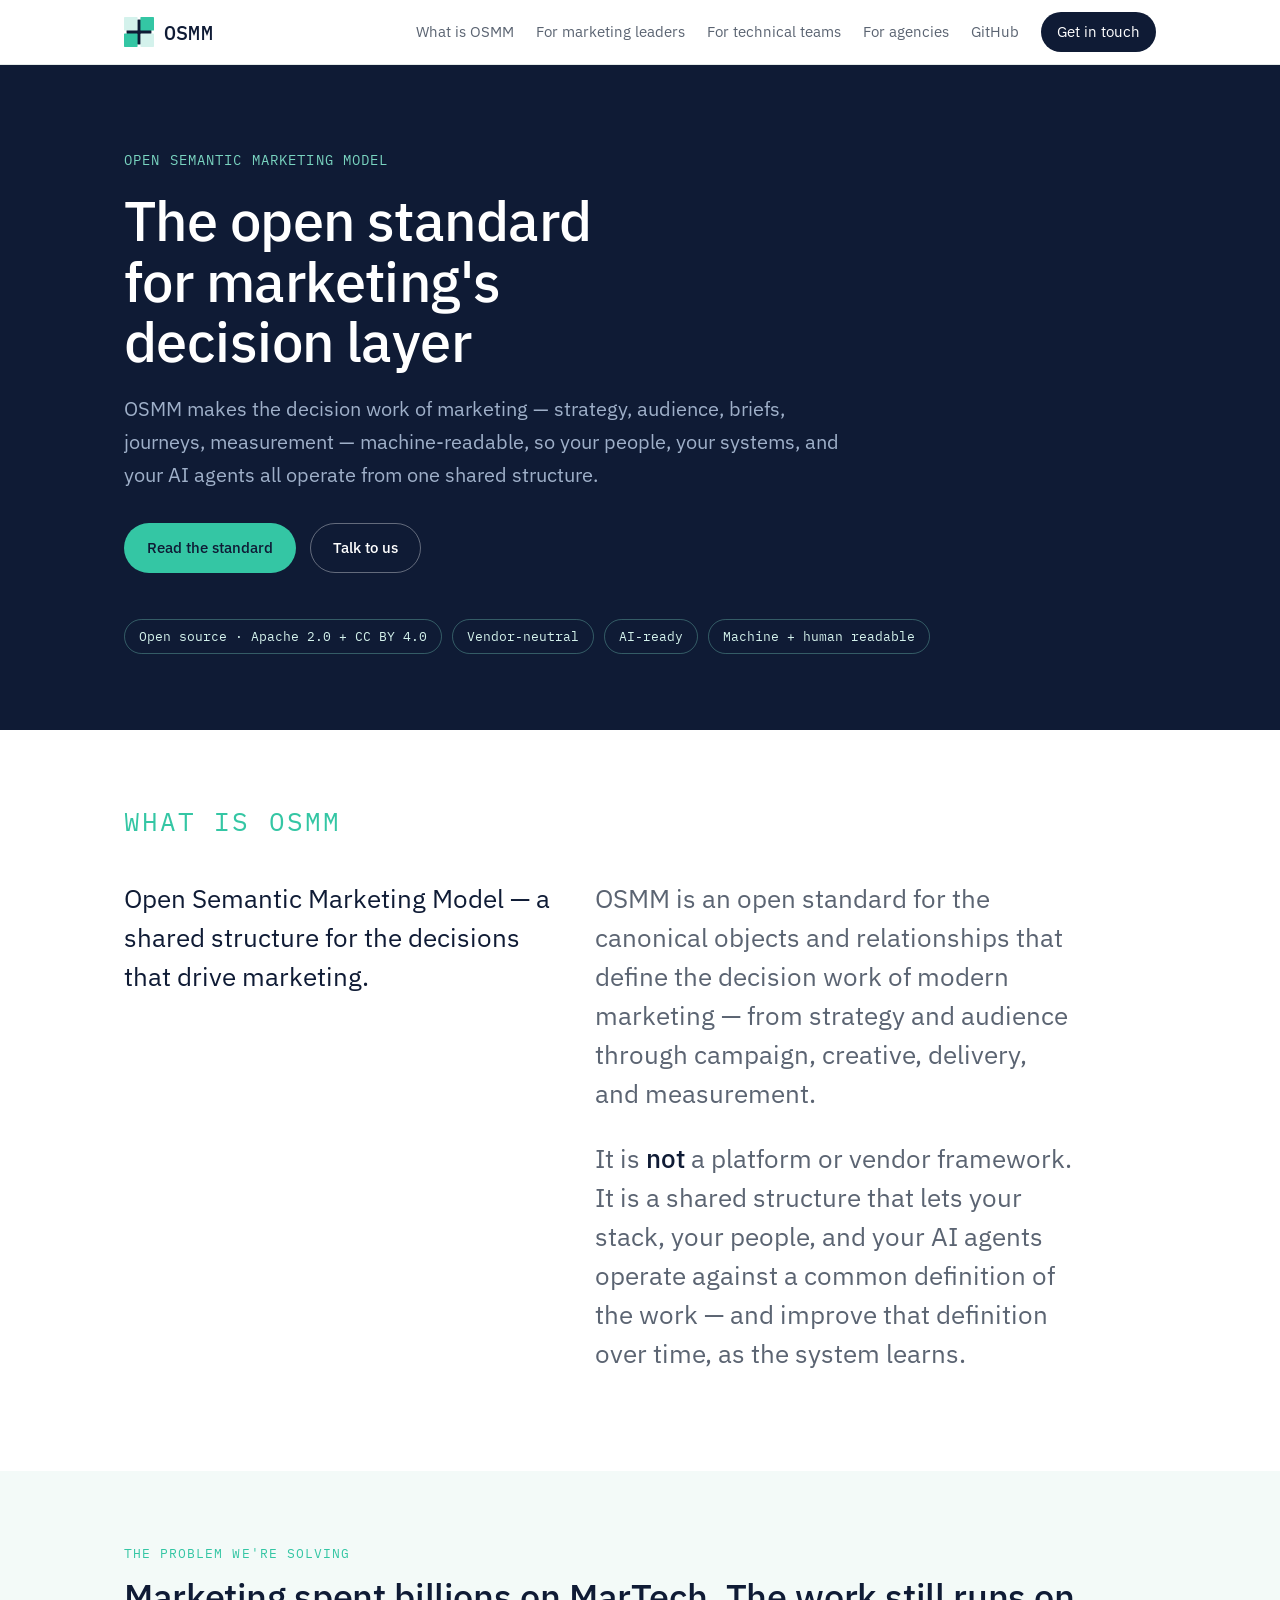
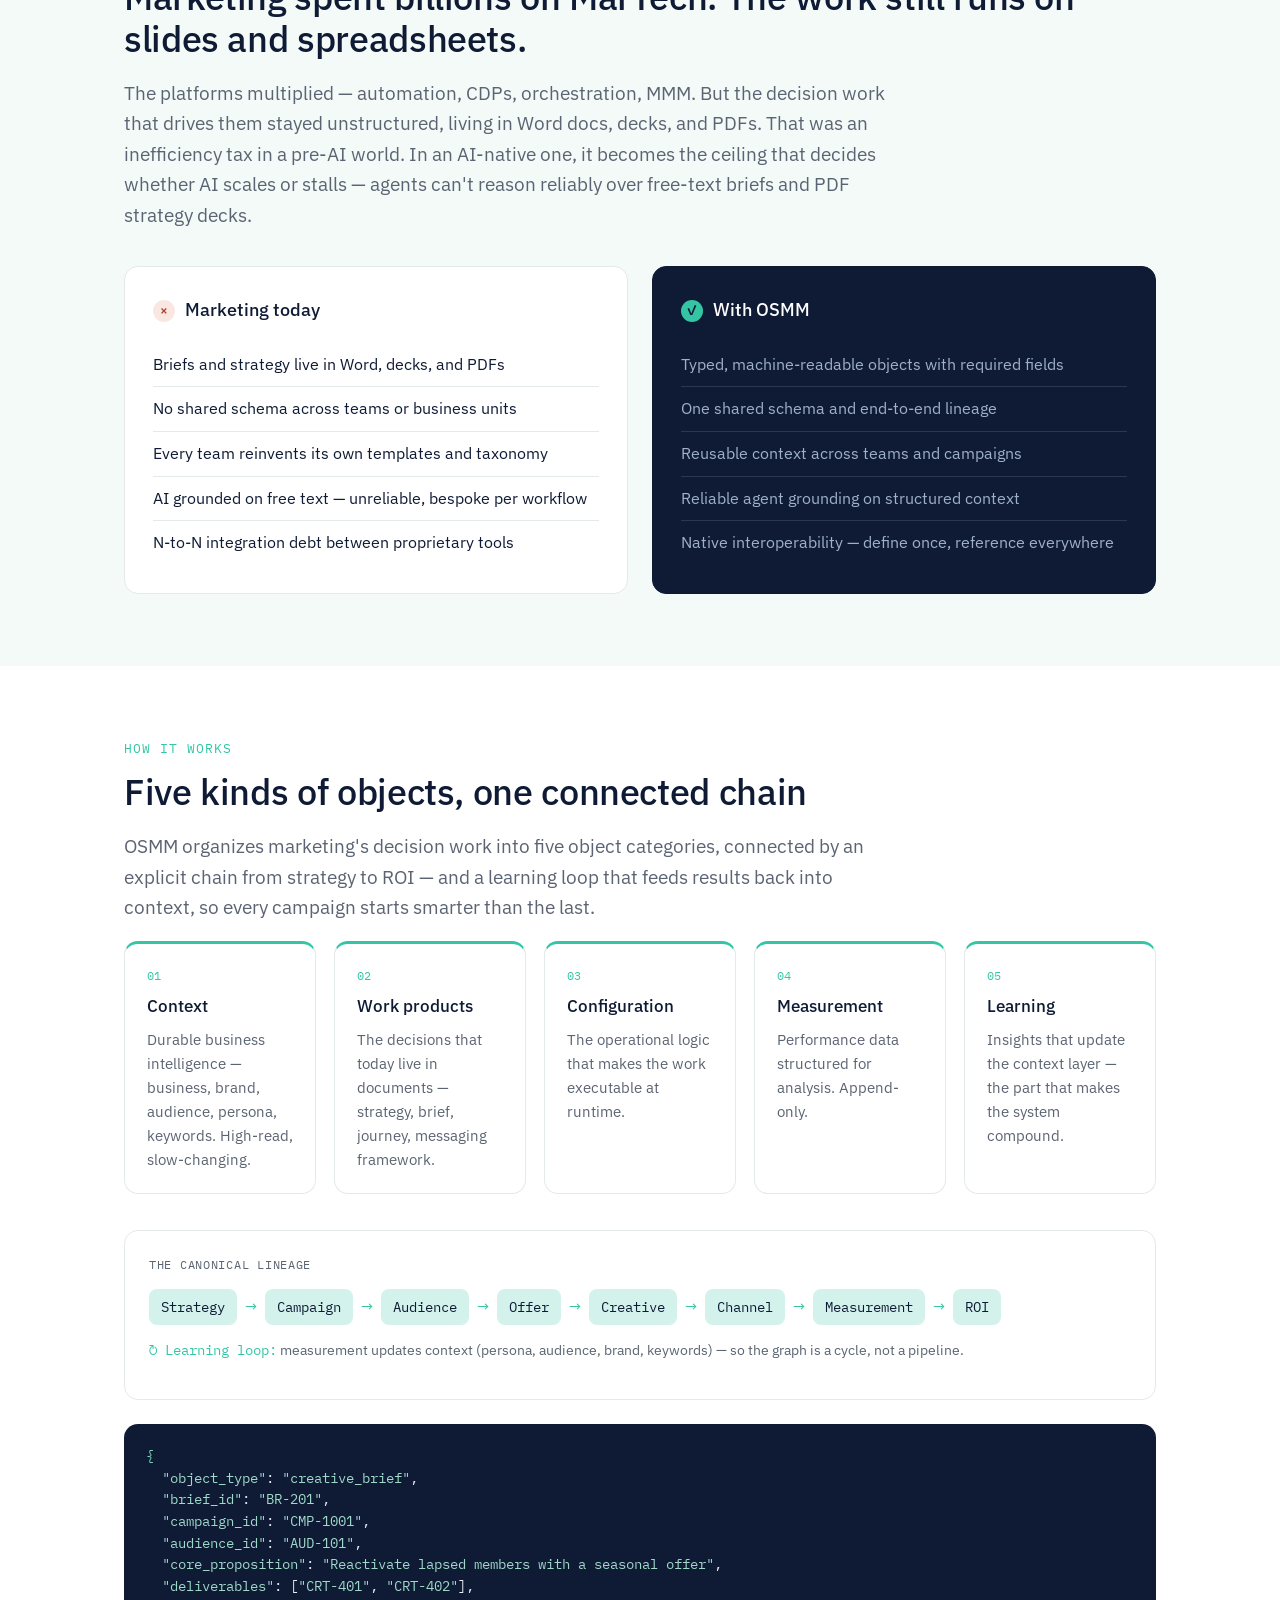
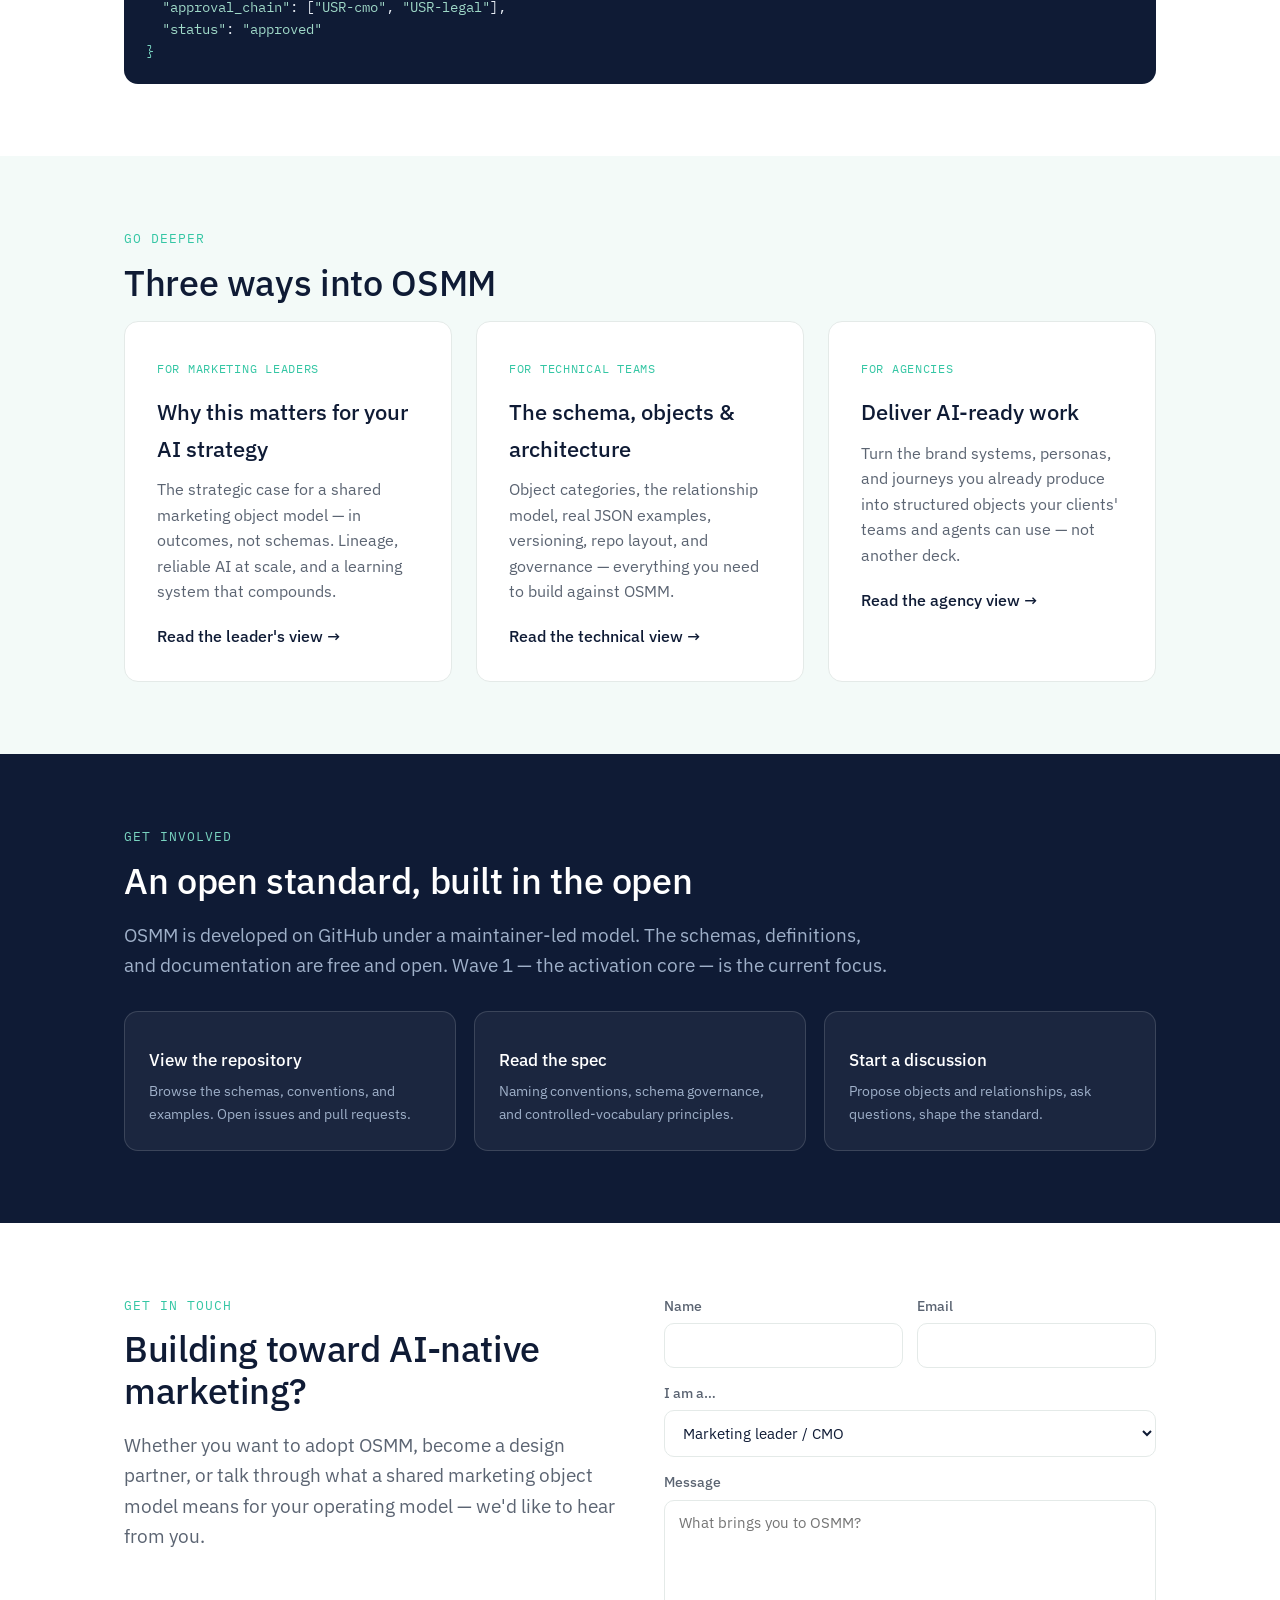
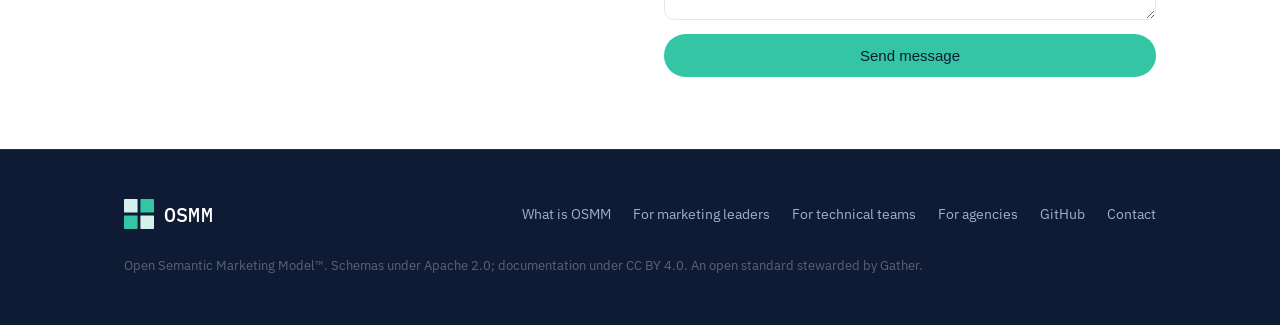
==== docs/index.html @ 4c607389 "Update index.html Signed-off-by: Design-of-work <rudy@agility-partner.com>" ====
<!DOCTYPE html>
<html lang="en">
<head>
<meta charset="utf-8">
<meta name="viewport" content="width=device-width, initial-scale=1">
<title>OSMM — The open standard for marketing's decision layer</title>
<meta name="description" content="Open Semantic Marketing Model (OSMM) is an open standard for the canonical objects and relationships that define the decision work of marketing — so people, systems, and AI agents work from one shared structure.">
<link rel="canonical" href="https://semantic-marketing.org/">
<meta property="og:type" content="website">
<meta property="og:site_name" content="OSMM — Open Semantic Marketing Model">
<meta property="og:url" content="https://semantic-marketing.org/">
<meta property="og:title" content="OSMM — The open standard for marketing's decision layer">
<meta property="og:description" content="OSMM makes the decision work of marketing machine-readable, so people, systems, and AI agents work from one shared structure.">
<meta name="twitter:card" content="summary_large_image">
<meta name="twitter:title" content="OSMM — The open standard for marketing's decision layer">
<meta name="twitter:description" content="OSMM makes the decision work of marketing machine-readable, so people, systems, and AI agents work from one shared structure.">
<link rel="icon" href="assets/osmm-favicon.svg" type="image/svg+xml">
<link rel="preconnect" href="https://fonts.googleapis.com">
<link rel="preconnect" href="https://fonts.gstatic.com" crossorigin>
<link href="https://fonts.googleapis.com/css2?family=IBM+Plex+Mono:wght@400;500&family=IBM+Plex+Sans:wght@400;500&display=swap" rel="stylesheet">
<link rel="stylesheet" href="styles.css">
</head>
<body>

<header class="site-header">
  <div class="container nav">
    <a class="brand" href="index.html">
      <img src="assets/osmm-mark.svg" alt="OSMM mark">
      <span class="wordmark">OSMM</span>
    </a>
    <nav class="nav-links">
      <a href="#what">What is OSMM</a>
      <a href="for-marketing-leaders.html">For marketing leaders</a>
      <a href="for-technical-teams.html">For technical teams</a>
      <a href="for-agencies.html">For agencies</a>
      <a href="https://github.com/Open-Semantic-Marketing-Model/osmm">GitHub</a>
      <a class="nav-cta" href="#contact">Get in touch</a>
    </nav>
  </div>
</header>

<section class="hero">
  <div class="container">
    <p class="eyebrow">Open Semantic Marketing Model</p>
    <h1>The open standard for marketing's decision layer</h1>
    <p class="lead">OSMM makes the decision work of marketing — strategy, audience, briefs, journeys, measurement — machine-readable, so your people, your systems, and your AI agents all operate from one shared structure.</p>
    <div class="hero-actions">
      <a class="btn btn-primary" href="https://github.com/Open-Semantic-Marketing-Model/osmm">Read the standard</a>
      <a class="btn btn-ghost" href="#contact">Talk to us</a>
    </div>
    <div class="badges">
      <span class="badge">Open source · Apache 2.0 + CC BY 4.0</span>
      <span class="badge">Vendor-neutral</span>
      <span class="badge">AI-ready</span>
      <span class="badge">Machine + human readable</span>
    </div>
  </div>
</section>

<section id="what" class="define">
  <div class="container">
    <p class="kicker">What is OSMM</p>
    <div class="grid">
      <p>Open Semantic Marketing Model — a shared structure for the decisions that drive marketing.</p>
      <div class="body">
        <p>OSMM is an open standard for the canonical objects and relationships that define the decision work of modern marketing — from strategy and audience through campaign, creative, delivery, and measurement.</p>
        <p>It is <strong>not</strong> a platform or vendor framework. It is a shared structure that lets your stack, your people, and your AI agents operate against a common definition of the work — and improve that definition over time, as the system learns.</p>
      </div>
    </div>
  </div>
</section>

<section class="section-tint">
  <div class="container">
    <p class="kicker">The problem we're solving</p>
    <h2>Marketing spent billions on MarTech. The work still runs on slides and spreadsheets.</h2>
    <p class="lead-text">The platforms multiplied — automation, CDPs, orchestration, MMM. But the decision work that drives them stayed unstructured, living in Word docs, decks, and PDFs. That was an inefficiency tax in a pre-AI world. In an AI-native one, it becomes the ceiling that decides whether AI scales or stalls — agents can't reason reliably over free-text briefs and PDF strategy decks.</p>
    <div class="cs-grid">
      <div class="cs-card problem">
        <h3><span class="ico ico-x">&times;</span> Marketing today</h3>
        <ul>
          <li>Briefs and strategy live in Word, decks, and PDFs</li>
          <li>No shared schema across teams or business units</li>
          <li>Every team reinvents its own templates and taxonomy</li>
          <li>AI grounded on free text — unreliable, bespoke per workflow</li>
          <li>N-to-N integration debt between proprietary tools</li>
        </ul>
      </div>
      <div class="cs-card solution">
        <h3><span class="ico ico-c">&check;</span> With OSMM</h3>
        <ul>
          <li>Typed, machine-readable objects with required fields</li>
          <li>One shared schema and end-to-end lineage</li>
          <li>Reusable context across teams and campaigns</li>
          <li>Reliable agent grounding on structured context</li>
          <li>Native interoperability — define once, reference everywhere</li>
        </ul>
      </div>
    </div>
  </div>
</section>

<section id="how">
  <div class="container">
    <p class="kicker">How it works</p>
    <h2>Five kinds of objects, one connected chain</h2>
    <p class="lead-text">OSMM organizes marketing's decision work into five object categories, connected by an explicit chain from strategy to ROI — and a learning loop that feeds results back into context, so every campaign starts smarter than the last.</p>
    <div class="cat-grid">
      <div class="cat"><div class="n">01</div><h3>Context</h3><p>Durable business intelligence — business, brand, audience, persona, keywords. High-read, slow-changing.</p></div>
      <div class="cat"><div class="n">02</div><h3>Work products</h3><p>The decisions that today live in documents — strategy, brief, journey, messaging framework.</p></div>
      <div class="cat"><div class="n">03</div><h3>Configuration</h3><p>The operational logic that makes the work executable at runtime.</p></div>
      <div class="cat"><div class="n">04</div><h3>Measurement</h3><p>Performance data structured for analysis. Append-only.</p></div>
      <div class="cat"><div class="n">05</div><h3>Learning</h3><p>Insights that update the context layer — the part that makes the system compound.</p></div>
    </div>

    <div class="lineage">
      <div class="label">The canonical lineage</div>
      <div class="chain">
        <span class="node">Strategy</span><span class="arrow">&rarr;</span>
        <span class="node">Campaign</span><span class="arrow">&rarr;</span>
        <span class="node">Audience</span><span class="arrow">&rarr;</span>
        <span class="node">Offer</span><span class="arrow">&rarr;</span>
        <span class="node">Creative</span><span class="arrow">&rarr;</span>
        <span class="node">Channel</span><span class="arrow">&rarr;</span>
        <span class="node">Measurement</span><span class="arrow">&rarr;</span>
        <span class="node">ROI</span>
      </div>
      <p class="loop"><span class="mono">&#8635; Learning loop:</span> measurement updates context (persona, audience, brand, keywords) — so the graph is a cycle, not a pipeline.</p>
    </div>

    <pre><span class="k">{</span>
  <span class="s">"object_type"</span>: <span class="s">"creative_brief"</span>,
  <span class="s">"brief_id"</span>: <span class="s">"BR-201"</span>,
  <span class="s">"campaign_id"</span>: <span class="s">"CMP-1001"</span>,
  <span class="s">"audience_id"</span>: <span class="s">"AUD-101"</span>,
  <span class="s">"core_proposition"</span>: <span class="s">"Reactivate lapsed members with a seasonal offer"</span>,
  <span class="s">"deliverables"</span>: [<span class="s">"CRT-401"</span>, <span class="s">"CRT-402"</span>],
  <span class="s">"approval_chain"</span>: [<span class="s">"USR-cmo"</span>, <span class="s">"USR-legal"</span>],
  <span class="s">"status"</span>: <span class="s">"approved"</span>
<span class="k">}</span></pre>
  </div>
</section>

<section class="section-tint">
  <div class="container">
    <p class="kicker">Go deeper</p>
    <h2>Three ways into OSMM</h2>
    <div class="aud-grid">
      <a class="aud" href="for-marketing-leaders.html">
        <span class="pill">For marketing leaders</span>
        <h3>Why this matters for your AI strategy</h3>
        <p>The strategic case for a shared marketing object model — in outcomes, not schemas. Lineage, reliable AI at scale, and a learning system that compounds.</p>
        <span class="go">Read the leader's view &rarr;</span>
      </a>
      <a class="aud" href="for-technical-teams.html">
        <span class="pill">For technical teams</span>
        <h3>The schema, objects &amp; architecture</h3>
        <p>Object categories, the relationship model, real JSON examples, versioning, repo layout, and governance — everything you need to build against OSMM.</p>
        <span class="go">Read the technical view &rarr;</span>
      </a>
      <a class="aud" href="for-agencies.html">
        <span class="pill">For agencies</span>
        <h3>Deliver AI-ready work</h3>
        <p>Turn the brand systems, personas, and journeys you already produce into structured objects your clients' teams and agents can use — not another deck.</p>
        <span class="go">Read the agency view &rarr;</span>
      </a>
    </div>
  </div>
</section>

<section class="section-navy">
  <div class="container">
    <p class="kicker">Get involved</p>
    <h2>An open standard, built in the open</h2>
    <p class="lead-text">OSMM is developed on GitHub under a maintainer-led model. The schemas, definitions, and documentation are free and open. Wave 1 — the activation core — is the current focus.</p>
    <div class="involve-grid">
      <a class="inv" href="https://github.com/Open-Semantic-Marketing-Model/osmm">
        <h3>View the repository</h3>
        <p>Browse the schemas, conventions, and examples. Open issues and pull requests.</p>
      </a>
      <a class="inv" href="https://github.com/Open-Semantic-Marketing-Model/osmm/blob/main/CONVENTION.md">
        <h3>Read the spec</h3>
        <p>Naming conventions, schema governance, and controlled-vocabulary principles.</p>
      </a>
      <a class="inv" href="https://github.com/Open-Semantic-Marketing-Model/osmm/discussions">
        <h3>Start a discussion</h3>
        <p>Propose objects and relationships, ask questions, shape the standard.</p>
      </a>
    </div>
  </div>
</section>

<section id="contact">
  <div class="container">
    <div class="contact-wrap">
      <div>
        <p class="kicker">Get in touch</p>
        <h2>Building toward AI-native marketing?</h2>
        <p class="lead-text">Whether you want to adopt OSMM, become a design partner, or talk through what a shared marketing object model means for your operating model — we'd like to hear from you.</p>
      </div>
      <form class="contact" action="https://formspree.io/f/xeeyropl" method="POST">
        <div class="row2">
          <div class="field"><label for="name">Name</label><input id="name" type="text" name="name" required></div>
          <div class="field"><label for="email">Email</label><input id="email" type="email" name="email" required></div>
        </div>
        <div class="field">
          <label for="role">I am a…</label>
          <select id="role" name="role">
            <option>Marketing leader / CMO</option>
            <option>Marketing operations</option>
            <option>Technical / engineering</option>
            <option>Agency</option>
            <option>Partner / vendor</option>
            <option>Other</option>
          </select>
        </div>
        <div class="field"><label for="message">Message</label><textarea id="message" name="message" placeholder="What brings you to OSMM?"></textarea></div>
        <button class="btn btn-primary" type="submit">Send message</button>
      </form>
    </div>
  </div>
</section>

<footer class="site-footer">
  <div class="container">
    <div class="foot">
      <a class="brand" href="index.html"><img src="assets/osmm-mark.svg" alt="OSMM mark" width="28" height="28"><span class="wordmark">OSMM</span></a>
      <nav class="foot-links">
        <a href="#what">What is OSMM</a>
        <a href="for-marketing-leaders.html">For marketing leaders</a>
        <a href="for-technical-teams.html">For technical teams</a>
        <a href="for-agencies.html">For agencies</a>
        <a href="https://github.com/Open-Semantic-Marketing-Model/osmm">GitHub</a>
        <a href="#contact">Contact</a>
      </nav>
    </div>
    <p class="foot-legal">Open Semantic Marketing Model™. Schemas under Apache 2.0; documentation under CC BY 4.0. An open standard stewarded by Gather.</p>
  </div>
</footer>

</body>
</html>
---- docs/styles.css ----
/* OSMM — Open Semantic Marketing Model
   Brand: Mint & Navy, IBM Plex. Static site for GitHub Pages. */

:root{
  --navy:#0f1b35;
  --mint-deep:#34c6a4;
  --mint-light:#d4f2ec;
  --mint-mid:#79d4c0;
  --desc-gray:#5b6472;
  --desc-light:#9fb0c9;
  --tint:#f3faf8;
  --line:#e4eae8;
  --white:#ffffff;
  --maxw:1080px;
  --radius:14px;
}

*{box-sizing:border-box}
html{scroll-behavior:smooth}
body{
  margin:0;
  font-family:"IBM Plex Sans",system-ui,-apple-system,Segoe UI,Roboto,sans-serif;
  color:var(--navy);
  background:var(--white);
  line-height:1.65;
  -webkit-font-smoothing:antialiased;
}
a{color:inherit}
img,svg{display:block}
.container{max-width:var(--maxw);margin:0 auto;padding:0 24px}
.mono{font-family:"IBM Plex Mono",ui-monospace,SFMono-Regular,Menlo,monospace}

/* ---------- header ---------- */
.site-header{
  position:sticky;top:0;z-index:50;
  background:rgba(255,255,255,.9);
  backdrop-filter:saturate(180%) blur(10px);
  border-bottom:1px solid var(--line);
}
.nav{display:flex;align-items:center;gap:18px;height:64px}
.brand{display:flex;align-items:center;gap:10px;text-decoration:none;font-weight:500}
.brand img{width:30px;height:30px}
.brand .wordmark{font-family:"IBM Plex Mono",monospace;font-weight:500;font-size:20px;letter-spacing:.01em;color:var(--navy)}
.nav-links{display:flex;gap:22px;margin-left:auto;align-items:center}
.nav-links a{font-size:14.5px;text-decoration:none;color:var(--desc-gray);transition:color .15s}
.nav-links a:hover{color:var(--navy)}
.nav-cta{padding:8px 16px;border-radius:999px;background:var(--navy);color:#fff !important;font-size:14px}
.nav-cta:hover{background:#1b2c4f}
.nav-toggle{display:none}

/* ---------- buttons ---------- */
.btn{display:inline-block;padding:12px 22px;border-radius:999px;text-decoration:none;font-size:15px;font-weight:500;transition:all .15s;border:1.5px solid transparent;cursor:pointer}
.btn-primary{background:var(--mint-deep);color:var(--navy)}
.btn-primary:hover{background:#2bb393}
.btn-ghost{border-color:rgba(255,255,255,.35);color:#fff}
.btn-ghost:hover{border-color:#fff;background:rgba(255,255,255,.08)}
.btn-dark{background:var(--navy);color:#fff}
.btn-dark:hover{background:#1b2c4f}
.btn-outline{border-color:var(--line);color:var(--navy);background:#fff}
.btn-outline:hover{border-color:var(--mint-deep)}

/* ---------- hero ---------- */
.hero{background:var(--navy);color:#fff;padding:84px 0 76px;position:relative;overflow:hidden}
.hero .eyebrow{font-family:"IBM Plex Mono",monospace;color:var(--mint-mid);font-size:14px;letter-spacing:.08em;text-transform:uppercase;margin:0 0 18px}
.hero h1{font-size:clamp(34px,5vw,56px);line-height:1.08;font-weight:500;margin:0 0 20px;letter-spacing:-.01em;max-width:16ch}
.hero p.lead{font-size:clamp(17px,2.2vw,20px);color:var(--desc-light);max-width:62ch;margin:0 0 32px}
.hero-actions{display:flex;gap:14px;flex-wrap:wrap}
.badges{display:flex;flex-wrap:wrap;gap:10px;margin-top:46px}
.badge{font-family:"IBM Plex Mono",monospace;font-size:12.5px;color:var(--mint-light);border:1px solid rgba(121,212,192,.35);border-radius:999px;padding:6px 14px}

/* ---------- sections ---------- */
section{padding:72px 0}
.section-tint{background:var(--tint)}
.section-navy{background:var(--navy);color:#fff}
.kicker{font-family:"IBM Plex Mono",monospace;font-size:13px;letter-spacing:.08em;text-transform:uppercase;color:var(--mint-deep);margin:0 0 12px}
h2{font-size:clamp(26px,3.4vw,36px);font-weight:500;line-height:1.15;margin:0 0 18px;letter-spacing:-.01em}
.section-navy .kicker{color:var(--mint-mid)}
.lead-text{font-size:18.5px;color:var(--desc-gray);max-width:70ch}
.section-navy .lead-text{color:var(--desc-light)}

/* ---------- definition ---------- */
.define p{font-size:clamp(20px,2.6vw,26px);line-height:1.5;max-width:30ch;font-weight:400}
.define .grid{display:grid;grid-template-columns:1fr 1.3fr;gap:40px;align-items:start}
.define .body{font-size:18px;color:var(--desc-gray)}
.define .body strong{color:var(--navy);font-weight:500}

/* ---------- challenge / solution ---------- */
.cs-grid{display:grid;grid-template-columns:1fr 1fr;gap:24px;margin-top:36px}
.cs-card{border-radius:var(--radius);padding:28px;border:1px solid var(--line);background:#fff}
.cs-card.problem{background:#fff}
.cs-card.solution{background:var(--navy);color:#fff;border-color:var(--navy)}
.cs-card h3{display:flex;align-items:center;gap:10px;font-size:18px;font-weight:500;margin:0 0 18px}
.cs-card ul{list-style:none;margin:0;padding:0}
.cs-card li{display:flex;gap:12px;padding:9px 0;font-size:15.5px;border-top:1px solid var(--line)}
.cs-card.solution li{border-top-color:rgba(255,255,255,.12);color:var(--desc-light)}
.cs-card li:first-child{border-top:none}
.ico{flex:0 0 auto;width:22px;height:22px;border-radius:50%;display:flex;align-items:center;justify-content:center;font-size:13px;font-weight:600;margin-top:1px}
.ico-x{background:#fbe7e1;color:#b0432a}
.ico-c{background:var(--mint-deep);color:var(--navy)}

/* ---------- how it works ---------- */
.cat-grid{display:grid;grid-template-columns:repeat(auto-fit,minmax(180px,1fr));gap:18px;margin-top:14px}
.cat{background:#fff;border:1px solid var(--line);border-radius:var(--radius);padding:22px;border-top:3px solid var(--mint-deep)}
.cat .n{font-family:"IBM Plex Mono",monospace;font-size:12px;color:var(--mint-deep)}
.cat h3{font-size:17px;font-weight:500;margin:6px 0 8px}
.cat p{font-size:14.5px;color:var(--desc-gray);margin:0}
.lineage{margin-top:36px;background:#fff;border:1px solid var(--line);border-radius:var(--radius);padding:24px}
.lineage .label{font-family:"IBM Plex Mono",monospace;font-size:12px;color:var(--desc-gray);text-transform:uppercase;letter-spacing:.06em;margin-bottom:14px}
.chain{display:flex;flex-wrap:wrap;align-items:center;gap:8px}
.node{font-family:"IBM Plex Mono",monospace;font-size:13.5px;background:var(--mint-light);color:var(--navy);padding:7px 12px;border-radius:8px}
.arrow{color:var(--mint-deep);font-size:15px}
.loop{margin-top:14px;font-size:13.5px;color:var(--desc-gray)}
.loop .mono{color:var(--mint-deep)}

/* ---------- code ---------- */
pre{background:var(--navy);color:#e8eef6;border-radius:var(--radius);padding:22px;overflow:auto;font-family:"IBM Plex Mono",monospace;font-size:13.5px;line-height:1.6;margin:24px 0 0}
pre .k{color:var(--mint-mid)}
pre .s{color:#9fd9c8}
code.inline{font-family:"IBM Plex Mono",monospace;background:var(--mint-light);color:var(--navy);padding:2px 7px;border-radius:6px;font-size:.9em}

/* ---------- audience callouts ---------- */
.aud-grid{display:grid;grid-template-columns:repeat(auto-fit,minmax(240px,1fr));gap:24px;margin-top:8px}
.aud{display:block;text-decoration:none;border:1px solid var(--line);border-radius:var(--radius);padding:32px;background:#fff;transition:all .18s}
.aud:hover{border-color:var(--mint-deep);transform:translateY(-2px)}
.aud .pill{display:inline-flex;align-items:center;gap:8px;font-family:"IBM Plex Mono",monospace;font-size:12px;color:var(--mint-deep);text-transform:uppercase;letter-spacing:.06em}
.aud h3{font-size:22px;font-weight:500;margin:14px 0 10px}
.aud p{color:var(--desc-gray);font-size:15.5px;margin:0 0 18px}
.aud .go{font-weight:500;color:var(--navy)}
.aud:hover .go{color:var(--mint-deep)}

/* ---------- get involved ---------- */
.involve-grid{display:grid;grid-template-columns:repeat(auto-fit,minmax(220px,1fr));gap:18px;margin-top:30px}
.inv{background:rgba(255,255,255,.05);border:1px solid rgba(255,255,255,.14);border-radius:var(--radius);padding:24px;text-decoration:none;color:#fff;transition:all .15s}
.inv:hover{background:rgba(255,255,255,.1);border-color:var(--mint-mid)}
.inv h3{font-size:17px;font-weight:500;margin:10px 0 6px}
.inv p{font-size:14px;color:var(--desc-light);margin:0}
.inv .ti{color:var(--mint-mid);font-size:22px}

/* ---------- contact ---------- */
.contact-wrap{display:grid;grid-template-columns:1fr 1fr;gap:48px;align-items:start}
form.contact{display:grid;gap:14px}
.field{display:grid;gap:6px}
.field label{font-size:13.5px;color:var(--desc-gray);font-weight:500}
.field input,.field select,.field textarea{
  font-family:inherit;font-size:15px;padding:12px 14px;border:1px solid var(--line);
  border-radius:10px;background:#fff;color:var(--navy);width:100%}
.field textarea{min-height:120px;resize:vertical}
.field input:focus,.field select:focus,.field textarea:focus{outline:none;border-color:var(--mint-deep);box-shadow:0 0 0 3px rgba(52,198,164,.18)}
.row2{display:grid;grid-template-columns:1fr 1fr;gap:14px}

/* ---------- footer ---------- */
.site-footer{background:var(--navy);color:var(--desc-light);padding:48px 0 36px;border-top:1px solid rgba(255,255,255,.08)}
.foot{display:flex;flex-wrap:wrap;gap:24px;align-items:center;justify-content:space-between}
.foot .brand .wordmark{color:#fff}
.foot-links{display:flex;gap:22px;flex-wrap:wrap}
.foot-links a{color:var(--desc-light);text-decoration:none;font-size:14px}
.foot-links a:hover{color:#fff}
.foot-legal{margin-top:24px;font-size:13px;color:var(--desc-gray)}

/* ---------- subpage ---------- */
.page-hero{background:var(--navy);color:#fff;padding:64px 0 56px}
.page-hero .eyebrow{font-family:"IBM Plex Mono",monospace;color:var(--mint-mid);font-size:13px;letter-spacing:.08em;text-transform:uppercase;margin:0 0 14px}
.page-hero h1{font-size:clamp(30px,4.4vw,46px);font-weight:500;margin:0 0 16px;max-width:20ch;line-height:1.1}
.page-hero p{color:var(--desc-light);font-size:19px;max-width:64ch;margin:0}
.prose{max-width:74ch}
.prose h2{margin-top:8px}
.prose p{font-size:17px;color:#33404f}
.prose .kicker{margin-top:0}
.value-grid{display:grid;grid-template-columns:repeat(auto-fit,minmax(240px,1fr));gap:18px}
.value{background:#fff;border:1px solid var(--line);border-radius:var(--radius);padding:24px;border-left:3px solid var(--mint-deep)}
.value .num{font-family:"IBM Plex Mono",monospace;color:var(--mint-deep);font-size:13px}
.value h3{font-size:18px;font-weight:500;margin:8px 0 8px}
.value p{font-size:15px;color:var(--desc-gray);margin:0}
.divider{height:1px;background:var(--line);margin:0}

/* ---------- responsive ---------- */
@media(max-width:820px){
  .nav-links{display:none}
  .define .grid,.cs-grid,.aud-grid,.contact-wrap{grid-template-columns:1fr}
  section{padding:54px 0}
  .row2{grid-template-columns:1fr}
}
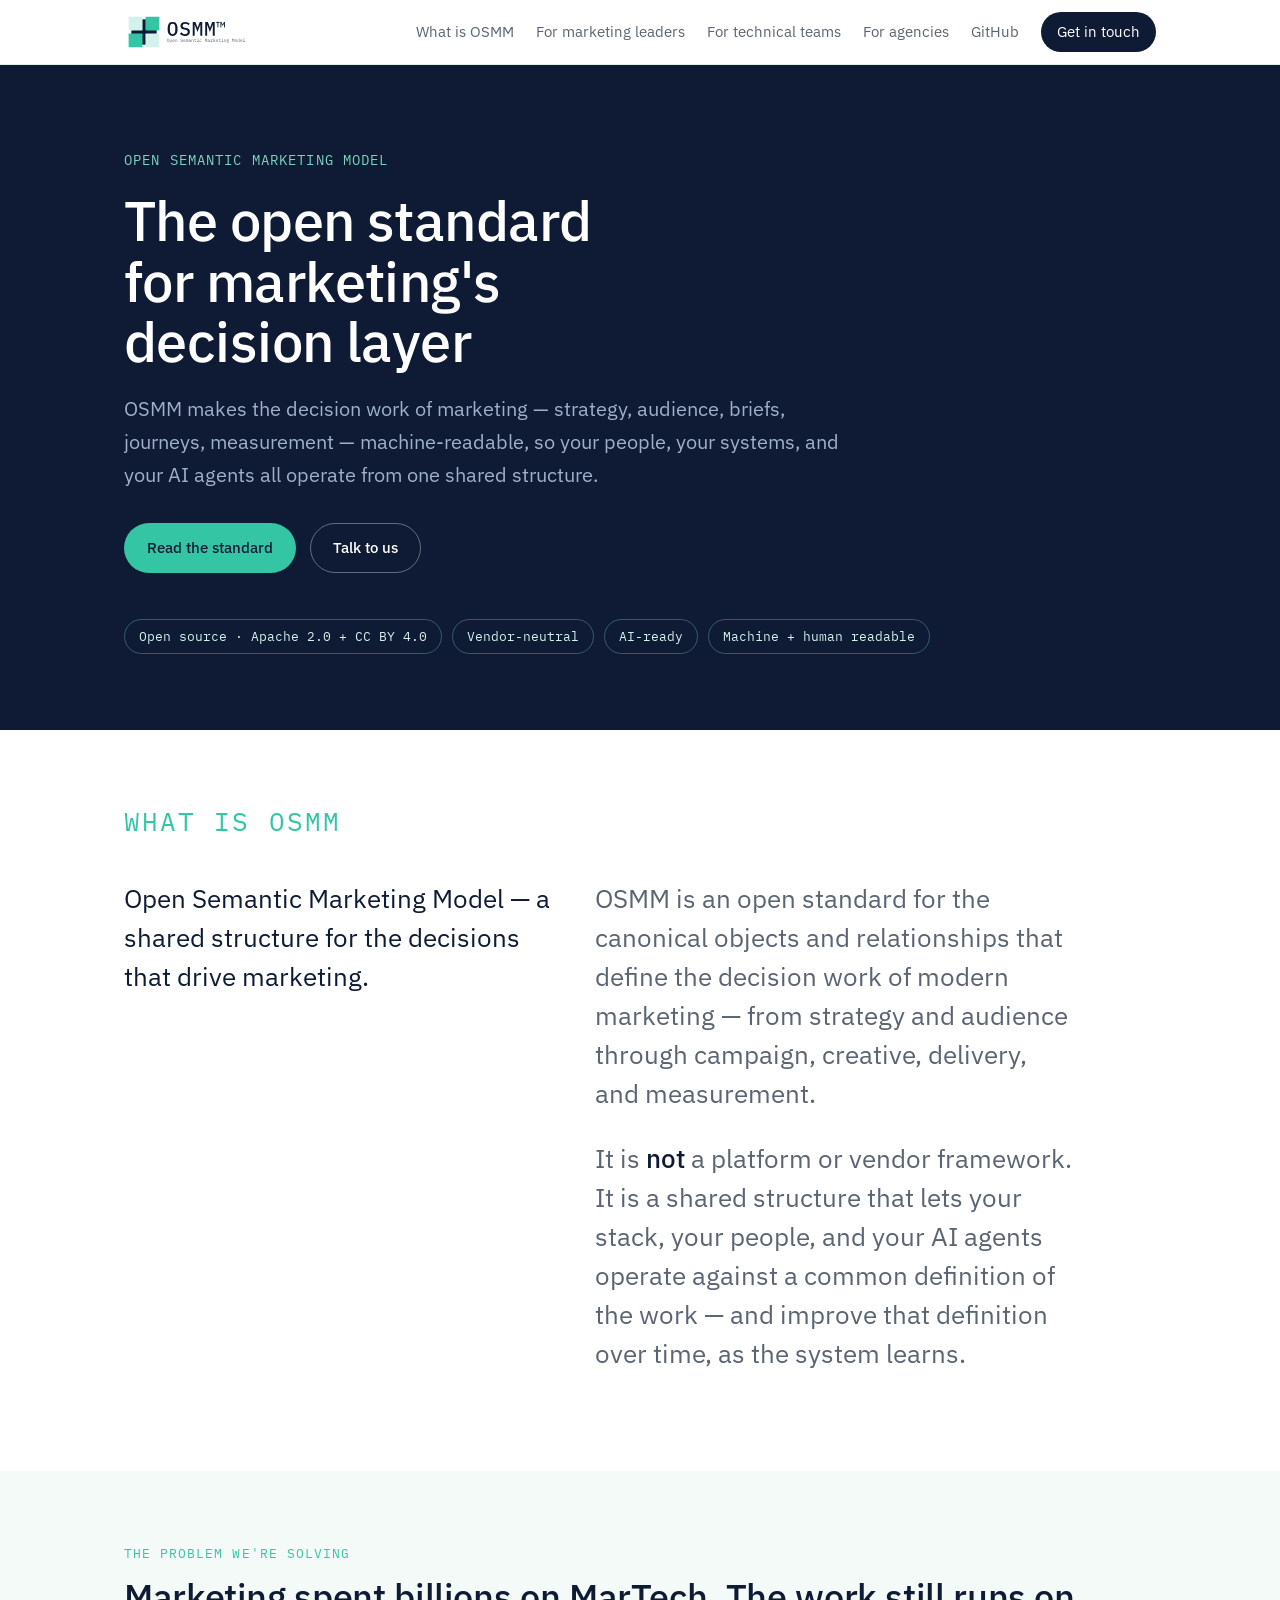
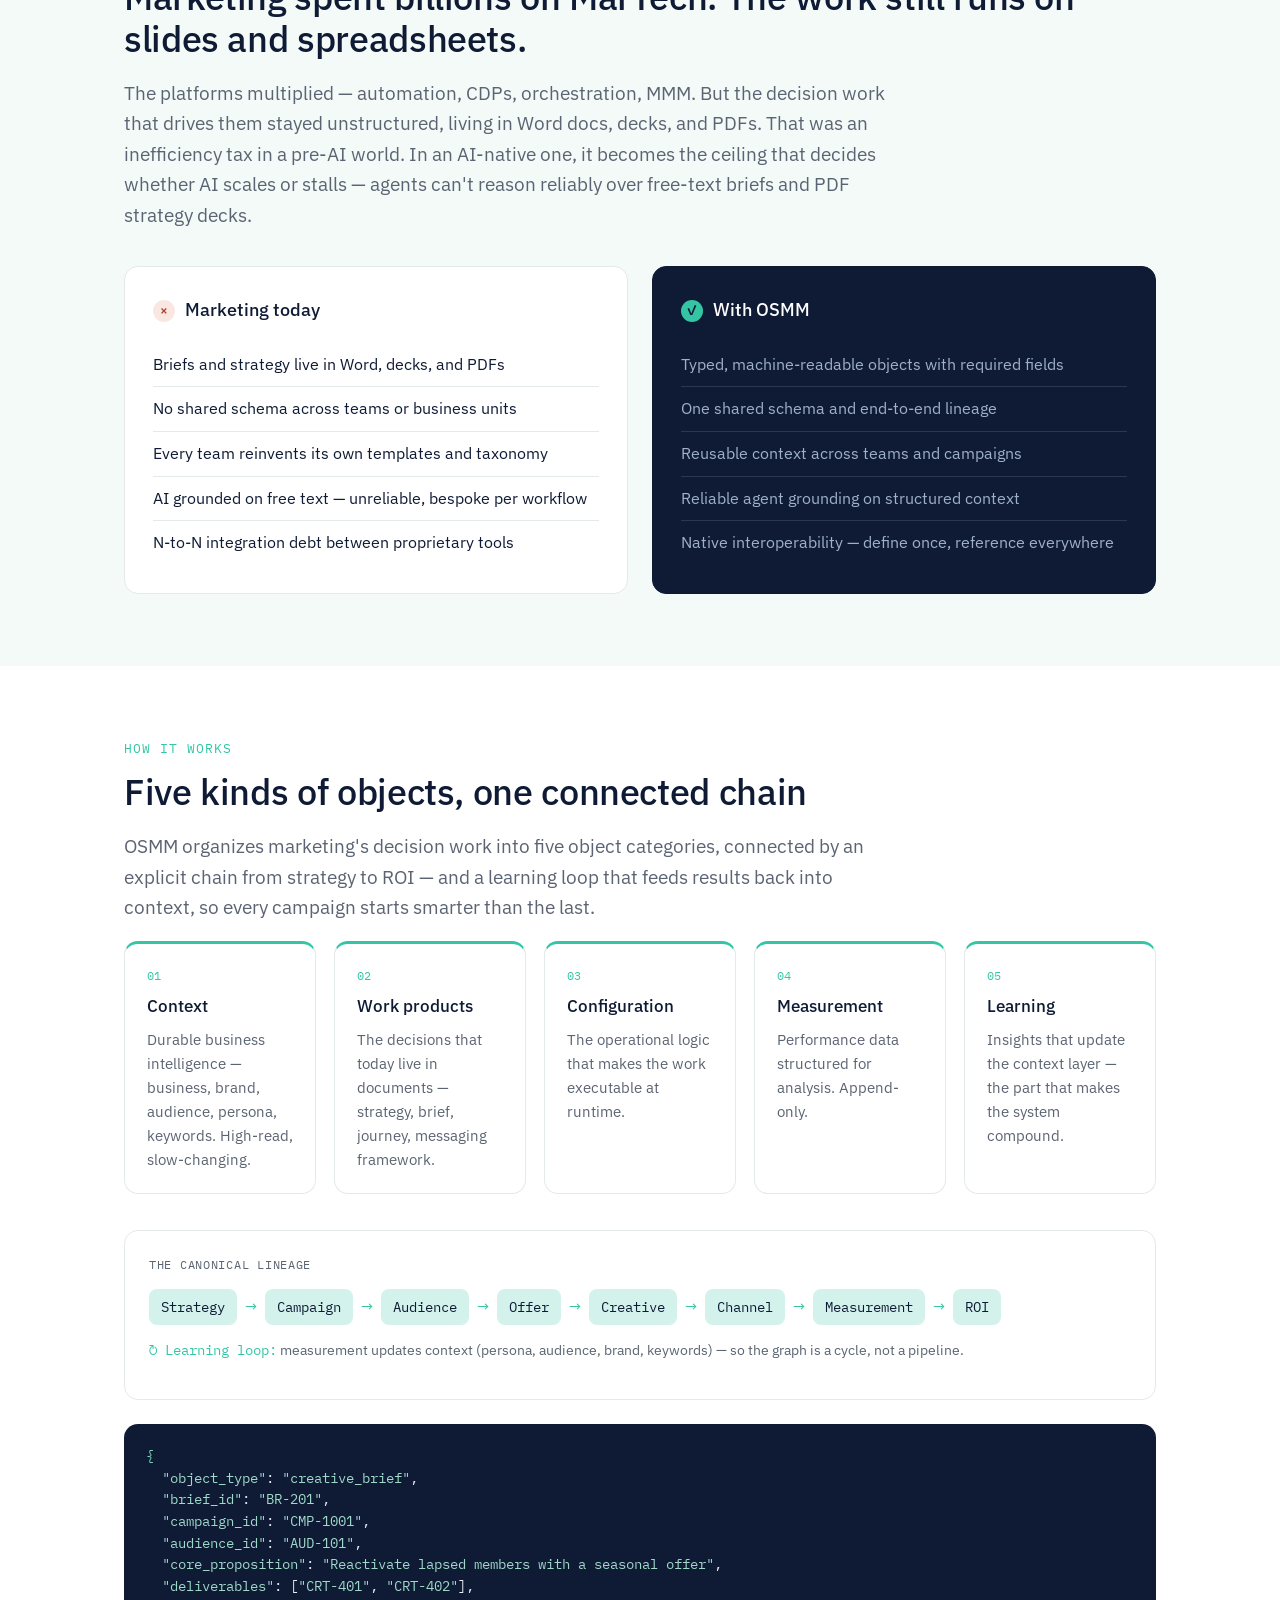
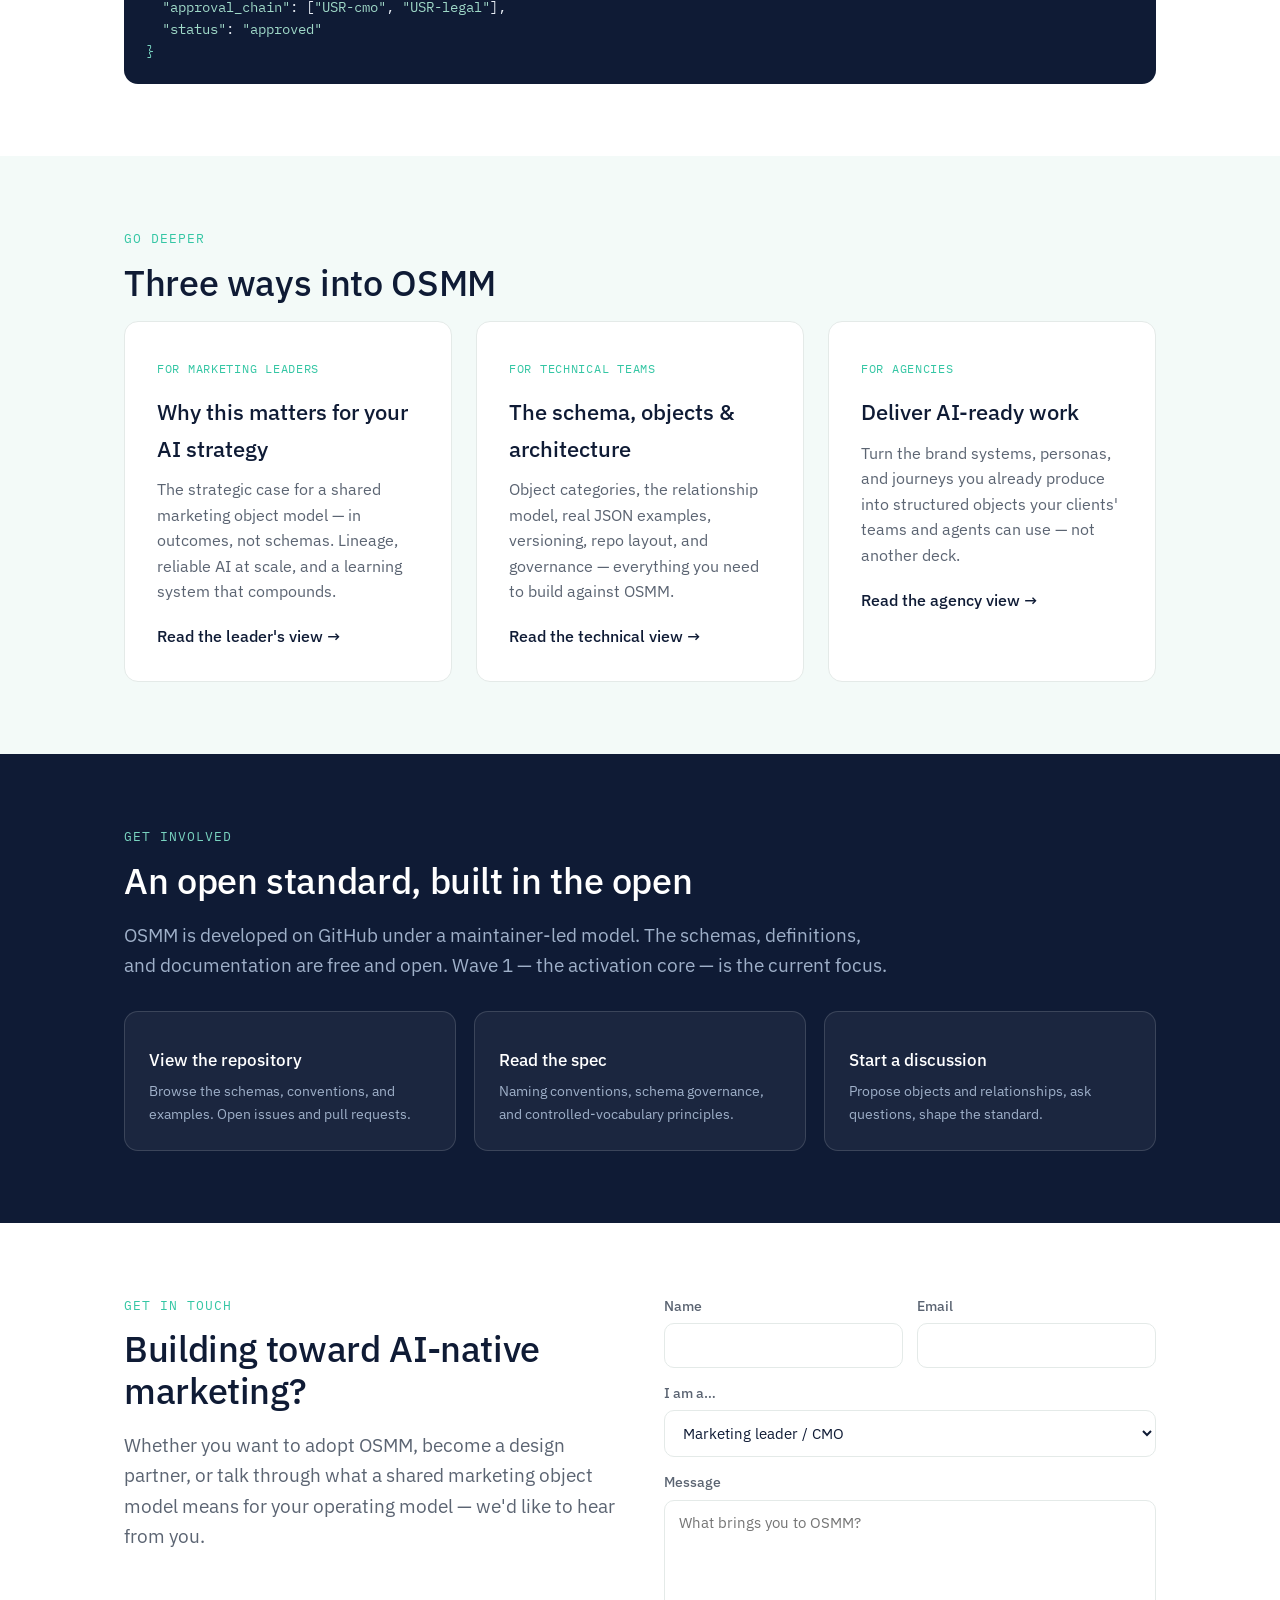
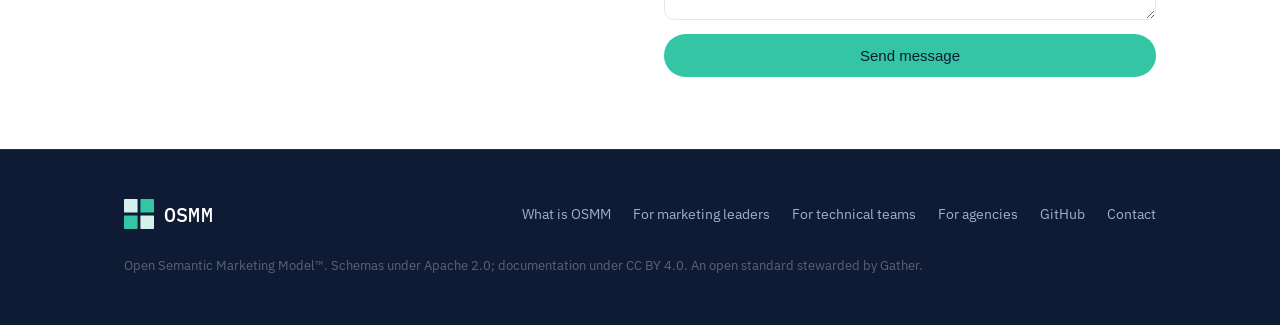
==== commit 0d25bcb2: "Homepage: use full OSMM horizontal lockup in header" ====
--- a/docs/index.html
+++ b/docs/index.html
@@ -25,8 +25,7 @@
 <header class="site-header">
   <div class="container nav">
     <a class="brand" href="index.html">
-      <img src="assets/osmm-mark.svg" alt="OSMM mark">
-      <span class="wordmark">OSMM</span>
+      <img class="brand-lockup" src="assets/osmm-primary-horizontal.svg" alt="OSMM — Open Semantic Marketing Model">
     </a>
     <nav class="nav-links">
       <a href="#what">What is OSMM</a>
--- a/docs/styles.css
+++ b/docs/styles.css
@@ -41,6 +41,7 @@
 .brand{display:flex;align-items:center;gap:10px;text-decoration:none;font-weight:500}
 .brand img{width:30px;height:30px}
 .brand .wordmark{font-family:"IBM Plex Mono",monospace;font-weight:500;font-size:20px;letter-spacing:.01em;color:var(--navy)}
+.brand .brand-lockup{width:auto;height:40px}
 .nav-links{display:flex;gap:22px;margin-left:auto;align-items:center}
 .nav-links a{font-size:14.5px;text-decoration:none;color:var(--desc-gray);transition:color .15s}
 .nav-links a:hover{color:var(--navy)}
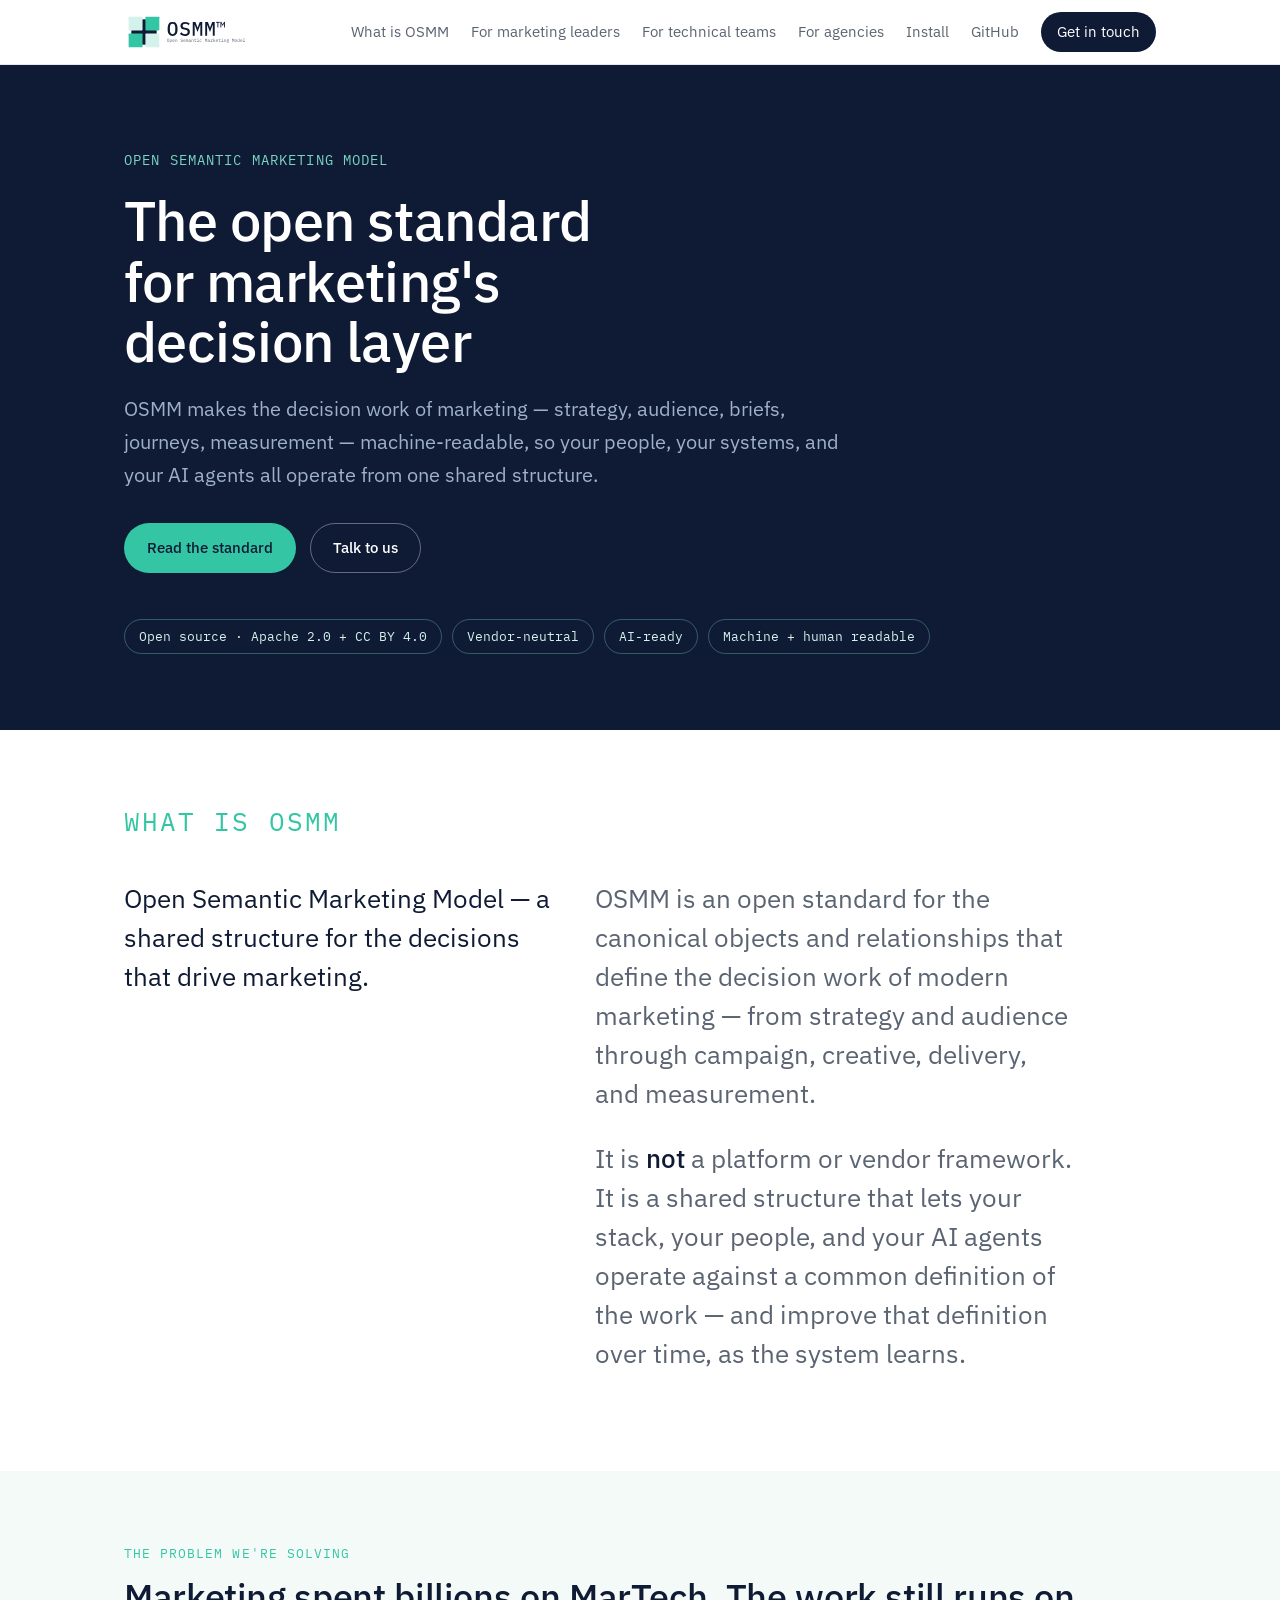
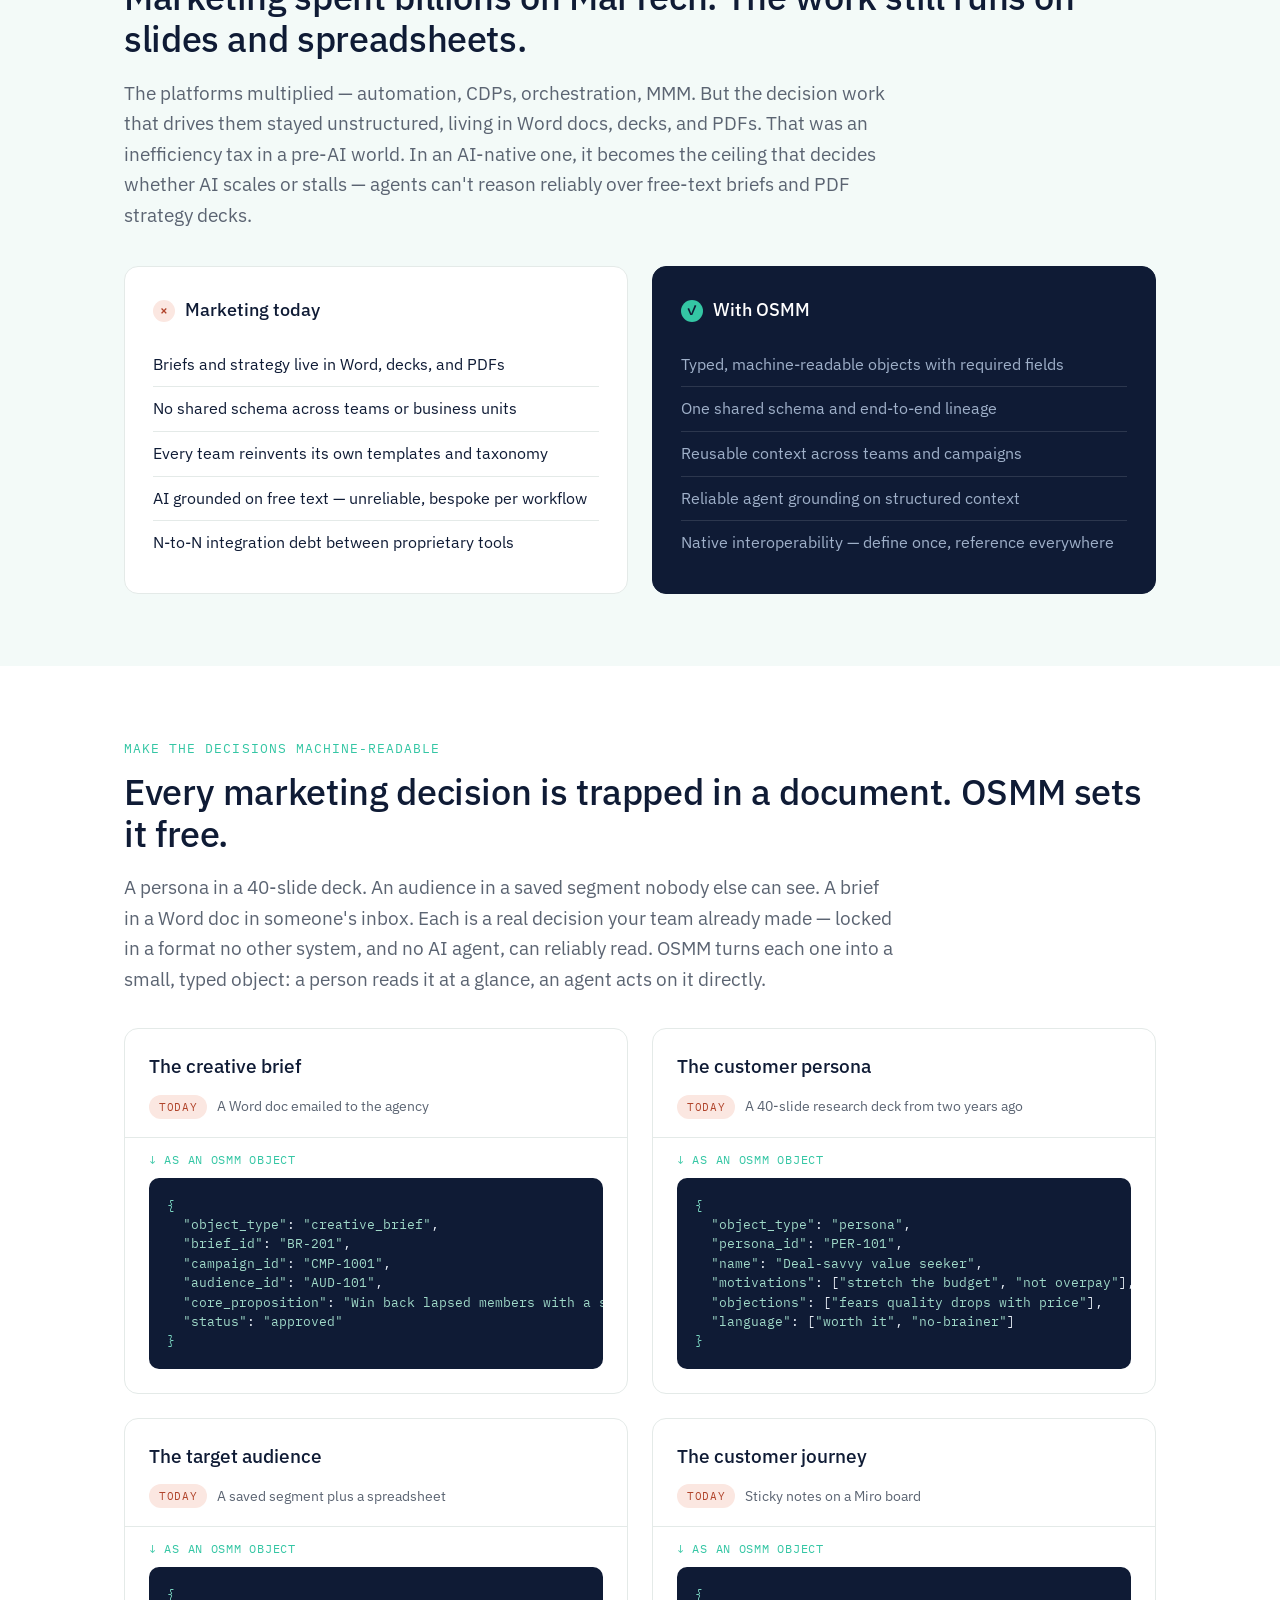
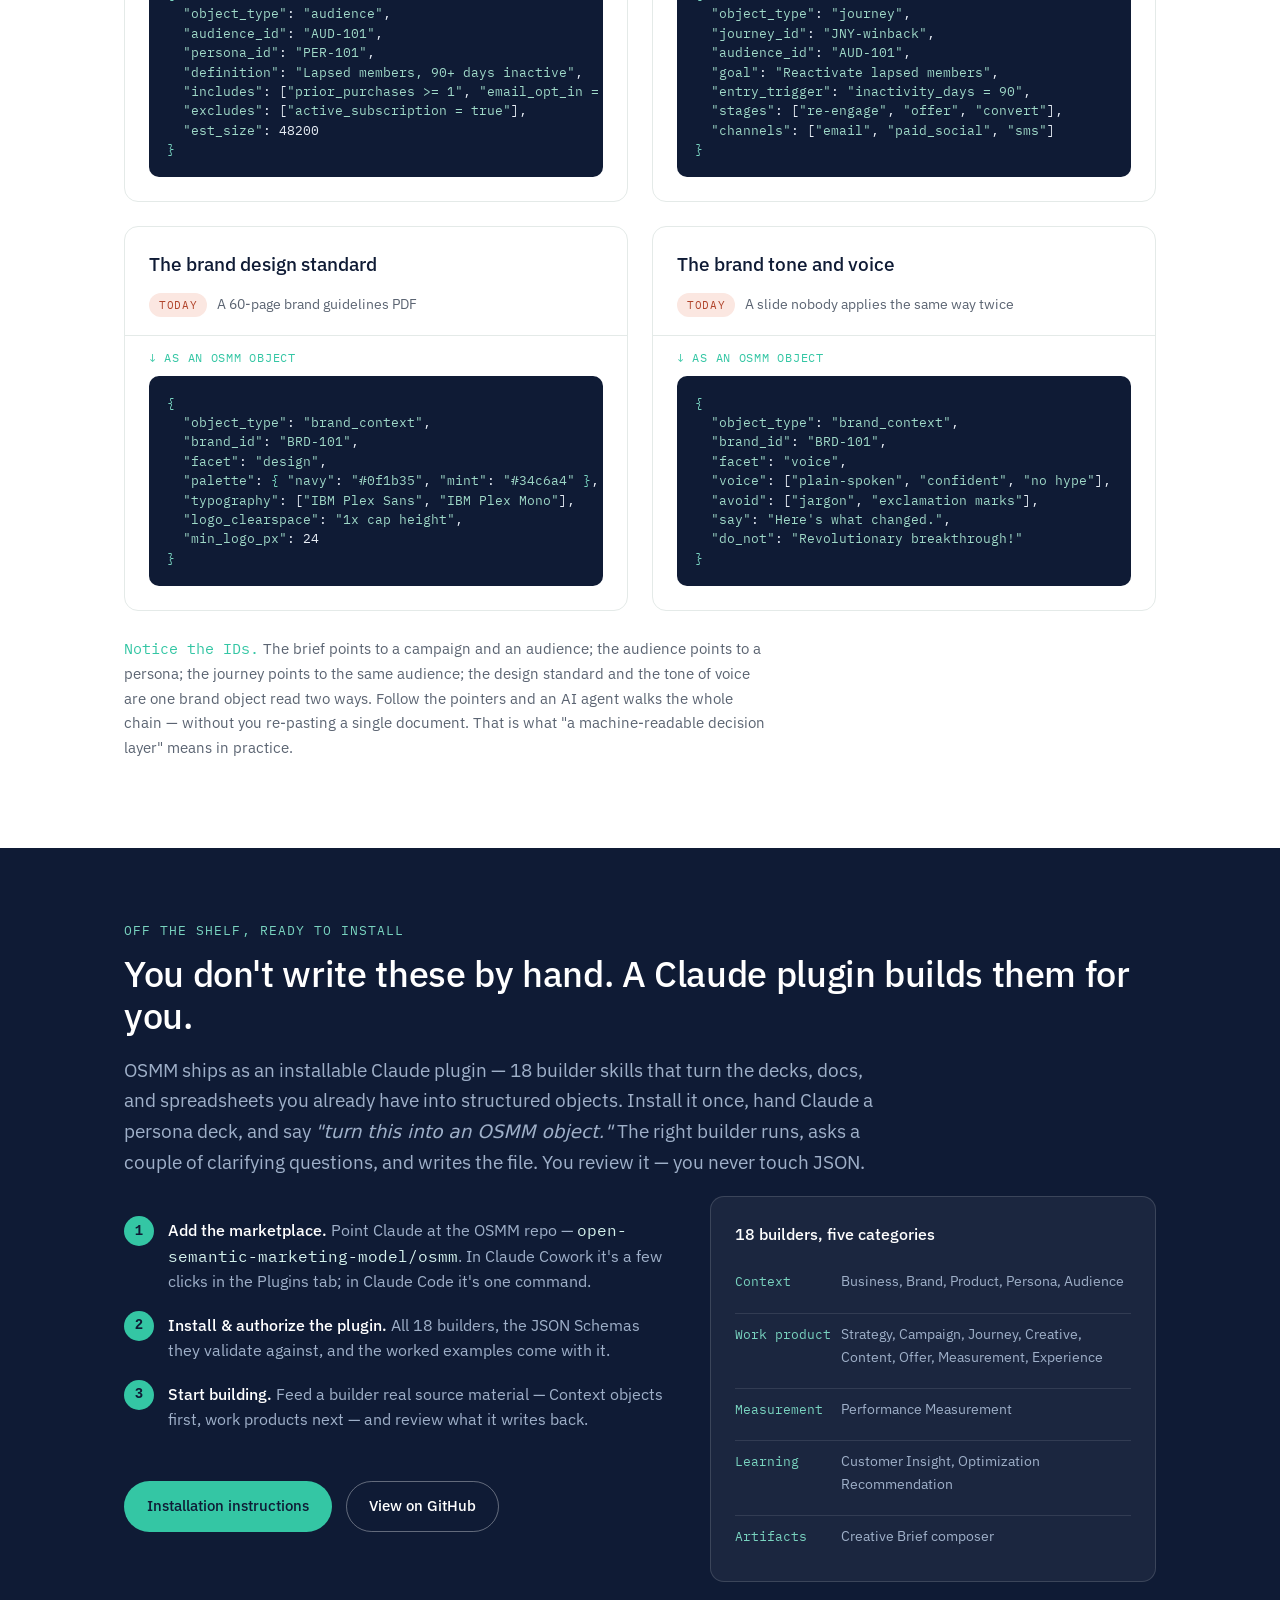
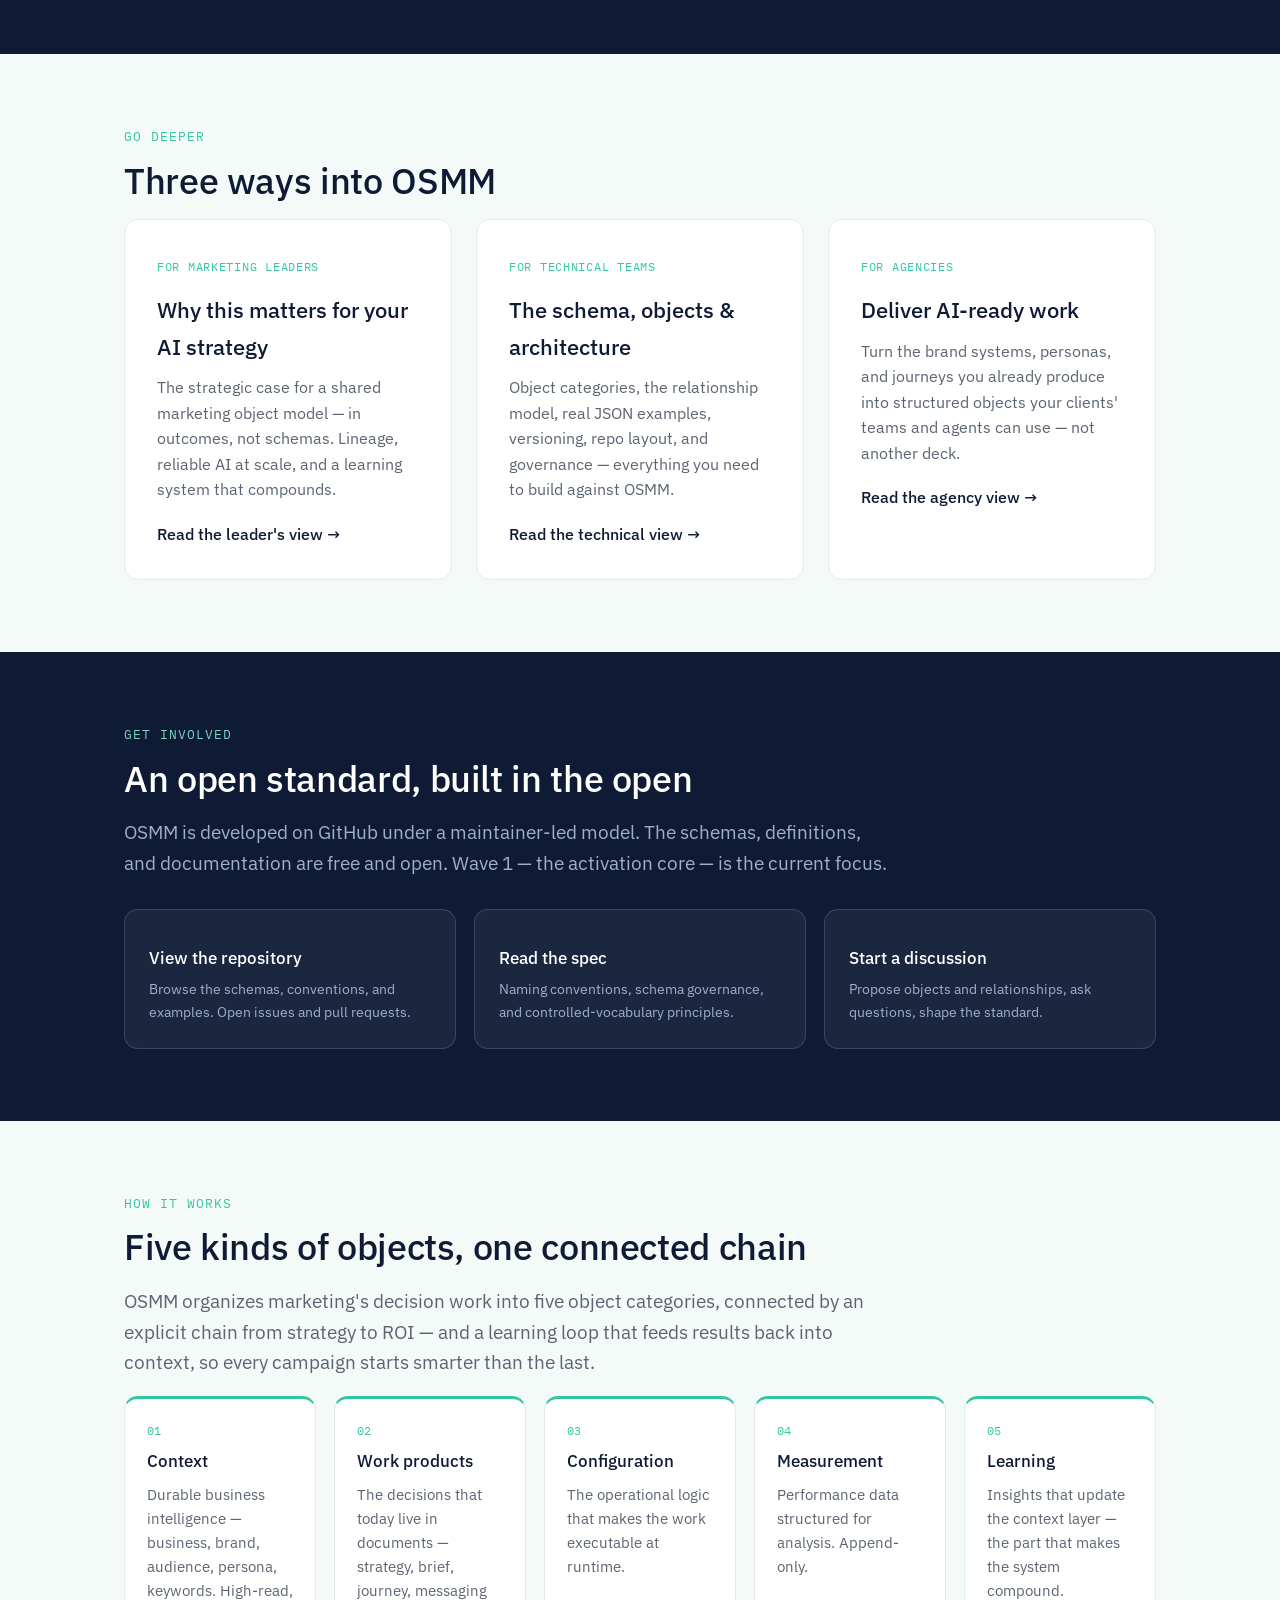
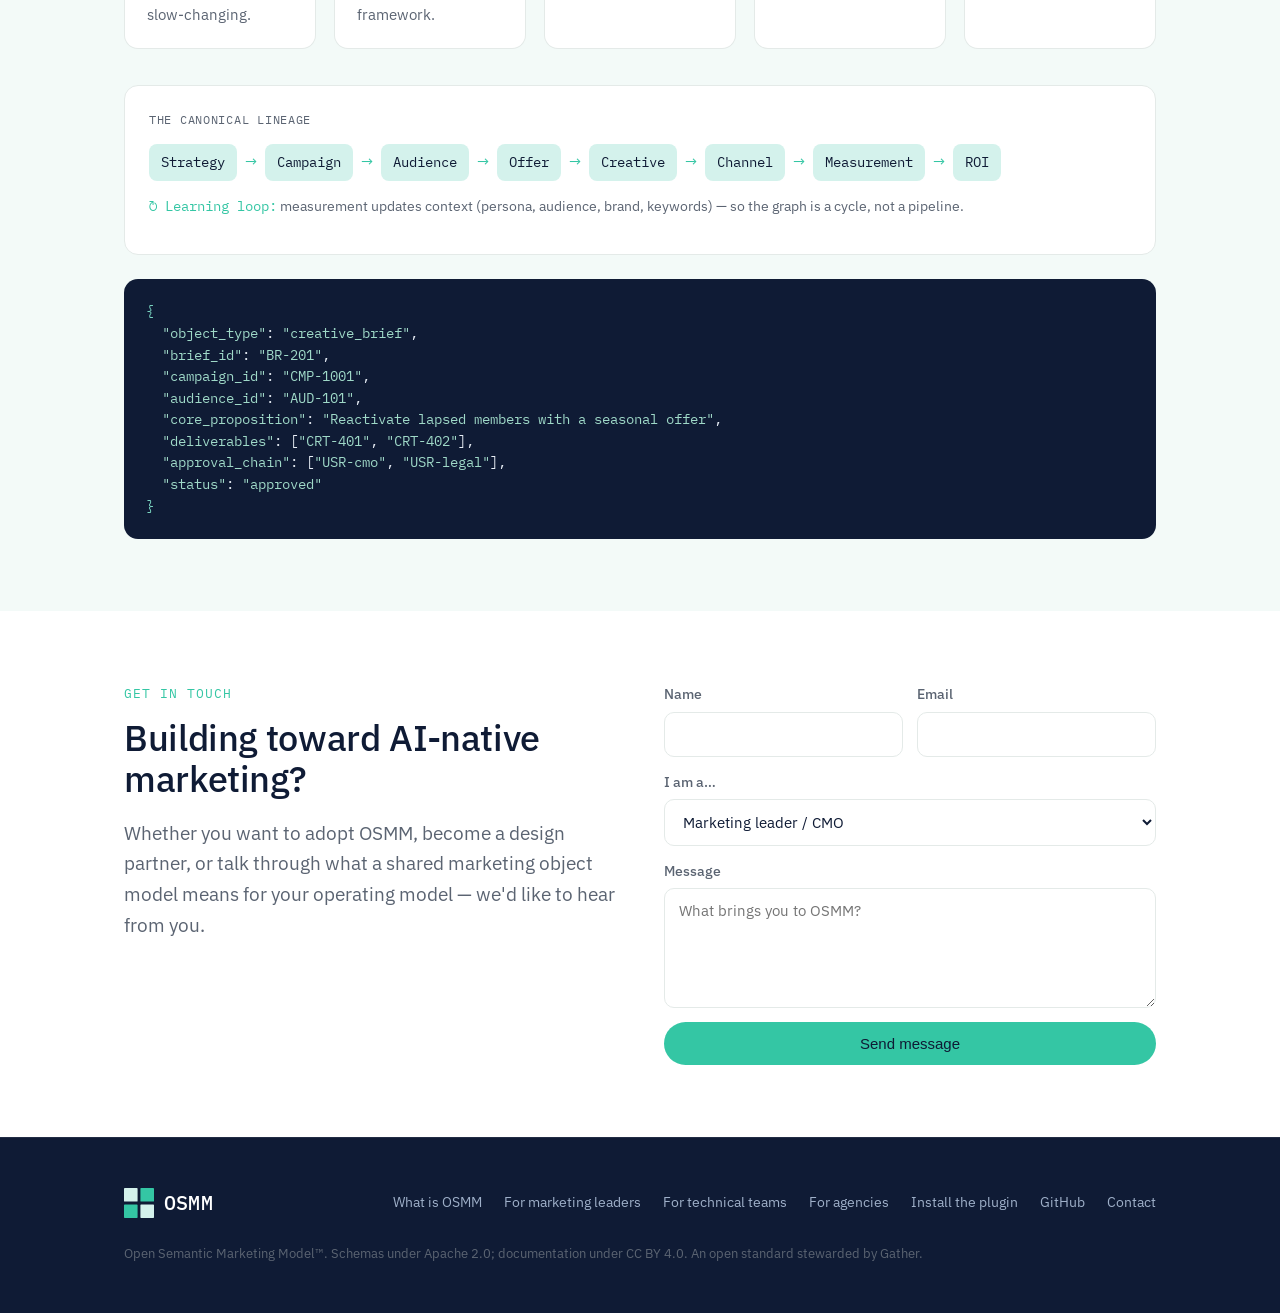
==== commit b6f0d471: "Site: mobile nav fix, lead with machine-readable examples, add plugin section + install page - Fix m" ====
--- a/docs/index.html
+++ b/docs/index.html
@@ -27,11 +27,14 @@
     <a class="brand" href="index.html">
       <img class="brand-lockup" src="assets/osmm-primary-horizontal.svg" alt="OSMM — Open Semantic Marketing Model">
     </a>
+    <input class="nav-toggle-cb" type="checkbox" id="nav-toggle">
+    <label class="nav-toggle" for="nav-toggle" aria-label="Toggle navigation menu"><span class="bars"></span></label>
     <nav class="nav-links">
       <a href="#what">What is OSMM</a>
       <a href="for-marketing-leaders.html">For marketing leaders</a>
       <a href="for-technical-teams.html">For technical teams</a>
       <a href="for-agencies.html">For agencies</a>
+      <a href="plugins.html">Install</a>
       <a href="https://github.com/Open-Semantic-Marketing-Model/osmm">GitHub</a>
       <a class="nav-cta" href="#contact">Get in touch</a>
     </nav>
@@ -99,7 +102,199 @@
   </div>
 </section>
 
-<section id="how">
+<section id="examples">
+  <div class="container">
+    <p class="kicker">Make the decisions machine-readable</p>
+    <h2>Every marketing decision is trapped in a document. OSMM sets it free.</h2>
+    <p class="lead-text">A persona in a 40-slide deck. An audience in a saved segment nobody else can see. A brief in a Word doc in someone's inbox. Each is a real decision your team already made — locked in a format no other system, and no AI agent, can reliably read. OSMM turns each one into a small, typed object: a person reads it at a glance, an agent acts on it directly.</p>
+    <div class="xform-grid">
+
+      <div class="xform">
+        <div class="xform-head">
+          <p class="dec">The creative brief</p>
+          <div class="xform-today"><span class="tag">Today</span> A Word doc emailed to the agency</div>
+        </div>
+        <div class="xform-arrow">&darr; as an OSMM object</div>
+        <pre><span class="k">{</span>
+  <span class="s">"object_type"</span>: <span class="s">"creative_brief"</span>,
+  <span class="s">"brief_id"</span>: <span class="s">"BR-201"</span>,
+  <span class="s">"campaign_id"</span>: <span class="s">"CMP-1001"</span>,
+  <span class="s">"audience_id"</span>: <span class="s">"AUD-101"</span>,
+  <span class="s">"core_proposition"</span>: <span class="s">"Win back lapsed members with a seasonal offer"</span>,
+  <span class="s">"status"</span>: <span class="s">"approved"</span>
+<span class="k">}</span></pre>
+      </div>
+
+      <div class="xform">
+        <div class="xform-head">
+          <p class="dec">The customer persona</p>
+          <div class="xform-today"><span class="tag">Today</span> A 40-slide research deck from two years ago</div>
+        </div>
+        <div class="xform-arrow">&darr; as an OSMM object</div>
+        <pre><span class="k">{</span>
+  <span class="s">"object_type"</span>: <span class="s">"persona"</span>,
+  <span class="s">"persona_id"</span>: <span class="s">"PER-101"</span>,
+  <span class="s">"name"</span>: <span class="s">"Deal-savvy value seeker"</span>,
+  <span class="s">"motivations"</span>: [<span class="s">"stretch the budget"</span>, <span class="s">"not overpay"</span>],
+  <span class="s">"objections"</span>: [<span class="s">"fears quality drops with price"</span>],
+  <span class="s">"language"</span>: [<span class="s">"worth it"</span>, <span class="s">"no-brainer"</span>]
+<span class="k">}</span></pre>
+      </div>
+
+      <div class="xform">
+        <div class="xform-head">
+          <p class="dec">The target audience</p>
+          <div class="xform-today"><span class="tag">Today</span> A saved segment plus a spreadsheet</div>
+        </div>
+        <div class="xform-arrow">&darr; as an OSMM object</div>
+        <pre><span class="k">{</span>
+  <span class="s">"object_type"</span>: <span class="s">"audience"</span>,
+  <span class="s">"audience_id"</span>: <span class="s">"AUD-101"</span>,
+  <span class="s">"persona_id"</span>: <span class="s">"PER-101"</span>,
+  <span class="s">"definition"</span>: <span class="s">"Lapsed members, 90+ days inactive"</span>,
+  <span class="s">"includes"</span>: [<span class="s">"prior_purchases &gt;= 1"</span>, <span class="s">"email_opt_in = true"</span>],
+  <span class="s">"excludes"</span>: [<span class="s">"active_subscription = true"</span>],
+  <span class="s">"est_size"</span>: 48200
+<span class="k">}</span></pre>
+      </div>
+
+      <div class="xform">
+        <div class="xform-head">
+          <p class="dec">The customer journey</p>
+          <div class="xform-today"><span class="tag">Today</span> Sticky notes on a Miro board</div>
+        </div>
+        <div class="xform-arrow">&darr; as an OSMM object</div>
+        <pre><span class="k">{</span>
+  <span class="s">"object_type"</span>: <span class="s">"journey"</span>,
+  <span class="s">"journey_id"</span>: <span class="s">"JNY-winback"</span>,
+  <span class="s">"audience_id"</span>: <span class="s">"AUD-101"</span>,
+  <span class="s">"goal"</span>: <span class="s">"Reactivate lapsed members"</span>,
+  <span class="s">"entry_trigger"</span>: <span class="s">"inactivity_days = 90"</span>,
+  <span class="s">"stages"</span>: [<span class="s">"re-engage"</span>, <span class="s">"offer"</span>, <span class="s">"convert"</span>],
+  <span class="s">"channels"</span>: [<span class="s">"email"</span>, <span class="s">"paid_social"</span>, <span class="s">"sms"</span>]
+<span class="k">}</span></pre>
+      </div>
+
+      <div class="xform">
+        <div class="xform-head">
+          <p class="dec">The brand design standard</p>
+          <div class="xform-today"><span class="tag">Today</span> A 60-page brand guidelines PDF</div>
+        </div>
+        <div class="xform-arrow">&darr; as an OSMM object</div>
+        <pre><span class="k">{</span>
+  <span class="s">"object_type"</span>: <span class="s">"brand_context"</span>,
+  <span class="s">"brand_id"</span>: <span class="s">"BRD-101"</span>,
+  <span class="s">"facet"</span>: <span class="s">"design"</span>,
+  <span class="s">"palette"</span>: <span class="k">{</span> <span class="s">"navy"</span>: <span class="s">"#0f1b35"</span>, <span class="s">"mint"</span>: <span class="s">"#34c6a4"</span> <span class="k">}</span>,
+  <span class="s">"typography"</span>: [<span class="s">"IBM Plex Sans"</span>, <span class="s">"IBM Plex Mono"</span>],
+  <span class="s">"logo_clearspace"</span>: <span class="s">"1x cap height"</span>,
+  <span class="s">"min_logo_px"</span>: 24
+<span class="k">}</span></pre>
+      </div>
+
+      <div class="xform">
+        <div class="xform-head">
+          <p class="dec">The brand tone and voice</p>
+          <div class="xform-today"><span class="tag">Today</span> A slide nobody applies the same way twice</div>
+        </div>
+        <div class="xform-arrow">&darr; as an OSMM object</div>
+        <pre><span class="k">{</span>
+  <span class="s">"object_type"</span>: <span class="s">"brand_context"</span>,
+  <span class="s">"brand_id"</span>: <span class="s">"BRD-101"</span>,
+  <span class="s">"facet"</span>: <span class="s">"voice"</span>,
+  <span class="s">"voice"</span>: [<span class="s">"plain-spoken"</span>, <span class="s">"confident"</span>, <span class="s">"no hype"</span>],
+  <span class="s">"avoid"</span>: [<span class="s">"jargon"</span>, <span class="s">"exclamation marks"</span>],
+  <span class="s">"say"</span>: <span class="s">"Here's what changed."</span>,
+  <span class="s">"do_not"</span>: <span class="s">"Revolutionary breakthrough!"</span>
+<span class="k">}</span></pre>
+      </div>
+
+    </div>
+    <p class="xform-note"><span class="mono">Notice the IDs.</span> The brief points to a campaign and an audience; the audience points to a persona; the journey points to the same audience; the design standard and the tone of voice are one brand object read two ways. Follow the pointers and an AI agent walks the whole chain — without you re-pasting a single document. That is what "a machine-readable decision layer" means in practice.</p>
+  </div>
+</section>
+
+<section class="section-navy" id="plugins">
+  <div class="container">
+    <p class="kicker">Off the shelf, ready to install</p>
+    <h2>You don't write these by hand. A Claude plugin builds them for you.</h2>
+    <p class="lead-text">OSMM ships as an installable Claude plugin — 18 builder skills that turn the decks, docs, and spreadsheets you already have into structured objects. Install it once, hand Claude a persona deck, and say <em>"turn this into an OSMM object."</em> The right builder runs, asks a couple of clarifying questions, and writes the file. You review it — you never touch JSON.</p>
+    <div class="plugin-wrap">
+      <div>
+        <ol class="plugin-steps">
+          <li><strong>Add the marketplace.</strong> Point Claude at the OSMM repo — <span class="mono">open-semantic-marketing-model/osmm</span>. In Claude Cowork it's a few clicks in the Plugins tab; in Claude Code it's one command.</li>
+          <li><strong>Install &amp; authorize the plugin.</strong> All 18 builders, the JSON Schemas they validate against, and the worked examples come with it.</li>
+          <li><strong>Start building.</strong> Feed a builder real source material — Context objects first, work products next — and review what it writes back.</li>
+        </ol>
+        <div class="plugin-cta">
+          <a class="btn btn-primary" href="plugins.html">Installation instructions</a>
+          <a class="btn btn-ghost" href="https://github.com/Open-Semantic-Marketing-Model/osmm">View on GitHub</a>
+        </div>
+      </div>
+      <div class="plugin-card">
+        <h3>18 builders, five categories</h3>
+        <div class="plugin-cats">
+          <div class="plugin-cat"><span class="c">Context</span><span>Business, Brand, Product, Persona, Audience</span></div>
+          <div class="plugin-cat"><span class="c">Work product</span><span>Strategy, Campaign, Journey, Creative, Content, Offer, Measurement, Experience</span></div>
+          <div class="plugin-cat"><span class="c">Measurement</span><span>Performance Measurement</span></div>
+          <div class="plugin-cat"><span class="c">Learning</span><span>Customer Insight, Optimization Recommendation</span></div>
+          <div class="plugin-cat"><span class="c">Artifacts</span><span>Creative Brief composer</span></div>
+        </div>
+      </div>
+    </div>
+  </div>
+</section>
+
+<section class="section-tint">
+  <div class="container">
+    <p class="kicker">Go deeper</p>
+    <h2>Three ways into OSMM</h2>
+    <div class="aud-grid">
+      <a class="aud" href="for-marketing-leaders.html">
+        <span class="pill">For marketing leaders</span>
+        <h3>Why this matters for your AI strategy</h3>
+        <p>The strategic case for a shared marketing object model — in outcomes, not schemas. Lineage, reliable AI at scale, and a learning system that compounds.</p>
+        <span class="go">Read the leader's view &rarr;</span>
+      </a>
+      <a class="aud" href="for-technical-teams.html">
+        <span class="pill">For technical teams</span>
+        <h3>The schema, objects &amp; architecture</h3>
+        <p>Object categories, the relationship model, real JSON examples, versioning, repo layout, and governance — everything you need to build against OSMM.</p>
+        <span class="go">Read the technical view &rarr;</span>
+      </a>
+      <a class="aud" href="for-agencies.html">
+        <span class="pill">For agencies</span>
+        <h3>Deliver AI-ready work</h3>
+        <p>Turn the brand systems, personas, and journeys you already produce into structured objects your clients' teams and agents can use — not another deck.</p>
+        <span class="go">Read the agency view &rarr;</span>
+      </a>
+    </div>
+  </div>
+</section>
+
+<section class="section-navy">
+  <div class="container">
+    <p class="kicker">Get involved</p>
+    <h2>An open standard, built in the open</h2>
+    <p class="lead-text">OSMM is developed on GitHub under a maintainer-led model. The schemas, definitions, and documentation are free and open. Wave 1 — the activation core — is the current focus.</p>
+    <div class="involve-grid">
+      <a class="inv" href="https://github.com/Open-Semantic-Marketing-Model/osmm">
+        <h3>View the repository</h3>
+        <p>Browse the schemas, conventions, and examples. Open issues and pull requests.</p>
+      </a>
+      <a class="inv" href="https://github.com/Open-Semantic-Marketing-Model/osmm/blob/main/CONVENTION.md">
+        <h3>Read the spec</h3>
+        <p>Naming conventions, schema governance, and controlled-vocabulary principles.</p>
+      </a>
+      <a class="inv" href="https://github.com/Open-Semantic-Marketing-Model/osmm/discussions">
+        <h3>Start a discussion</h3>
+        <p>Propose objects and relationships, ask questions, shape the standard.</p>
+      </a>
+    </div>
+  </div>
+</section>
+
+<section id="how" class="section-tint">
   <div class="container">
     <p class="kicker">How it works</p>
     <h2>Five kinds of objects, one connected chain</h2>
@@ -140,55 +335,6 @@
   </div>
 </section>
 
-<section class="section-tint">
-  <div class="container">
-    <p class="kicker">Go deeper</p>
-    <h2>Three ways into OSMM</h2>
-    <div class="aud-grid">
-      <a class="aud" href="for-marketing-leaders.html">
-        <span class="pill">For marketing leaders</span>
-        <h3>Why this matters for your AI strategy</h3>
-        <p>The strategic case for a shared marketing object model — in outcomes, not schemas. Lineage, reliable AI at scale, and a learning system that compounds.</p>
-        <span class="go">Read the leader's view &rarr;</span>
-      </a>
-      <a class="aud" href="for-technical-teams.html">
-        <span class="pill">For technical teams</span>
-        <h3>The schema, objects &amp; architecture</h3>
-        <p>Object categories, the relationship model, real JSON examples, versioning, repo layout, and governance — everything you need to build against OSMM.</p>
-        <span class="go">Read the technical view &rarr;</span>
-      </a>
-      <a class="aud" href="for-agencies.html">
-        <span class="pill">For agencies</span>
-        <h3>Deliver AI-ready work</h3>
-        <p>Turn the brand systems, personas, and journeys you already produce into structured objects your clients' teams and agents can use — not another deck.</p>
-        <span class="go">Read the agency view &rarr;</span>
-      </a>
-    </div>
-  </div>
-</section>
-
-<section class="section-navy">
-  <div class="container">
-    <p class="kicker">Get involved</p>
-    <h2>An open standard, built in the open</h2>
-    <p class="lead-text">OSMM is developed on GitHub under a maintainer-led model. The schemas, definitions, and documentation are free and open. Wave 1 — the activation core — is the current focus.</p>
-    <div class="involve-grid">
-      <a class="inv" href="https://github.com/Open-Semantic-Marketing-Model/osmm">
-        <h3>View the repository</h3>
-        <p>Browse the schemas, conventions, and examples. Open issues and pull requests.</p>
-      </a>
-      <a class="inv" href="https://github.com/Open-Semantic-Marketing-Model/osmm/blob/main/CONVENTION.md">
-        <h3>Read the spec</h3>
-        <p>Naming conventions, schema governance, and controlled-vocabulary principles.</p>
-      </a>
-      <a class="inv" href="https://github.com/Open-Semantic-Marketing-Model/osmm/discussions">
-        <h3>Start a discussion</h3>
-        <p>Propose objects and relationships, ask questions, shape the standard.</p>
-      </a>
-    </div>
-  </div>
-</section>
-
 <section id="contact">
   <div class="container">
     <div class="contact-wrap">
@@ -229,6 +375,7 @@
         <a href="for-marketing-leaders.html">For marketing leaders</a>
         <a href="for-technical-teams.html">For technical teams</a>
         <a href="for-agencies.html">For agencies</a>
+        <a href="plugins.html">Install the plugin</a>
         <a href="https://github.com/Open-Semantic-Marketing-Model/osmm">GitHub</a>
         <a href="#contact">Contact</a>
       </nav>
--- a/docs/styles.css
+++ b/docs/styles.css
@@ -47,7 +47,22 @@
 .nav-links a:hover{color:var(--navy)}
 .nav-cta{padding:8px 16px;border-radius:999px;background:var(--navy);color:#fff !important;font-size:14px}
 .nav-cta:hover{background:#1b2c4f}
-.nav-toggle{display:none}
+
+/* mobile nav toggle (CSS-only hamburger) */
+.nav-toggle-cb{position:absolute;opacity:0;pointer-events:none;width:0;height:0}
+.nav-toggle{display:none;margin-left:auto;align-items:center;justify-content:center;
+  width:42px;height:42px;border-radius:10px;cursor:pointer;color:var(--navy);
+  -webkit-tap-highlight-color:transparent}
+.nav-toggle:hover{background:var(--tint)}
+.nav-toggle .bars,.nav-toggle .bars::before,.nav-toggle .bars::after{
+  content:"";display:block;width:22px;height:2px;background:currentColor;border-radius:2px;
+  transition:transform .2s ease,opacity .2s ease}
+.nav-toggle .bars{position:relative}
+.nav-toggle .bars::before{position:absolute;top:-7px}
+.nav-toggle .bars::after{position:absolute;top:7px}
+.nav-toggle-cb:checked ~ .nav-toggle .bars{background:transparent}
+.nav-toggle-cb:checked ~ .nav-toggle .bars::before{transform:translateY(7px) rotate(45deg)}
+.nav-toggle-cb:checked ~ .nav-toggle .bars::after{transform:translateY(-7px) rotate(-45deg)}
 
 /* ---------- buttons ---------- */
 .btn{display:inline-block;padding:12px 22px;border-radius:999px;text-decoration:none;font-size:15px;font-weight:500;transition:all .15s;border:1.5px solid transparent;cursor:pointer}
@@ -174,10 +189,51 @@
 .value p{font-size:15px;color:var(--desc-gray);margin:0}
 .divider{height:1px;background:var(--line);margin:0}
 
+/* ---------- decisions -> objects ---------- */
+.xform-grid{display:grid;grid-template-columns:1fr 1fr;gap:24px;margin-top:34px}
+.xform{border:1px solid var(--line);border-radius:var(--radius);background:#fff;overflow:hidden;display:flex;flex-direction:column}
+.xform-head{padding:22px 24px 18px;border-bottom:1px solid var(--line)}
+.xform-head .dec{font-size:19px;font-weight:500;margin:0 0 12px;color:var(--navy)}
+.xform-today{display:flex;align-items:center;gap:10px;font-size:14px;color:var(--desc-gray)}
+.xform-today .tag{font-family:"IBM Plex Mono",monospace;font-size:11px;letter-spacing:.06em;text-transform:uppercase;color:#b0432a;background:#fbe7e1;border-radius:999px;padding:3px 10px;flex:0 0 auto}
+.xform-arrow{font-family:"IBM Plex Mono",monospace;font-size:12px;color:var(--mint-deep);text-transform:uppercase;letter-spacing:.06em;padding:12px 24px 0}
+.xform pre{margin:8px 24px 24px;padding:18px;font-size:12.5px;line-height:1.55;border-radius:10px}
+.xform-note{margin-top:26px;font-size:15px;color:var(--desc-gray);max-width:72ch}
+.xform-note .mono{color:var(--mint-deep)}
+
+/* ---------- plugins ---------- */
+.plugin-wrap{display:grid;grid-template-columns:1.1fr .9fr;gap:40px;align-items:start;margin-top:12px}
+.plugin-steps{list-style:none;margin:22px 0 0;padding:0;counter-reset:pstep}
+.plugin-steps li{position:relative;padding:0 0 18px 44px;counter-increment:pstep;font-size:15.5px;color:var(--desc-light)}
+.plugin-steps li::before{content:counter(pstep);position:absolute;left:0;top:-2px;width:30px;height:30px;border-radius:50%;background:var(--mint-deep);color:var(--navy);font-family:"IBM Plex Mono",monospace;font-size:14px;font-weight:600;display:flex;align-items:center;justify-content:center}
+.plugin-steps li strong{color:#fff;font-weight:500}
+.plugin-steps .mono{font-family:"IBM Plex Mono",monospace;color:var(--mint-light)}
+.plugin-card{background:rgba(255,255,255,.05);border:1px solid rgba(255,255,255,.14);border-radius:var(--radius);padding:24px}
+.plugin-card h3{font-size:16px;font-weight:500;margin:0 0 14px;color:#fff}
+.plugin-cats{display:grid;gap:10px}
+.plugin-cat{display:flex;align-items:baseline;gap:10px;font-size:14px;color:var(--desc-light);padding:9px 0;border-top:1px solid rgba(255,255,255,.10)}
+.plugin-cat:first-child{border-top:none}
+.plugin-cat .c{font-family:"IBM Plex Mono",monospace;color:var(--mint-mid);font-size:12.5px;flex:0 0 96px}
+.plugin-cta{display:flex;gap:14px;flex-wrap:wrap;margin-top:30px}
+
 /* ---------- responsive ---------- */
-@media(max-width:820px){
-  .nav-links{display:none}
-  .define .grid,.cs-grid,.aud-grid,.contact-wrap{grid-template-columns:1fr}
+@media(max-width:900px){
+  .nav-toggle{display:flex}
+  .nav-links{
+    display:none;
+    position:absolute;top:100%;left:0;right:0;
+    flex-direction:column;align-items:stretch;gap:0;
+    margin-left:0;
+    background:#fff;border-bottom:1px solid var(--line);
+    padding:8px 0;
+    box-shadow:0 14px 30px rgba(15,27,53,.10);
+  }
+  .nav-toggle-cb:checked ~ .nav-links{display:flex}
+  .nav-links a{padding:13px 24px;font-size:16px;border-top:1px solid var(--line)}
+  .nav-links a:first-child{border-top:none}
+  .nav-links .nav-cta{margin:10px 24px 6px;text-align:center;border-top:none}
+  .define .grid,.cs-grid,.aud-grid,.contact-wrap,.plugin-wrap{grid-template-columns:1fr}
   section{padding:54px 0}
   .row2{grid-template-columns:1fr}
-}
+  .xform-grid{grid-template-columns:1fr}
+}
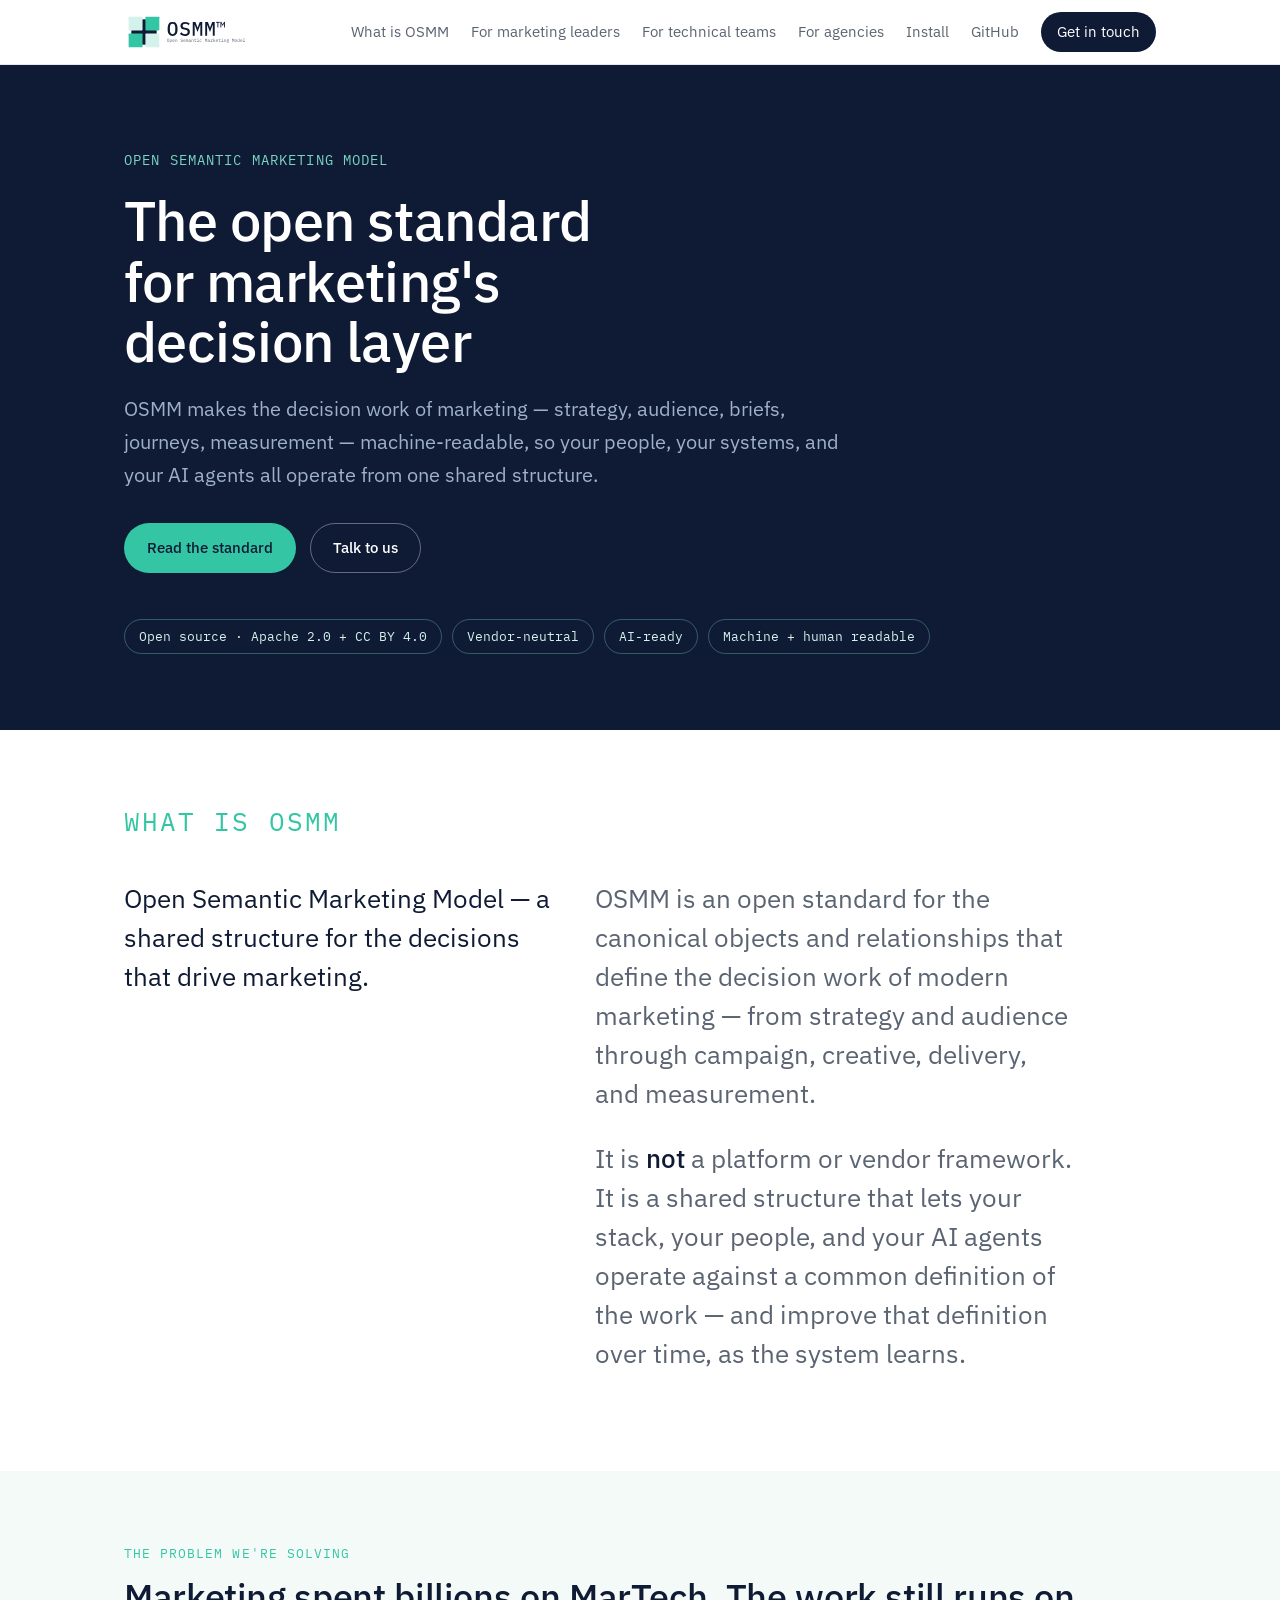
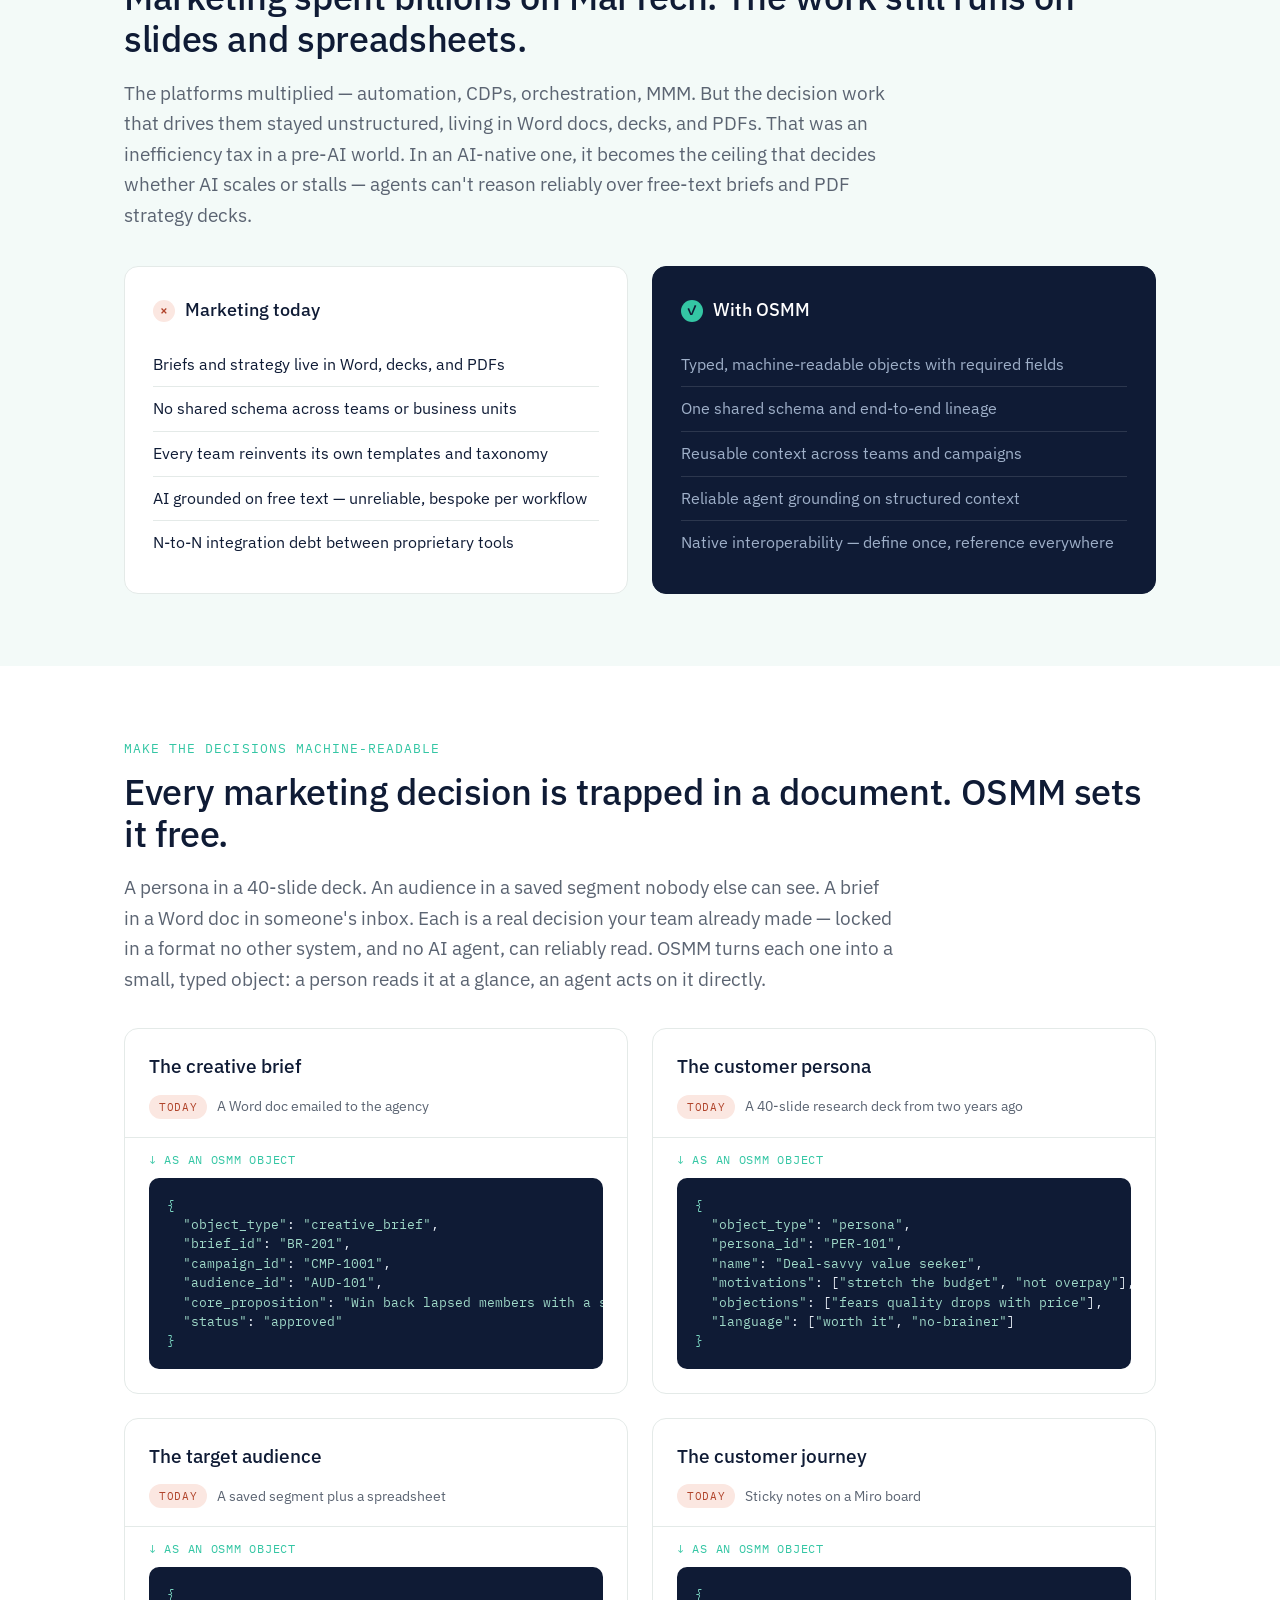
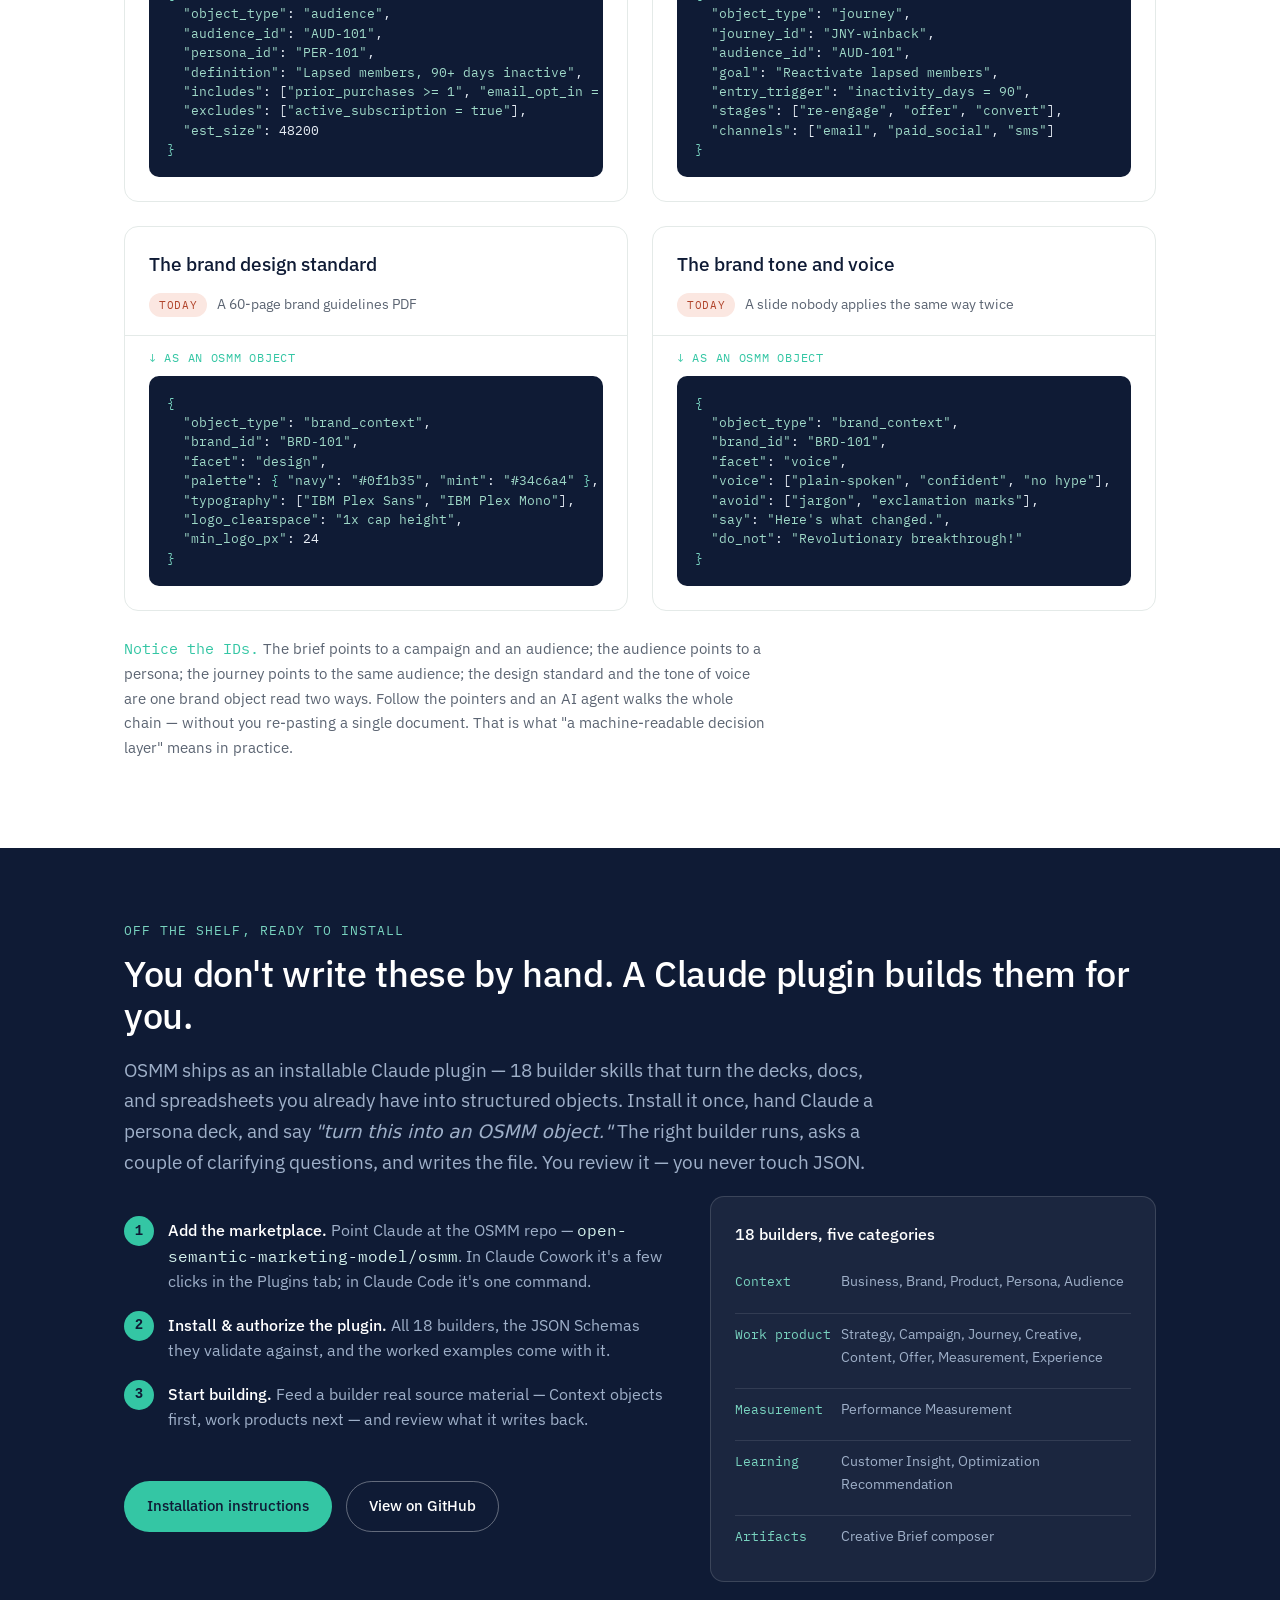
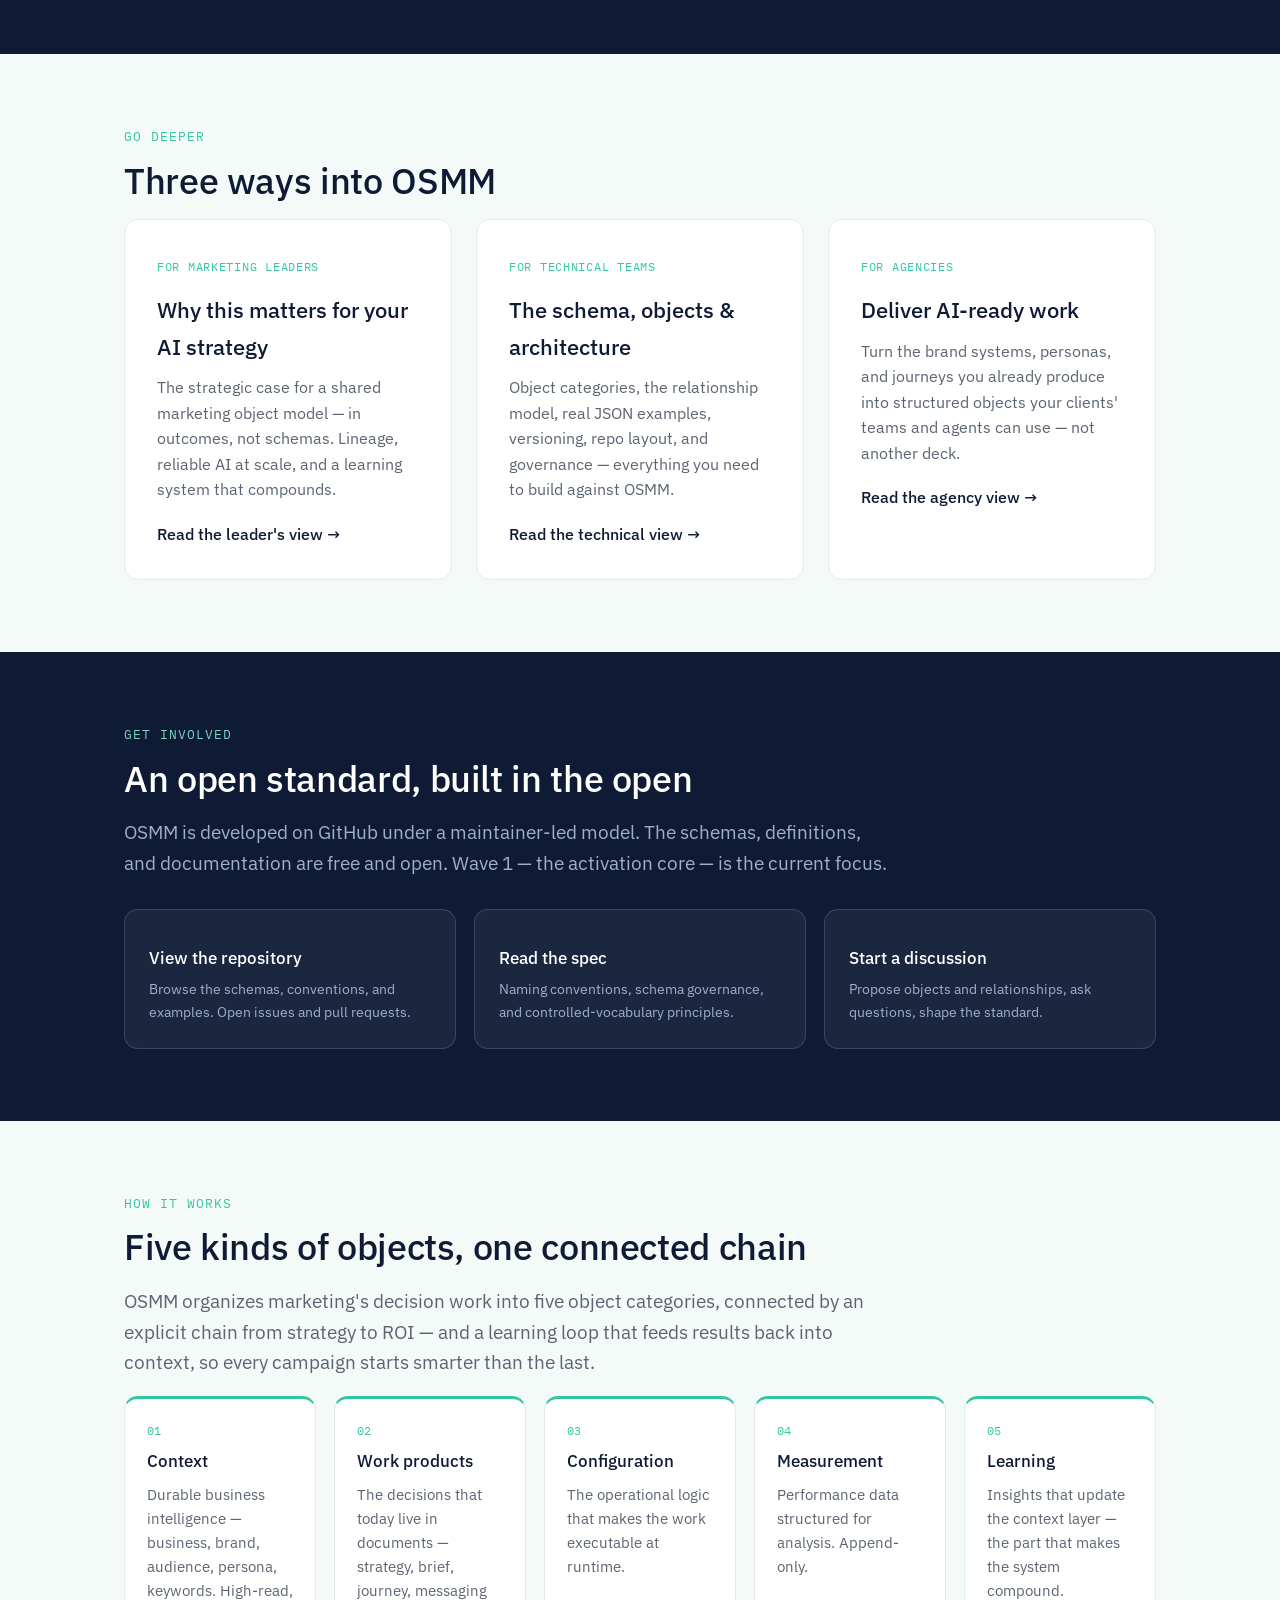
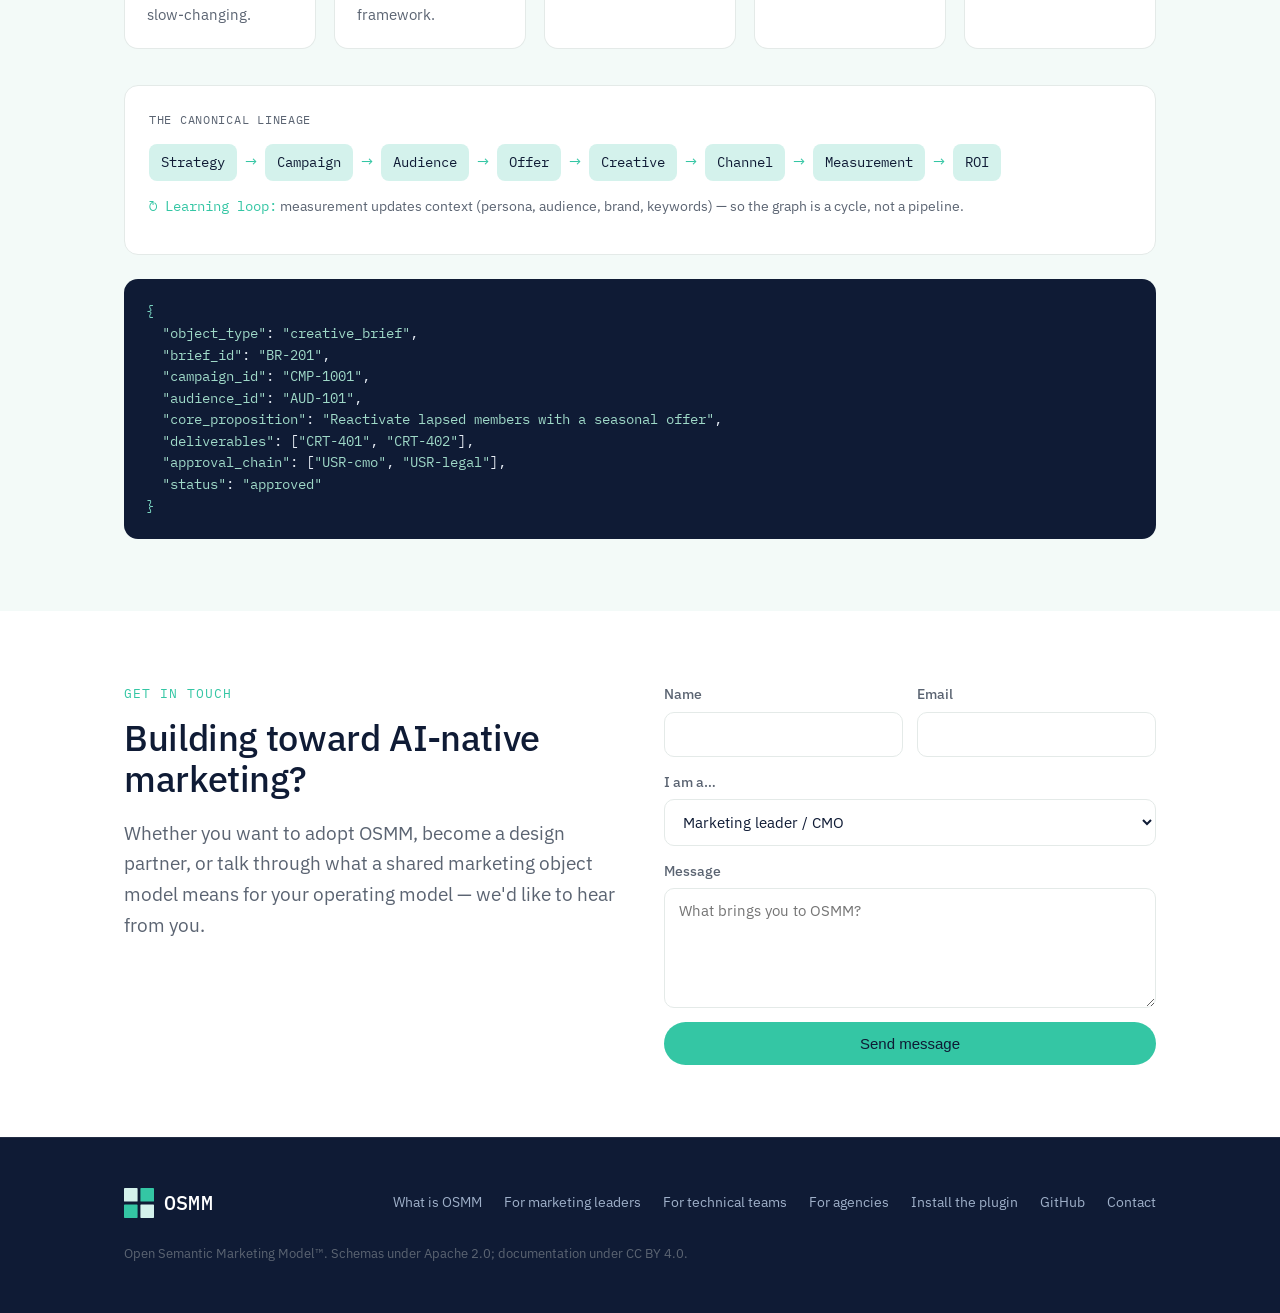
==== commit 02aa41d1: "Footer: remove 'stewarded by Gather' attribution across all pages" ====
--- a/docs/index.html
+++ b/docs/index.html
@@ -380,7 +380,7 @@
         <a href="#contact">Contact</a>
       </nav>
     </div>
-    <p class="foot-legal">Open Semantic Marketing Model™. Schemas under Apache 2.0; documentation under CC BY 4.0. An open standard stewarded by Gather.</p>
+    <p class="foot-legal">Open Semantic Marketing Model™. Schemas under Apache 2.0; documentation under CC BY 4.0.</p>
   </div>
 </footer>
 
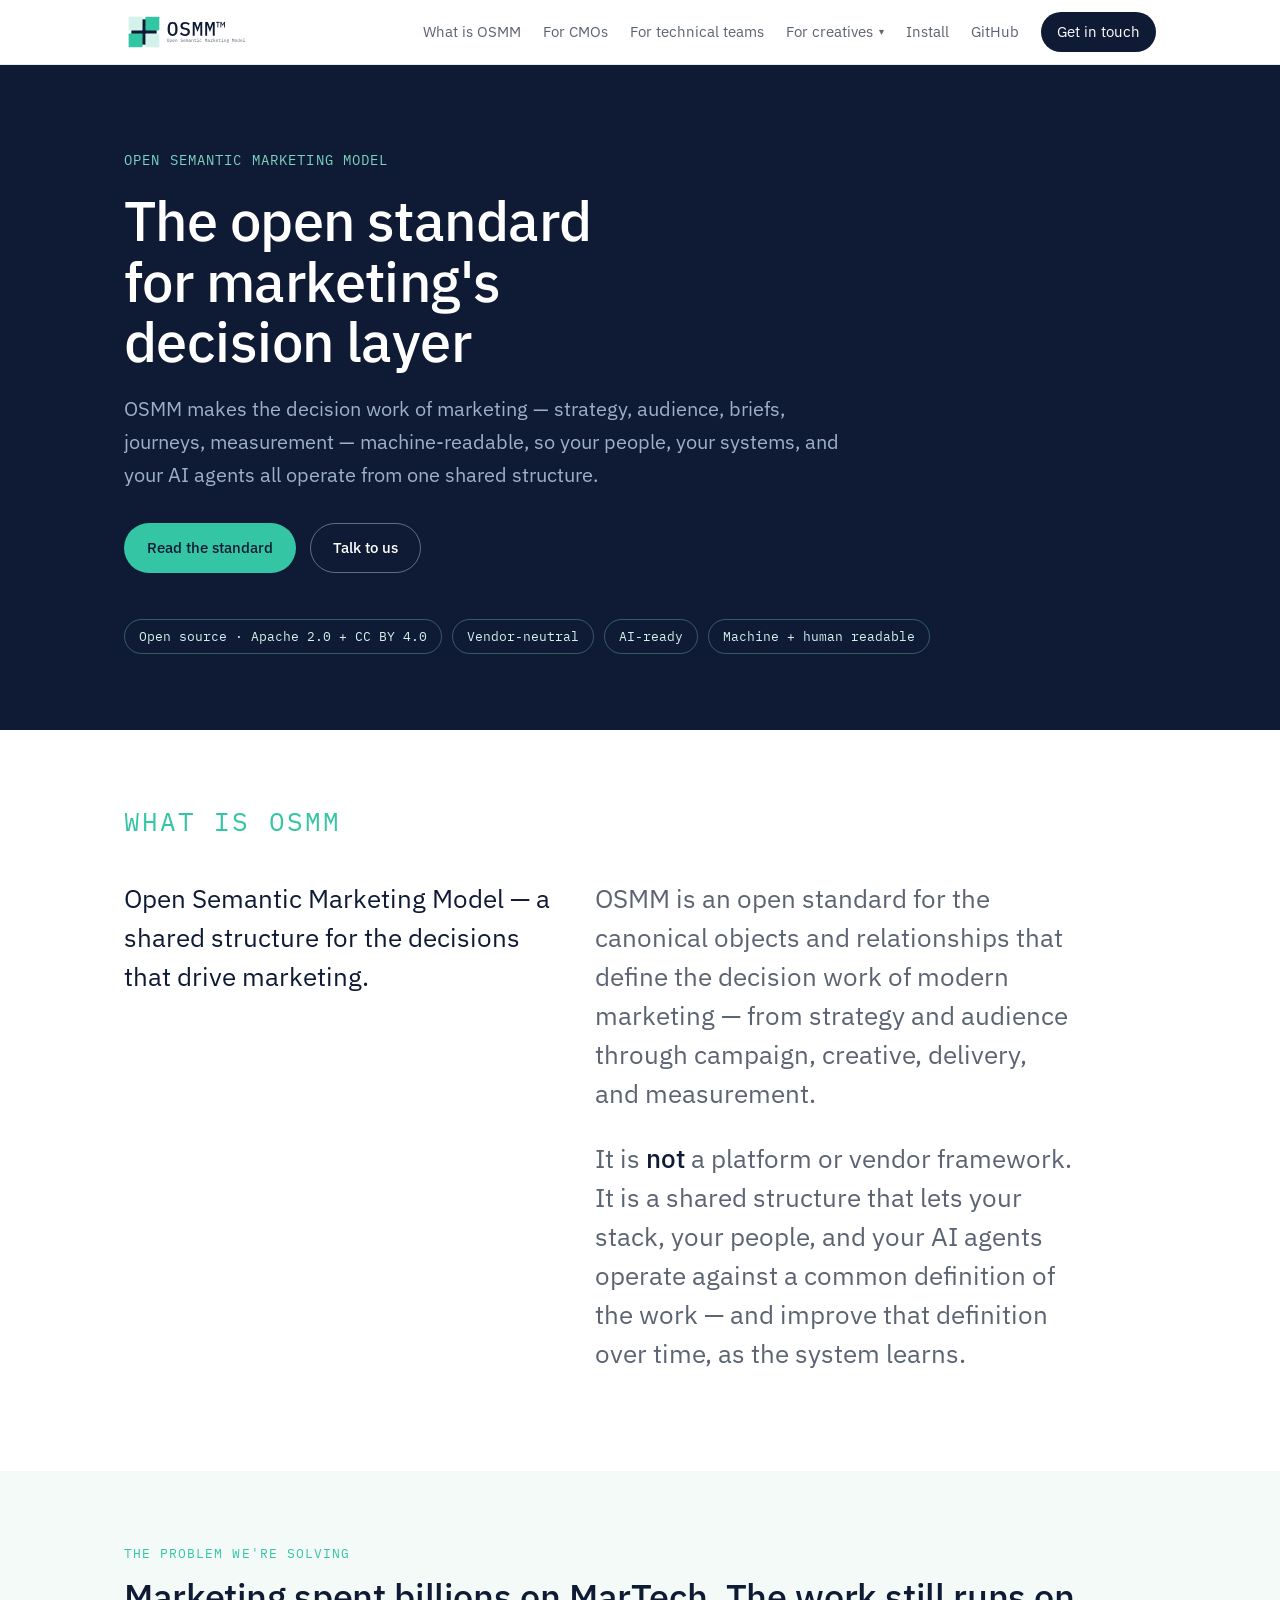
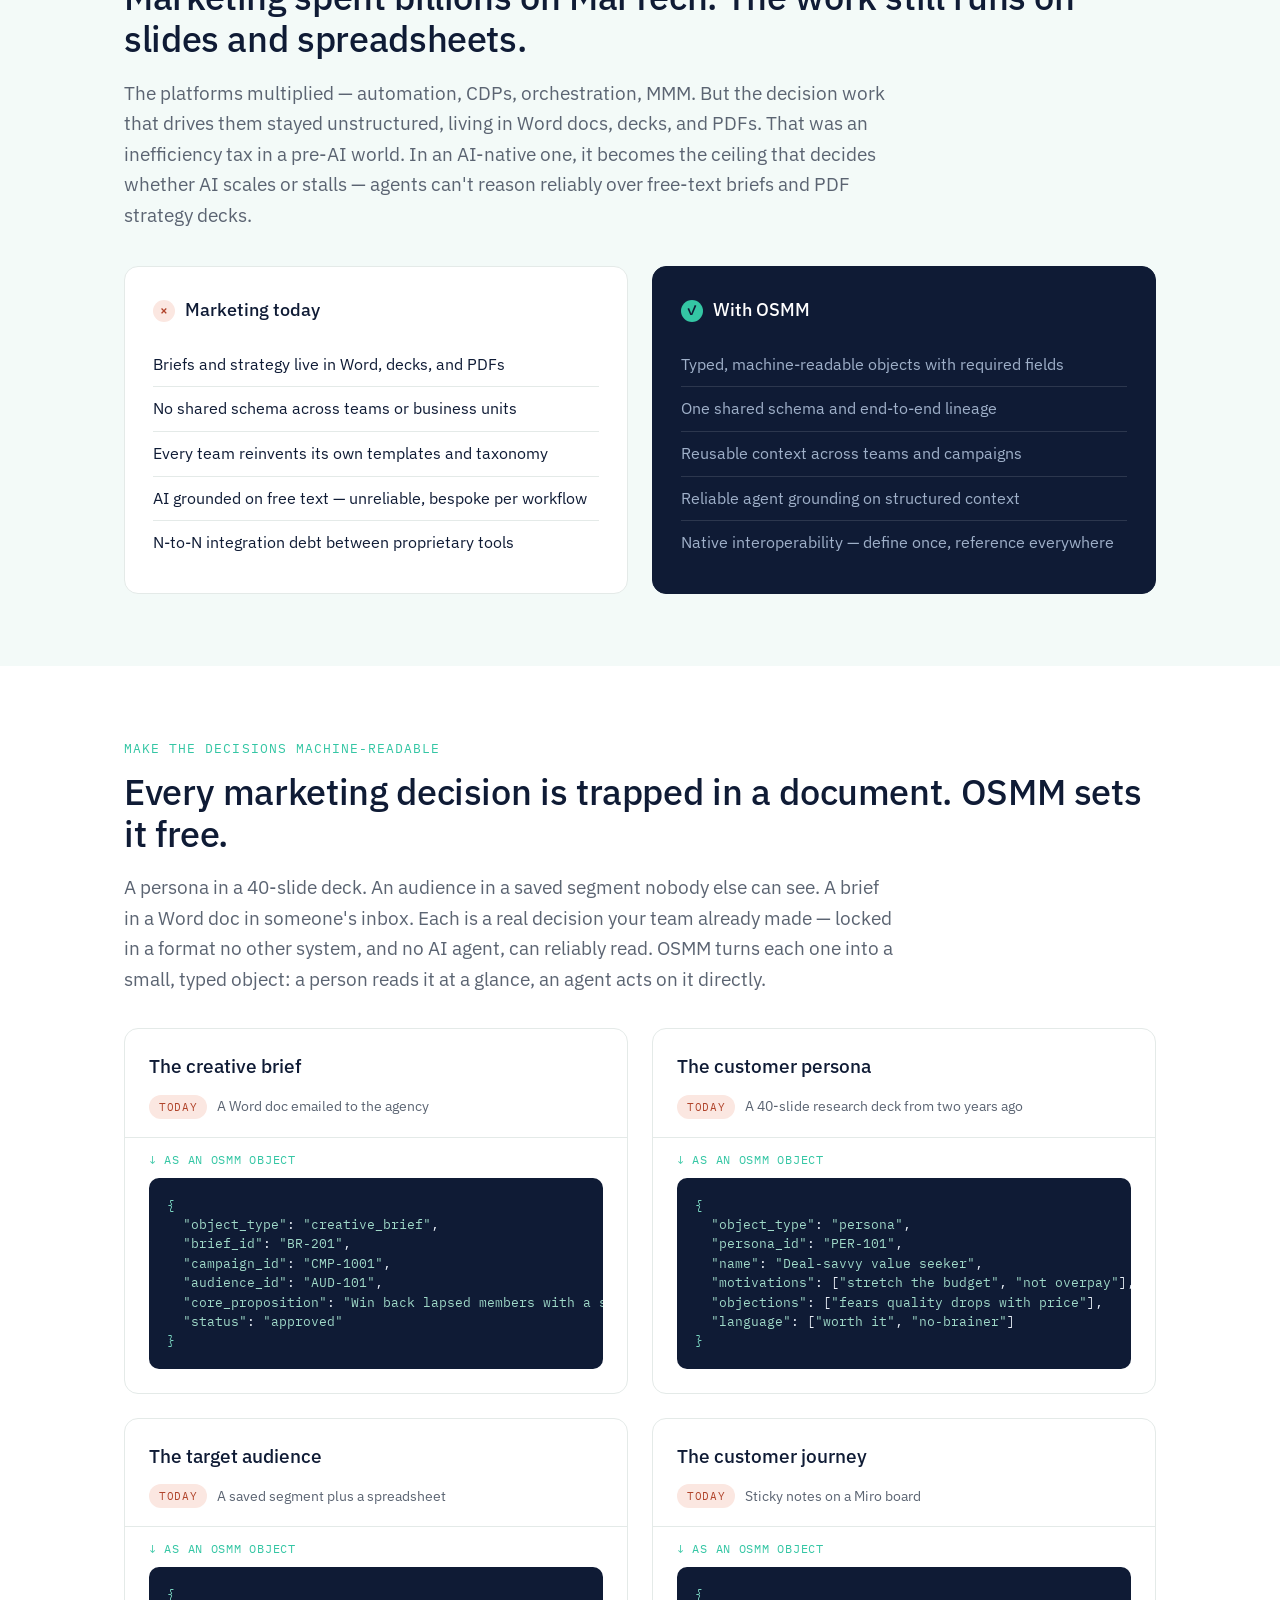
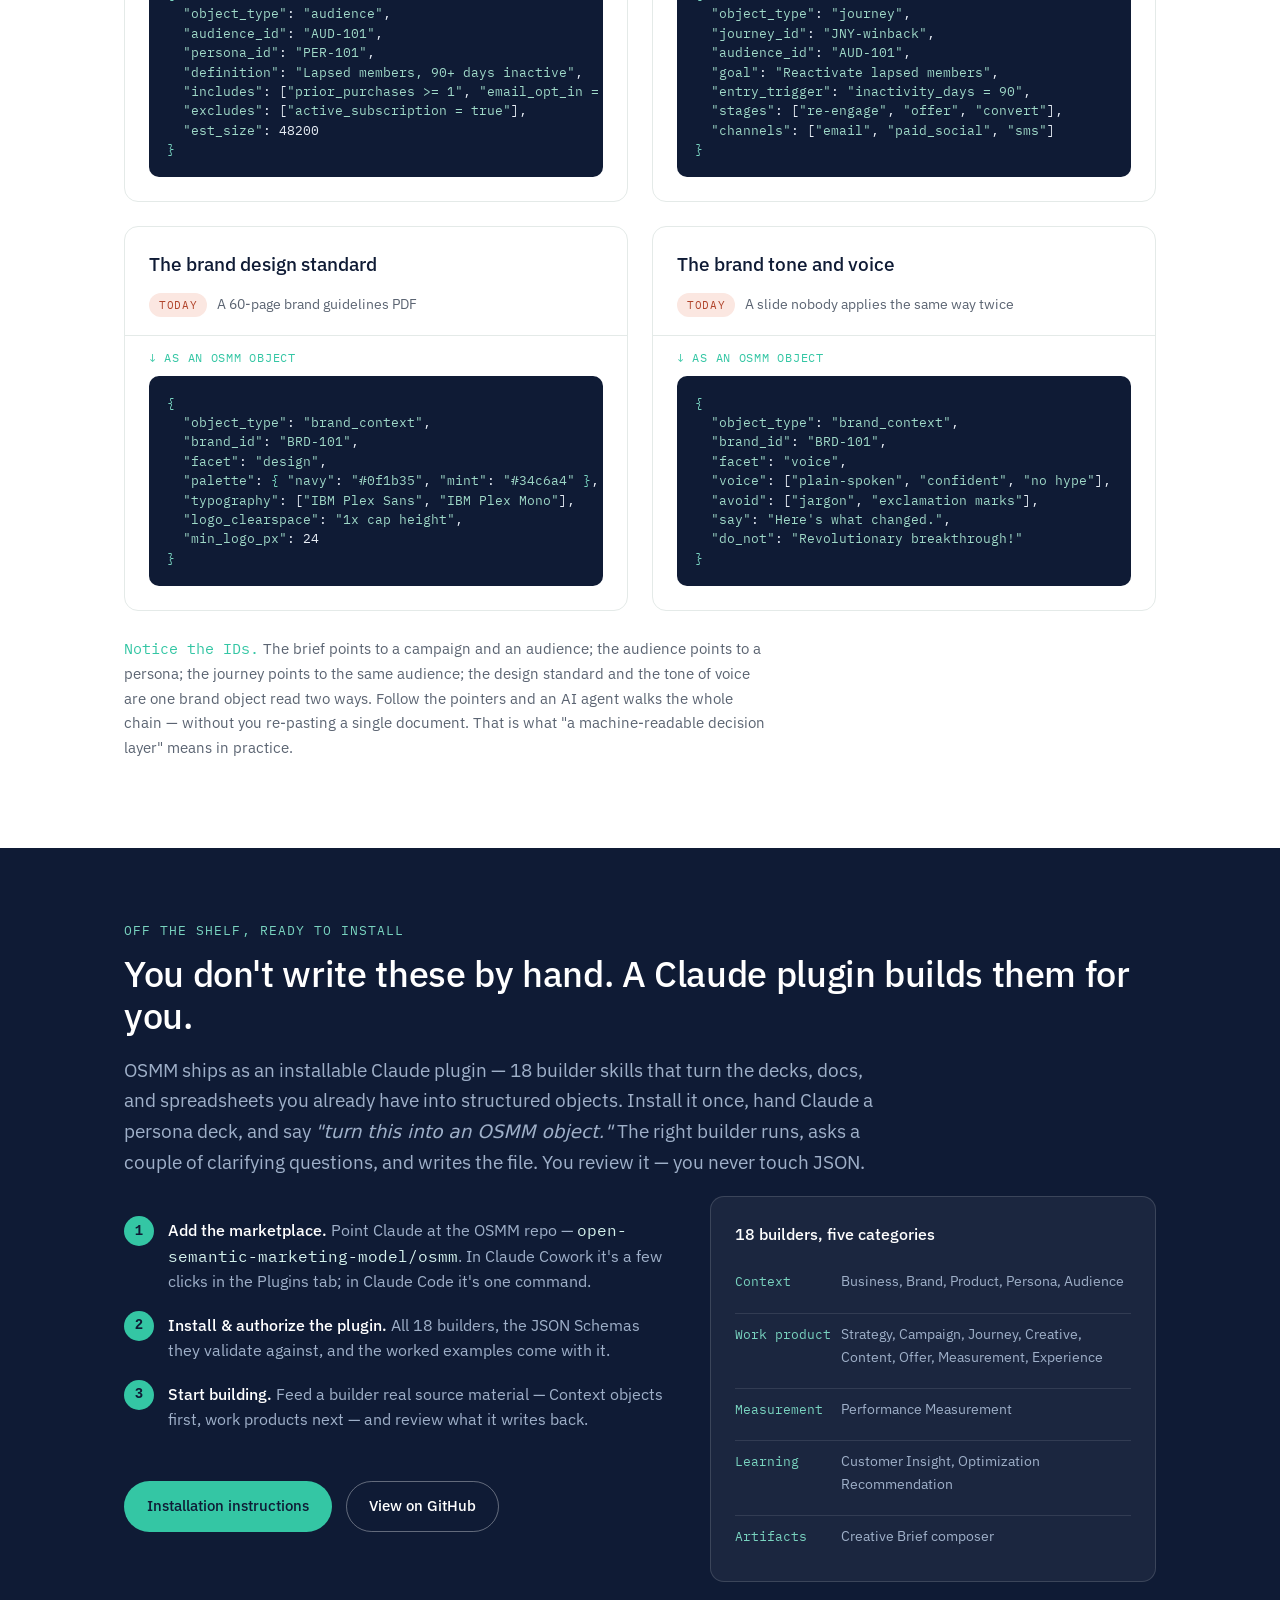
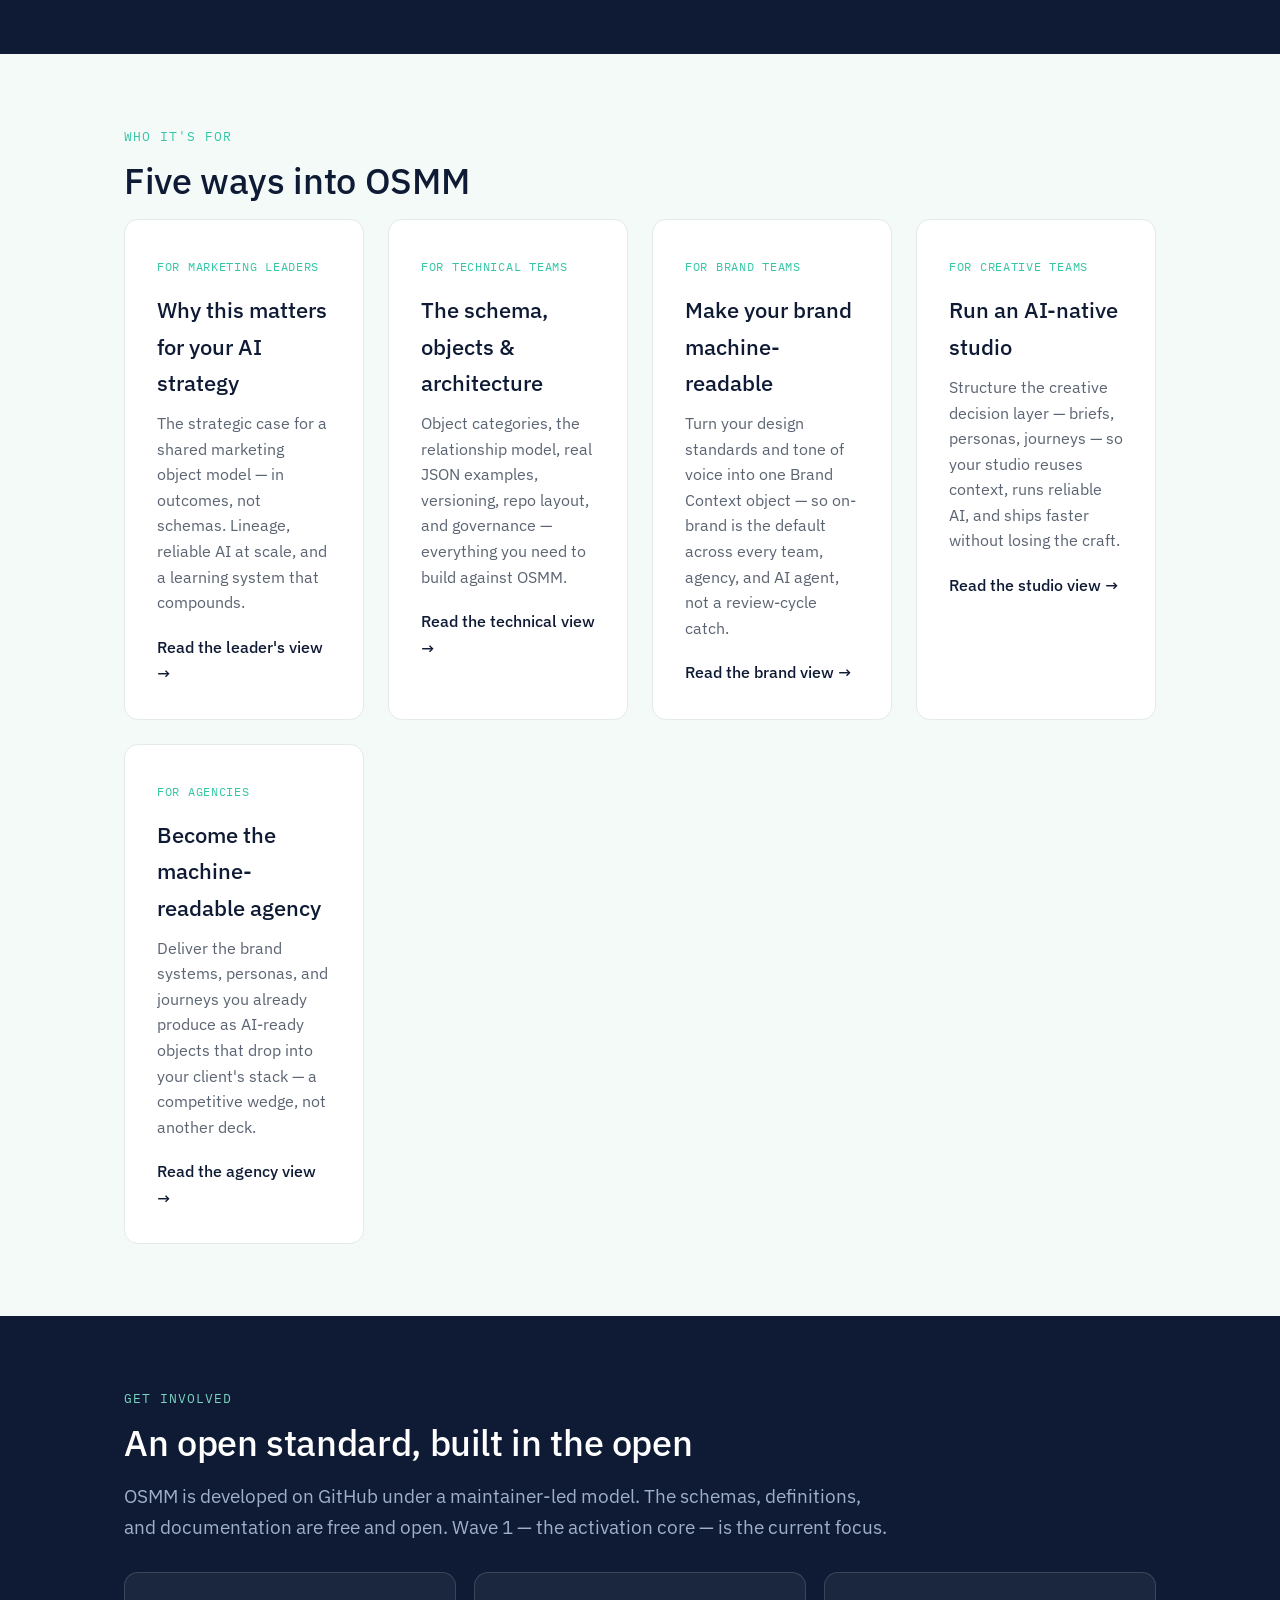
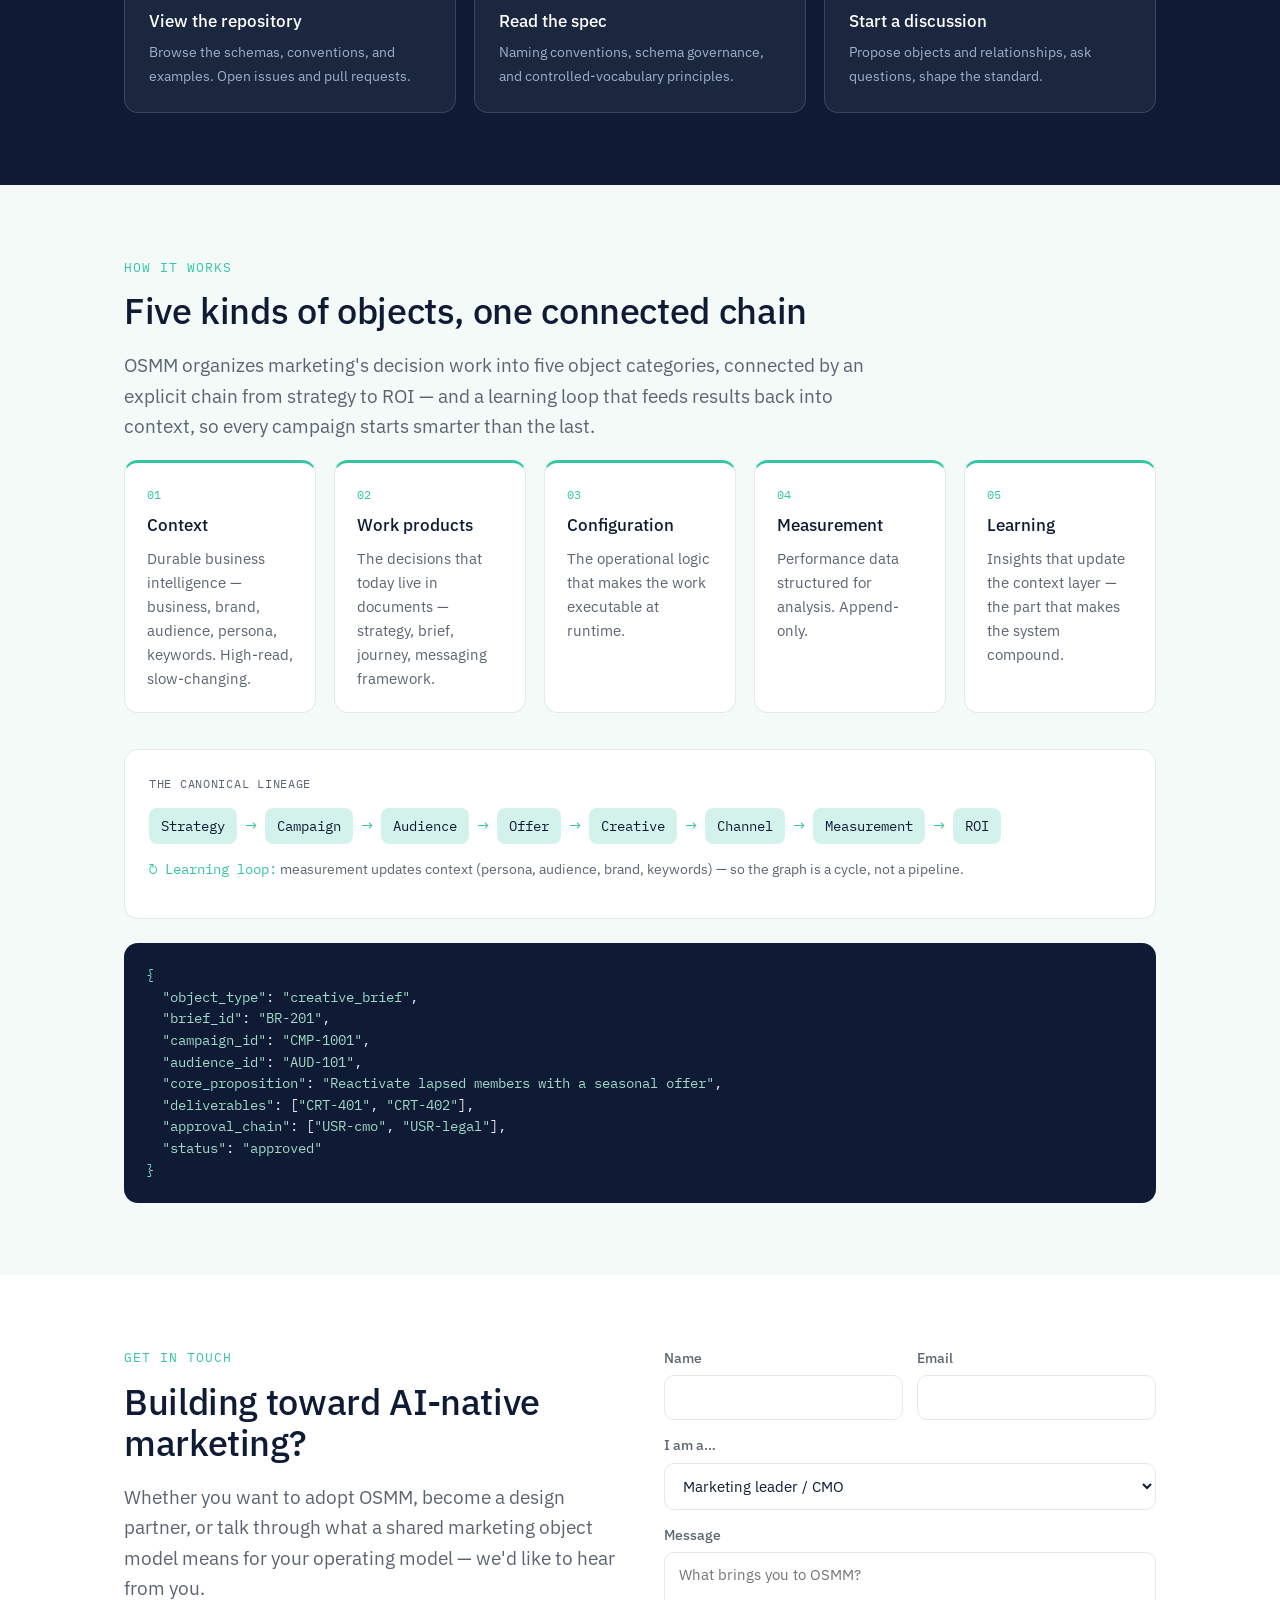
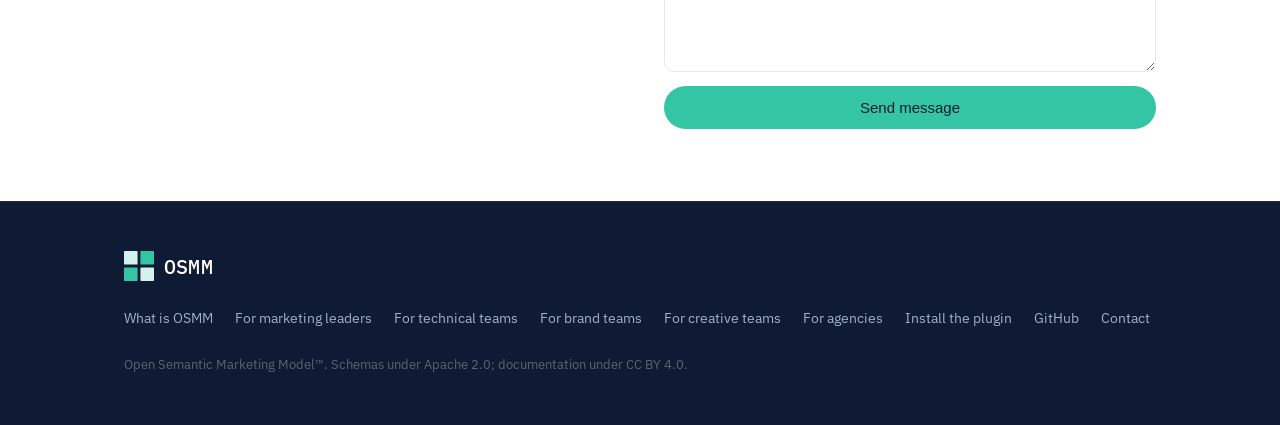
==== commit ac70ef5f: "Nav + audiences: nested 'For creatives' dropdown; add brand/creative team pages; reframe agencies as" ====
--- a/docs/index.html
+++ b/docs/index.html
@@ -31,9 +31,17 @@
     <label class="nav-toggle" for="nav-toggle" aria-label="Toggle navigation menu"><span class="bars"></span></label>
     <nav class="nav-links">
       <a href="#what">What is OSMM</a>
-      <a href="for-marketing-leaders.html">For marketing leaders</a>
+      <a href="for-marketing-leaders.html">For CMOs</a>
       <a href="for-technical-teams.html">For technical teams</a>
-      <a href="for-agencies.html">For agencies</a>
+      <div class="nav-item has-dropdown">
+        <input type="checkbox" id="dd-creatives" class="dd-cb">
+        <label class="dd-toggle" for="dd-creatives">For creatives <span class="dd-caret" aria-hidden="true">&#9662;</span></label>
+        <div class="dropdown">
+          <a href="for-brand-teams.html">For brand teams</a>
+          <a href="for-creative-teams.html">For creative teams</a>
+          <a href="for-agencies.html">For agencies</a>
+        </div>
+      </div>
       <a href="plugins.html">Install</a>
       <a href="https://github.com/Open-Semantic-Marketing-Model/osmm">GitHub</a>
       <a class="nav-cta" href="#contact">Get in touch</a>
@@ -245,10 +253,10 @@
   </div>
 </section>
 
-<section class="section-tint">
-  <div class="container">
-    <p class="kicker">Go deeper</p>
-    <h2>Three ways into OSMM</h2>
+<section class="section-tint" id="ways">
+  <div class="container">
+    <p class="kicker">Who it's for</p>
+    <h2>Five ways into OSMM</h2>
     <div class="aud-grid">
       <a class="aud" href="for-marketing-leaders.html">
         <span class="pill">For marketing leaders</span>
@@ -262,10 +270,22 @@
         <p>Object categories, the relationship model, real JSON examples, versioning, repo layout, and governance — everything you need to build against OSMM.</p>
         <span class="go">Read the technical view &rarr;</span>
       </a>
+      <a class="aud" href="for-brand-teams.html">
+        <span class="pill">For brand teams</span>
+        <h3>Make your brand machine-readable</h3>
+        <p>Turn your design standards and tone of voice into one Brand Context object — so on-brand is the default across every team, agency, and AI agent, not a review-cycle catch.</p>
+        <span class="go">Read the brand view &rarr;</span>
+      </a>
+      <a class="aud" href="for-creative-teams.html">
+        <span class="pill">For creative teams</span>
+        <h3>Run an AI-native studio</h3>
+        <p>Structure the creative decision layer — briefs, personas, journeys — so your studio reuses context, runs reliable AI, and ships faster without losing the craft.</p>
+        <span class="go">Read the studio view &rarr;</span>
+      </a>
       <a class="aud" href="for-agencies.html">
         <span class="pill">For agencies</span>
-        <h3>Deliver AI-ready work</h3>
-        <p>Turn the brand systems, personas, and journeys you already produce into structured objects your clients' teams and agents can use — not another deck.</p>
+        <h3>Become the machine-readable agency</h3>
+        <p>Deliver the brand systems, personas, and journeys you already produce as AI-ready objects that drop into your client's stack — a competitive wedge, not another deck.</p>
         <span class="go">Read the agency view &rarr;</span>
       </a>
     </div>
@@ -374,6 +394,8 @@
         <a href="#what">What is OSMM</a>
         <a href="for-marketing-leaders.html">For marketing leaders</a>
         <a href="for-technical-teams.html">For technical teams</a>
+        <a href="for-brand-teams.html">For brand teams</a>
+        <a href="for-creative-teams.html">For creative teams</a>
         <a href="for-agencies.html">For agencies</a>
         <a href="plugins.html">Install the plugin</a>
         <a href="https://github.com/Open-Semantic-Marketing-Model/osmm">GitHub</a>
--- a/docs/styles.css
+++ b/docs/styles.css
@@ -63,6 +63,27 @@
 .nav-toggle-cb:checked ~ .nav-toggle .bars{background:transparent}
 .nav-toggle-cb:checked ~ .nav-toggle .bars::before{transform:translateY(7px) rotate(45deg)}
 .nav-toggle-cb:checked ~ .nav-toggle .bars::after{transform:translateY(-7px) rotate(-45deg)}
+
+/* nav dropdown */
+.nav-item.has-dropdown{position:relative;align-self:stretch;display:flex;align-items:center}
+.dd-cb{position:absolute;opacity:0;width:0;height:0;pointer-events:none}
+.dd-toggle{font-size:14.5px;color:var(--desc-gray);cursor:pointer;display:inline-flex;align-items:center;gap:6px;transition:color .15s;user-select:none;white-space:nowrap}
+.dd-toggle:hover{color:var(--navy)}
+.dd-caret{font-size:10px;line-height:1;transition:transform .18s}
+.nav-item.has-dropdown:hover .dd-caret,
+.dd-cb:checked ~ .dd-toggle .dd-caret{transform:rotate(180deg)}
+.dropdown{
+  position:absolute;top:100%;left:0;margin-top:6px;z-index:60;
+  display:none;flex-direction:column;gap:2px;min-width:212px;
+  background:#fff;border:1px solid var(--line);border-radius:12px;
+  padding:8px;box-shadow:0 14px 30px rgba(15,27,53,.12);
+}
+.nav-item.has-dropdown::after{content:"";position:absolute;top:100%;left:0;right:0;height:8px}
+.nav-item.has-dropdown:hover .dropdown,
+.nav-item.has-dropdown:focus-within .dropdown,
+.dd-cb:checked ~ .dropdown{display:flex}
+.dropdown a{padding:9px 12px;border-radius:8px;font-size:14px;color:var(--desc-gray);text-decoration:none;white-space:nowrap;transition:background .12s,color .12s}
+.dropdown a:hover{background:var(--tint);color:var(--navy)}
 
 /* ---------- buttons ---------- */
 .btn{display:inline-block;padding:12px 22px;border-radius:999px;text-decoration:none;font-size:15px;font-weight:500;transition:all .15s;border:1.5px solid transparent;cursor:pointer}
@@ -232,6 +253,12 @@
   .nav-links a{padding:13px 24px;font-size:16px;border-top:1px solid var(--line)}
   .nav-links a:first-child{border-top:none}
   .nav-links .nav-cta{margin:10px 24px 6px;text-align:center;border-top:none}
+  .nav-item.has-dropdown{flex-direction:column;align-items:stretch;align-self:auto;width:100%}
+  .nav-item.has-dropdown::after{display:none}
+  .dd-caret{display:none}
+  .dd-toggle{padding:13px 24px;font-size:16px;border-top:1px solid var(--line);color:var(--navy)}
+  .dropdown{position:static;display:flex !important;margin:0;min-width:0;border:none;border-radius:0;box-shadow:none;padding:0;background:var(--tint)}
+  .dropdown a{padding:12px 24px 12px 40px;border-top:1px solid var(--line);font-size:15px}
   .define .grid,.cs-grid,.aud-grid,.contact-wrap,.plugin-wrap{grid-template-columns:1fr}
   section{padding:54px 0}
   .row2{grid-template-columns:1fr}
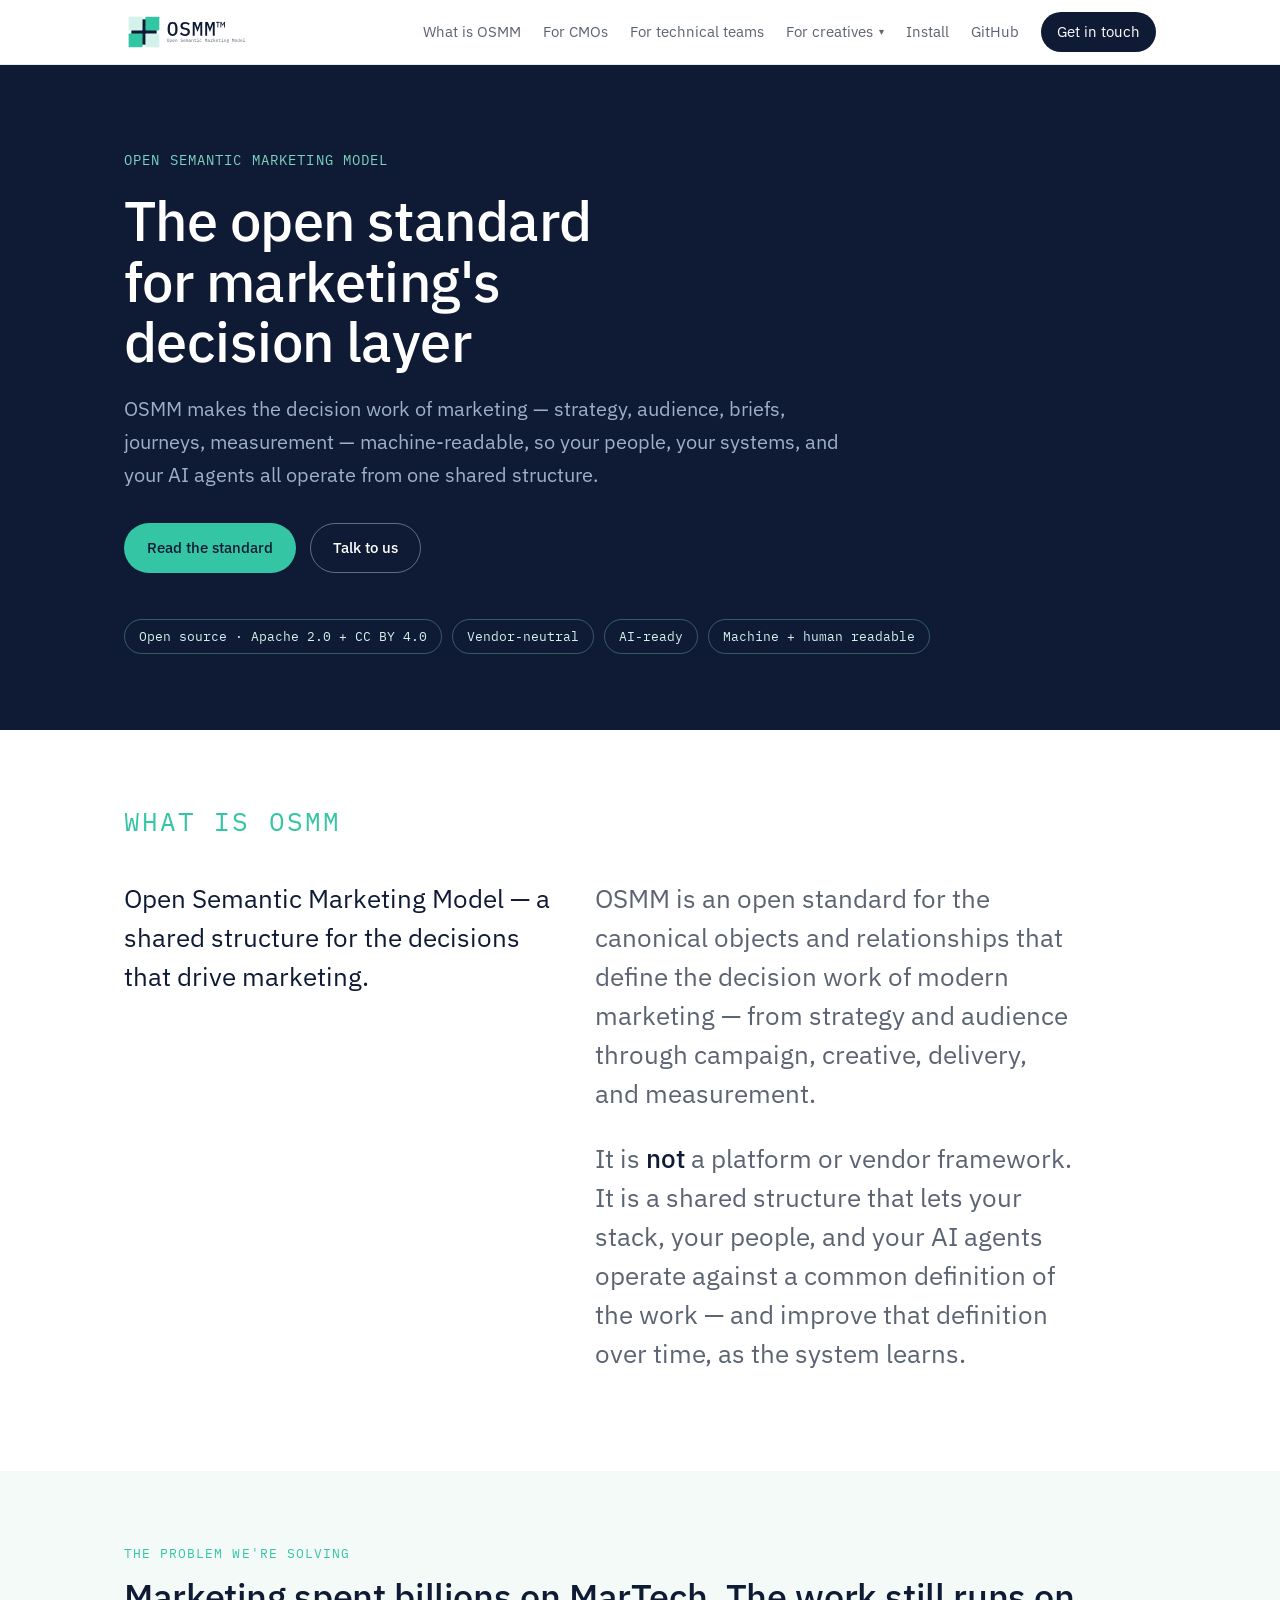
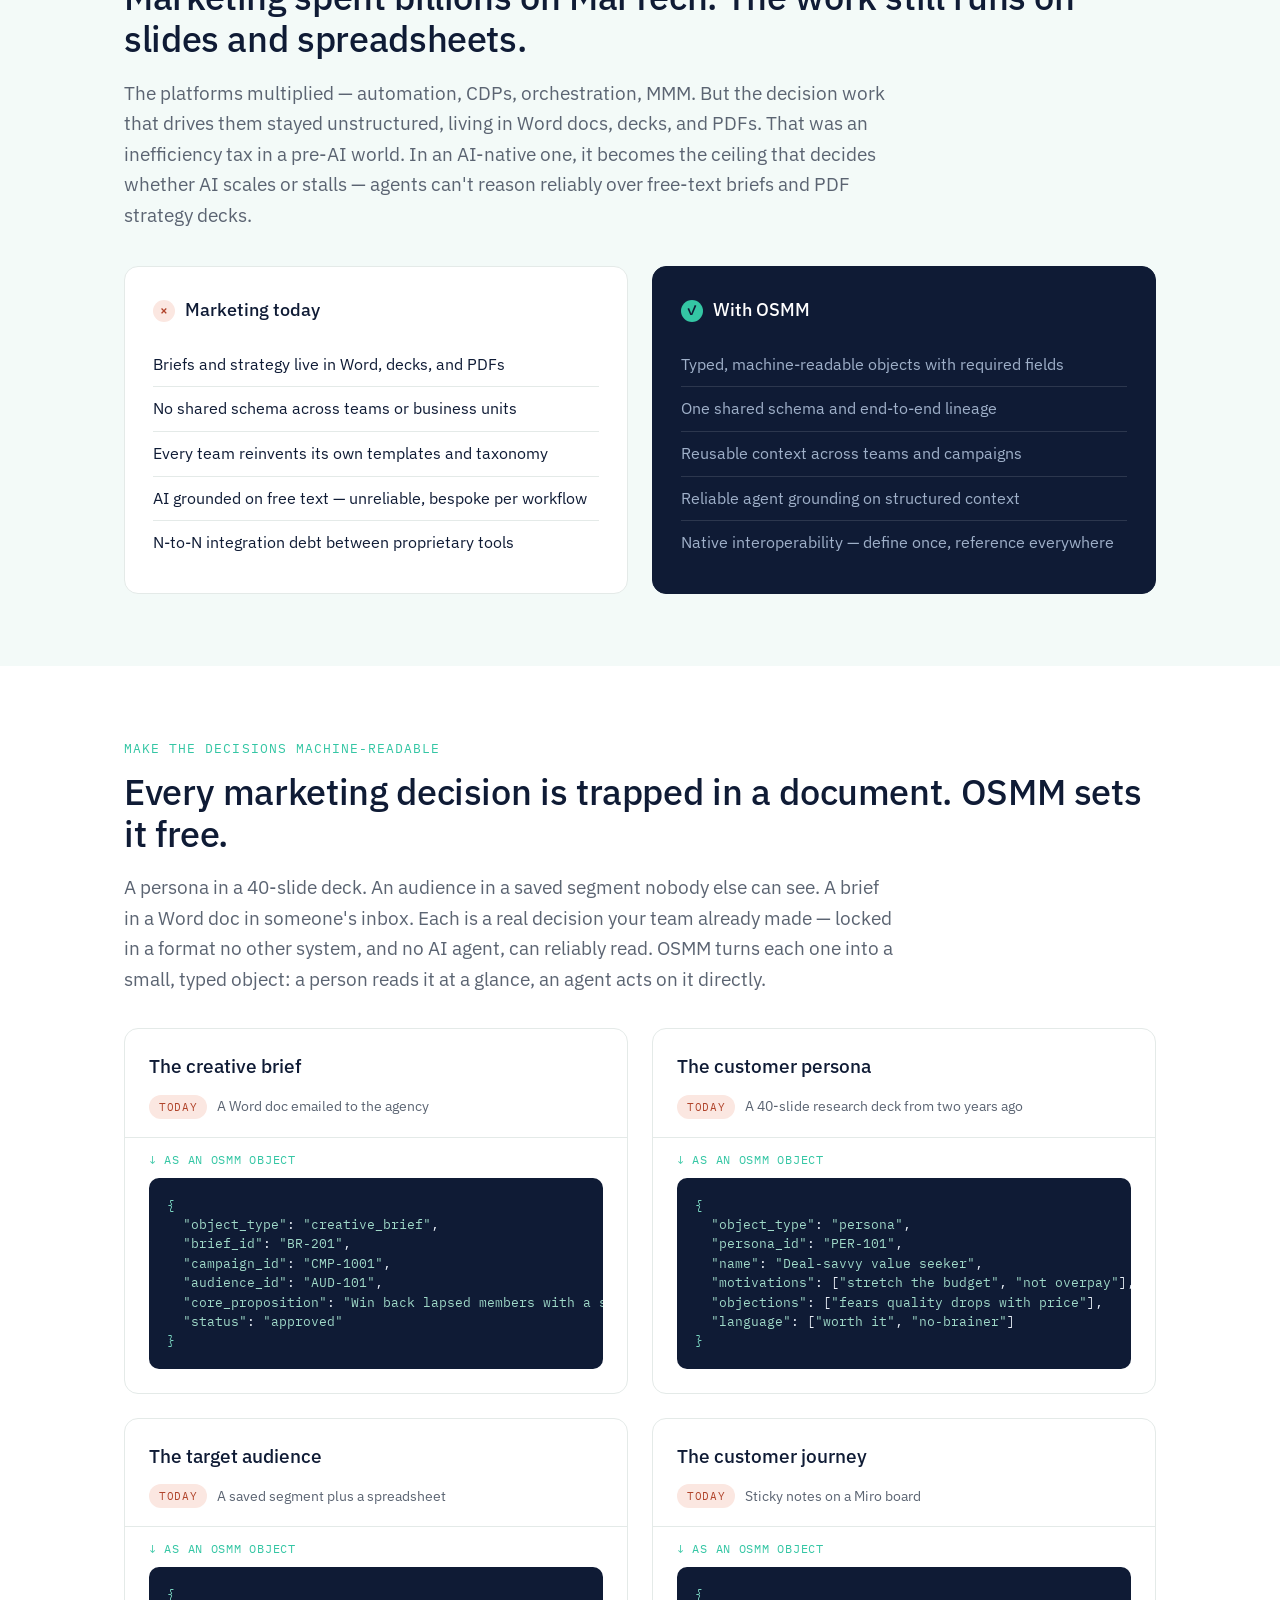
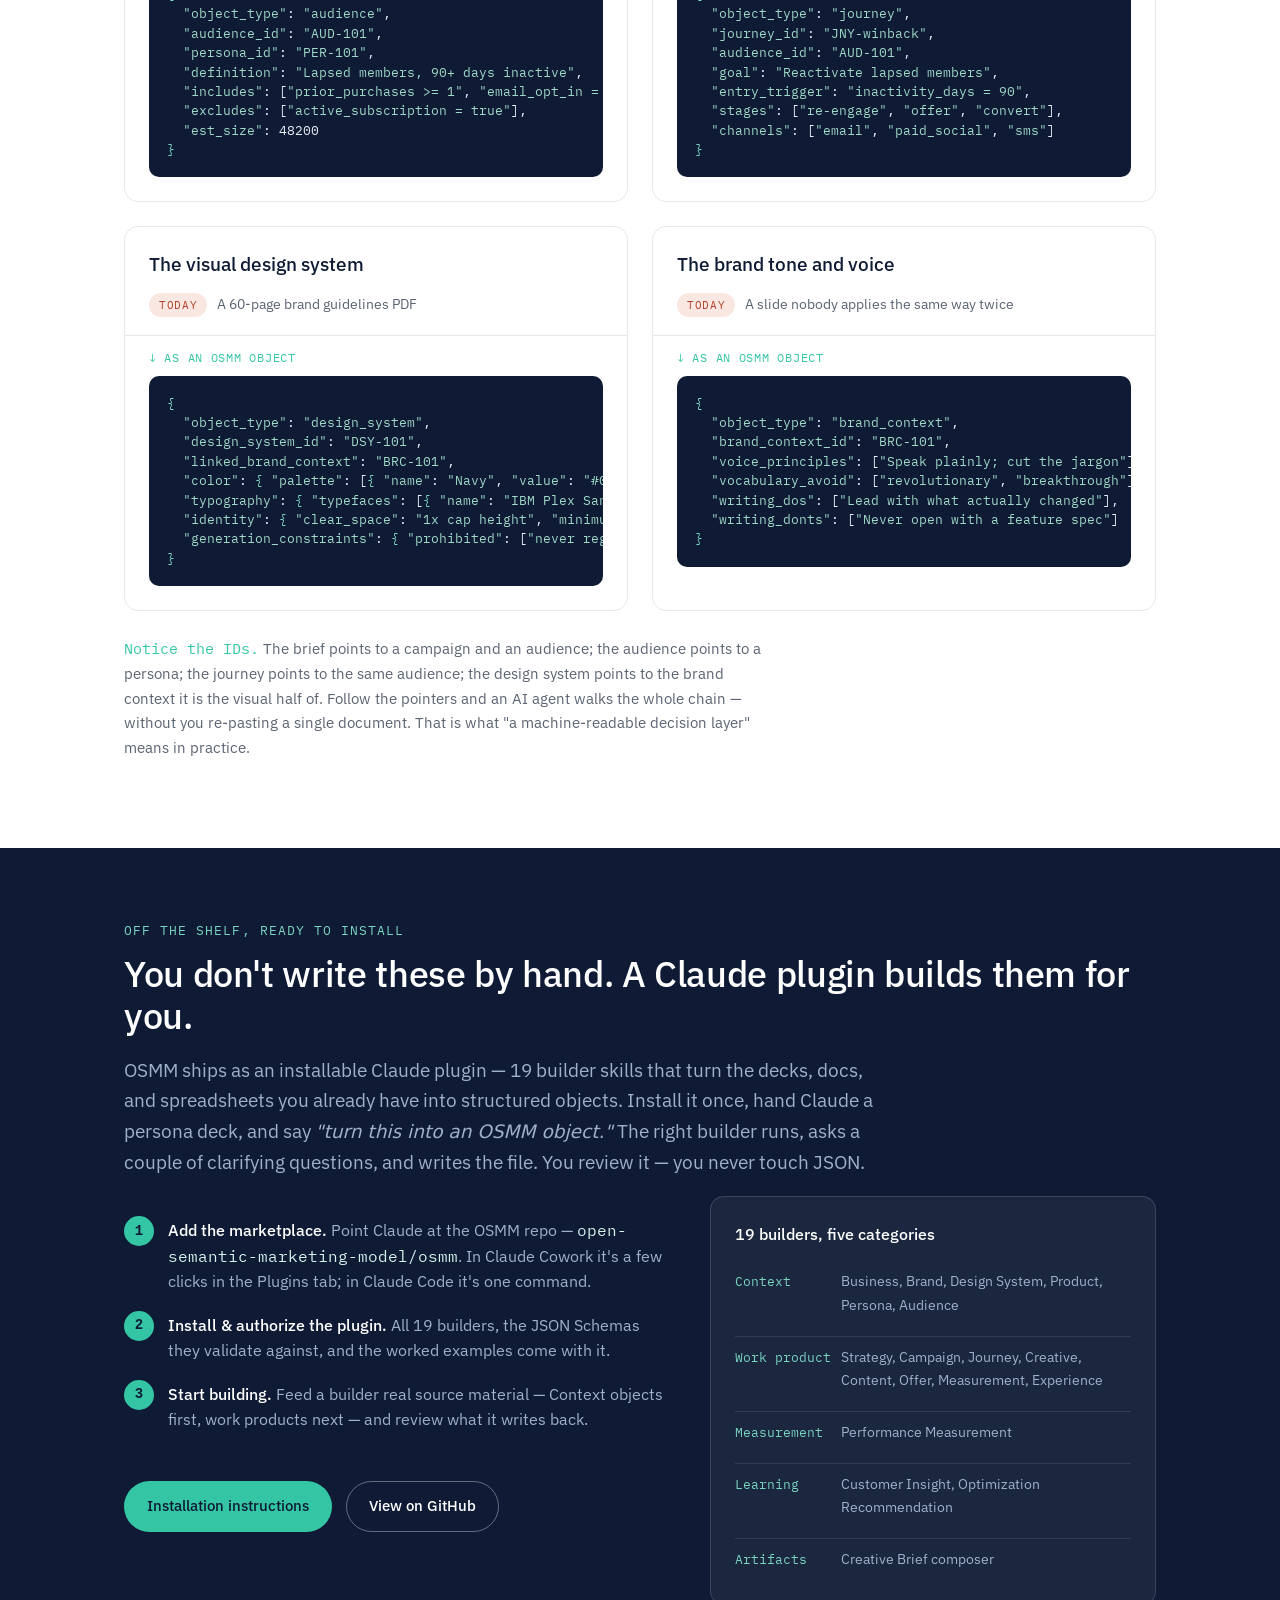
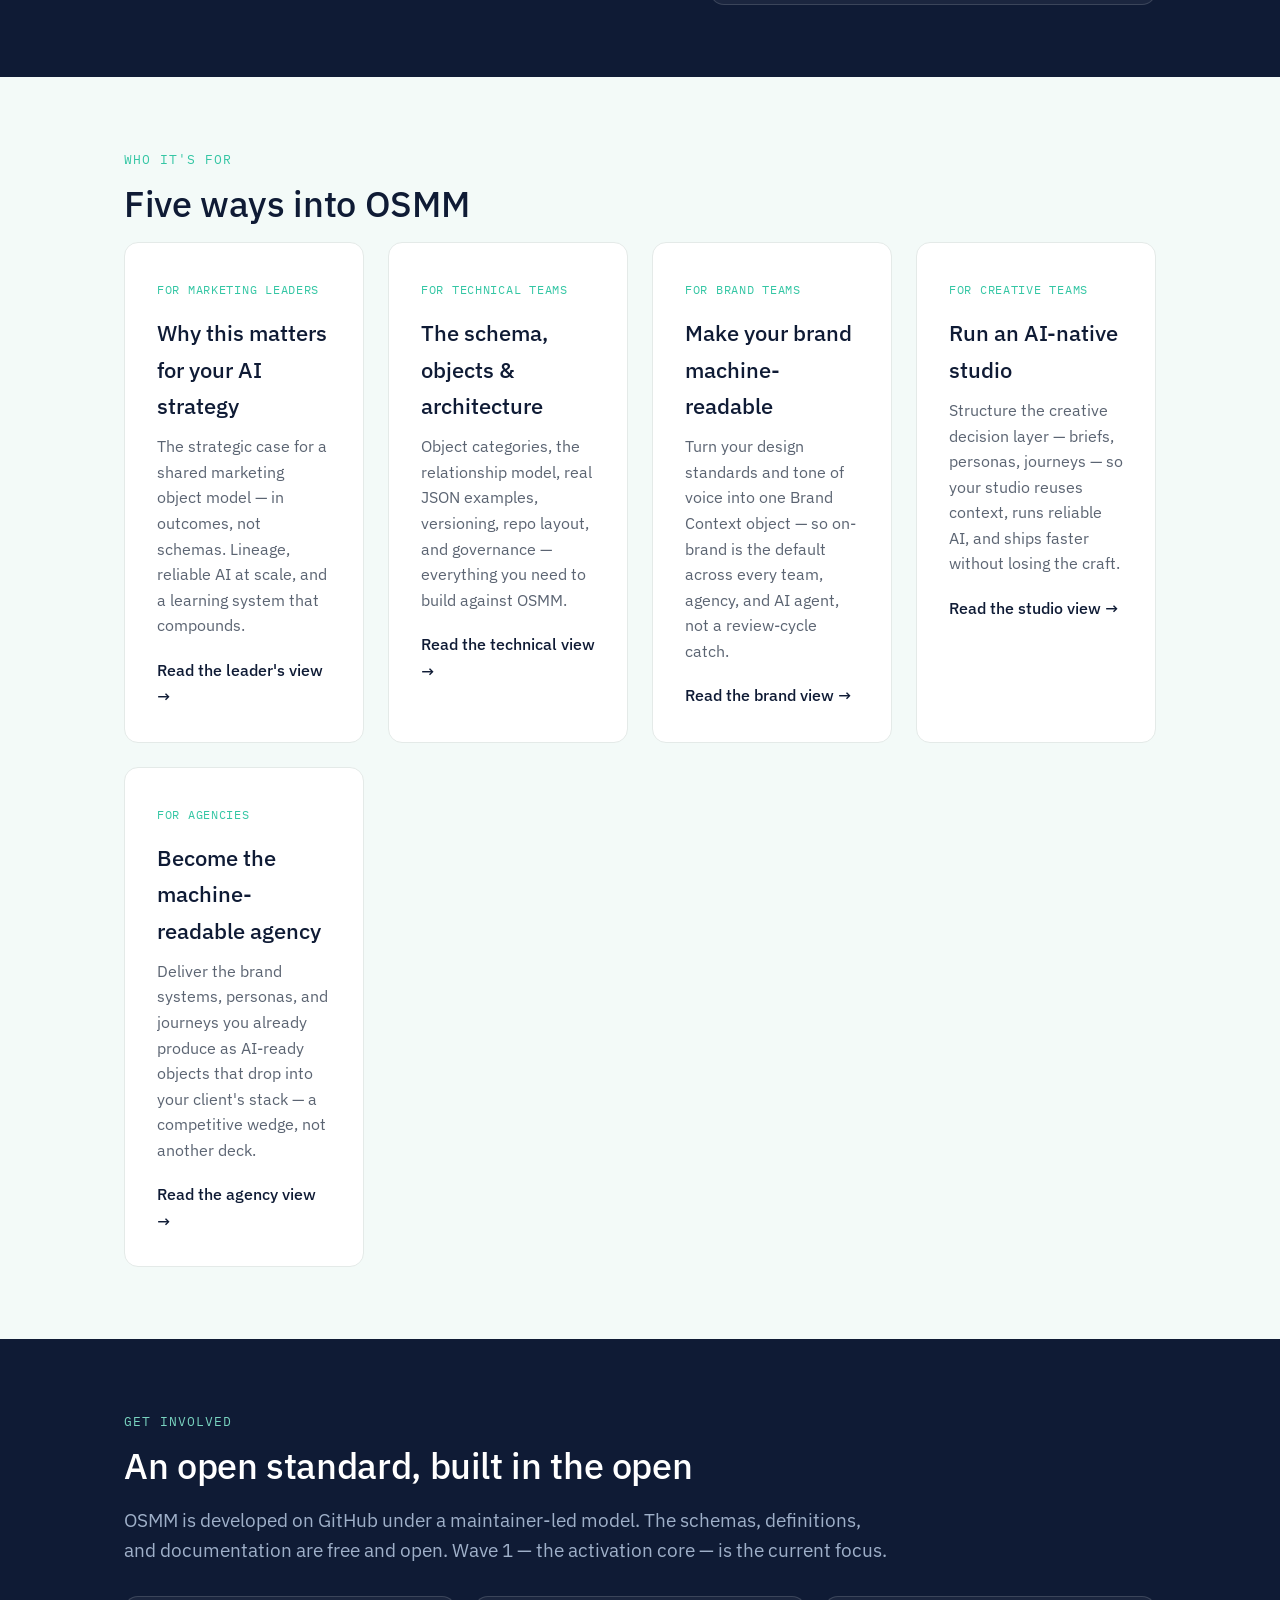
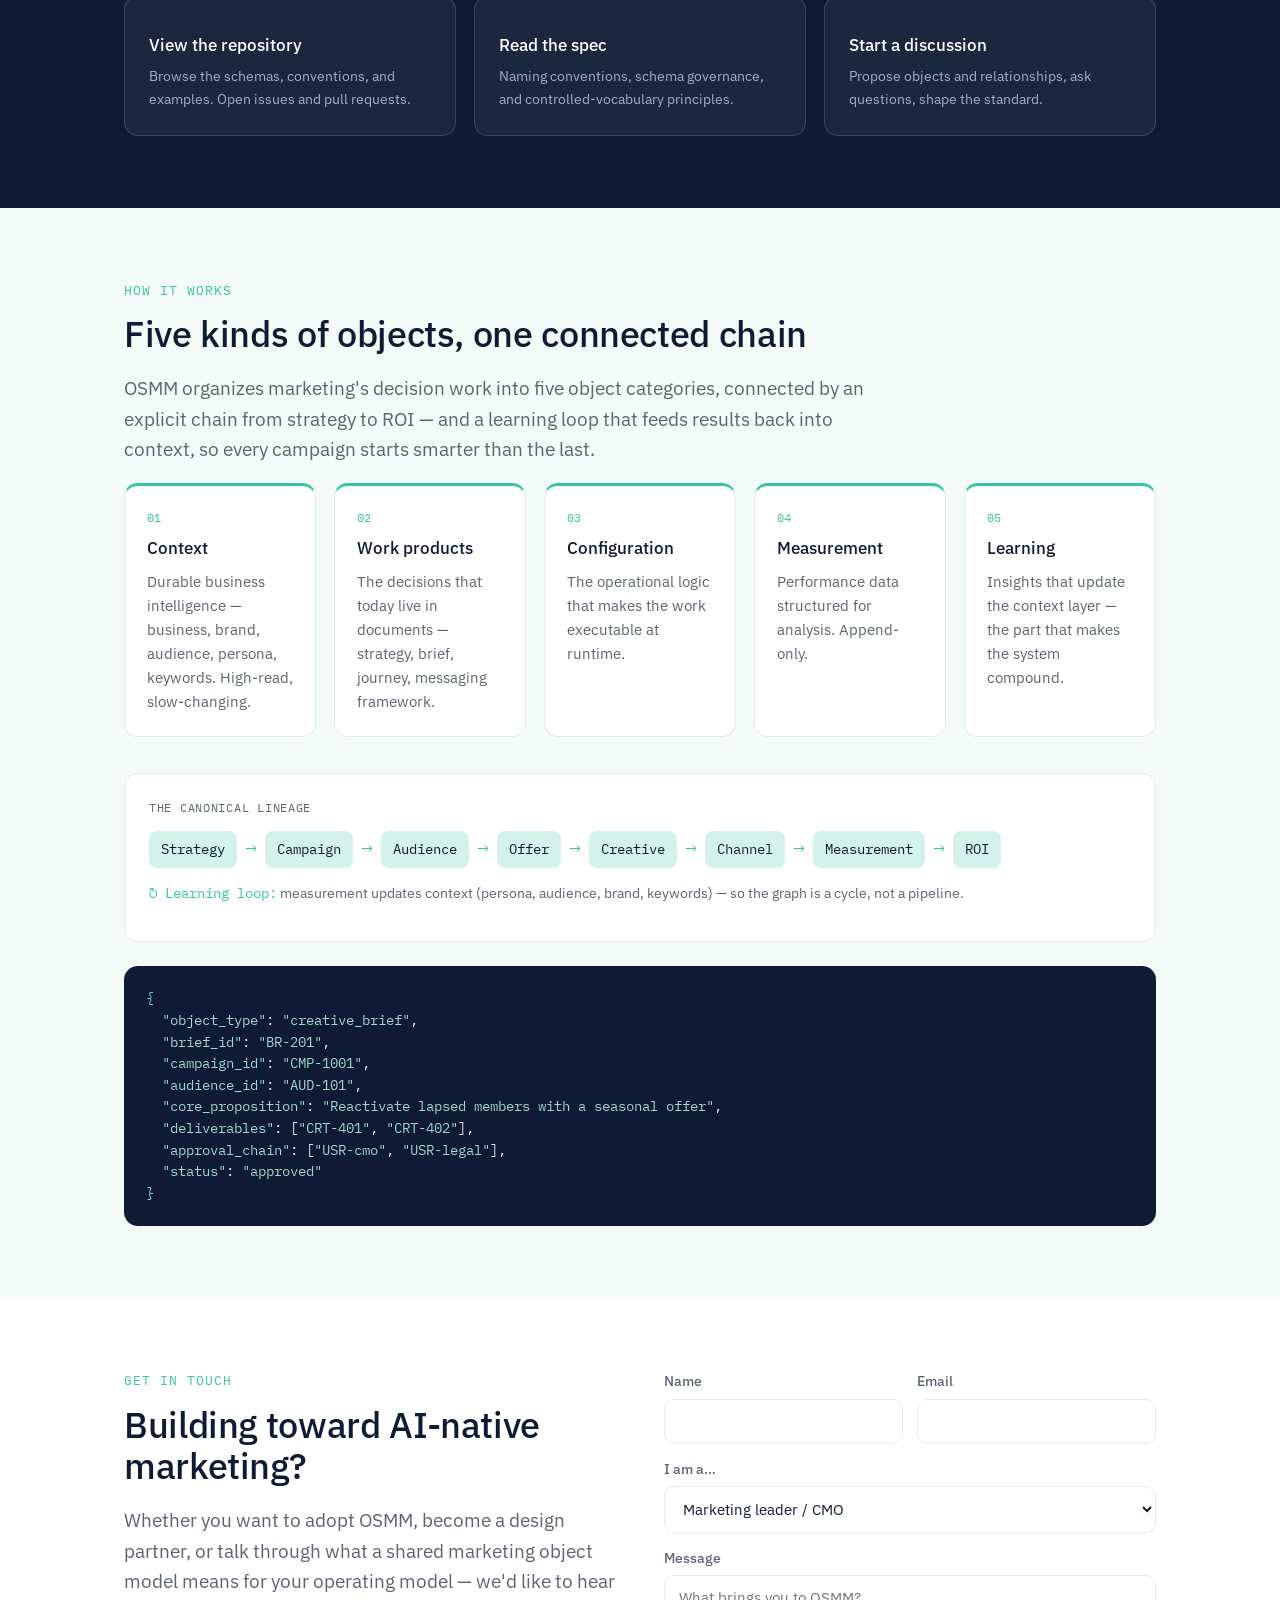
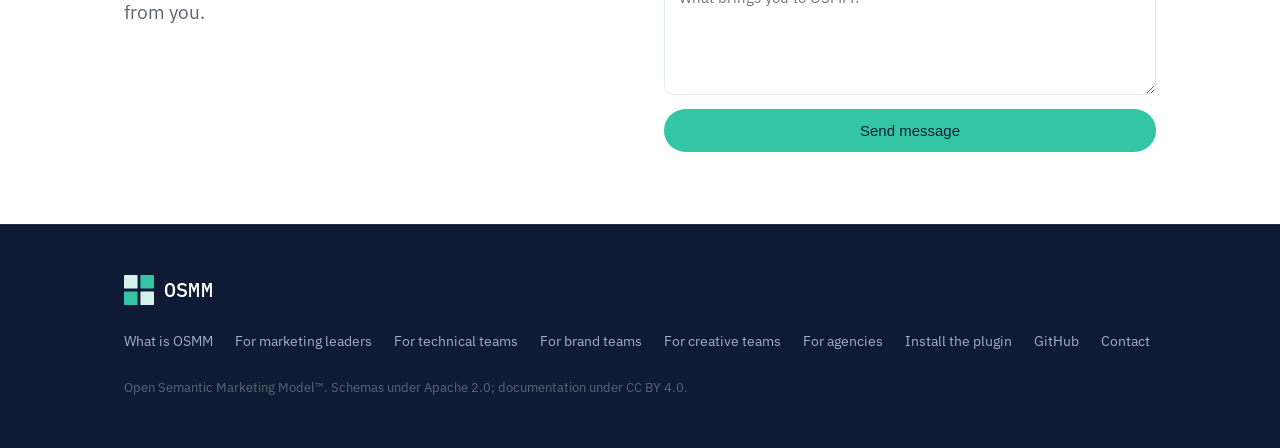
==== commit fac2b366: "Site: correct the brand/design-system story and the 19-object counts The Design System object (#41) " ====
--- a/docs/index.html
+++ b/docs/index.html
@@ -19,6 +19,8 @@
 <link rel="preconnect" href="https://fonts.gstatic.com" crossorigin>
 <link href="https://fonts.googleapis.com/css2?family=IBM+Plex+Mono:wght@400;500&family=IBM+Plex+Sans:wght@400;500&display=swap" rel="stylesheet">
 <link rel="stylesheet" href="styles.css">
+<meta name="ahrefs-site-verification" content="74e4de81b23f3a525c5b900952810c521a9cabfcc9d1c9daaf49787ddade58bd">
+<script src="https://analytics.ahrefs.com/analytics.js" data-key="ttNPNM99WEpvvCsdlIa1kQ" async></script>
 </head>
 <body>
 
@@ -185,18 +187,18 @@
 
       <div class="xform">
         <div class="xform-head">
-          <p class="dec">The brand design standard</p>
+          <p class="dec">The visual design system</p>
           <div class="xform-today"><span class="tag">Today</span> A 60-page brand guidelines PDF</div>
         </div>
         <div class="xform-arrow">&darr; as an OSMM object</div>
         <pre><span class="k">{</span>
-  <span class="s">"object_type"</span>: <span class="s">"brand_context"</span>,
-  <span class="s">"brand_id"</span>: <span class="s">"BRD-101"</span>,
-  <span class="s">"facet"</span>: <span class="s">"design"</span>,
-  <span class="s">"palette"</span>: <span class="k">{</span> <span class="s">"navy"</span>: <span class="s">"#0f1b35"</span>, <span class="s">"mint"</span>: <span class="s">"#34c6a4"</span> <span class="k">}</span>,
-  <span class="s">"typography"</span>: [<span class="s">"IBM Plex Sans"</span>, <span class="s">"IBM Plex Mono"</span>],
-  <span class="s">"logo_clearspace"</span>: <span class="s">"1x cap height"</span>,
-  <span class="s">"min_logo_px"</span>: 24
+  <span class="s">"object_type"</span>: <span class="s">"design_system"</span>,
+  <span class="s">"design_system_id"</span>: <span class="s">"DSY-101"</span>,
+  <span class="s">"linked_brand_context"</span>: <span class="s">"BRC-101"</span>,
+  <span class="s">"color"</span>: <span class="k">{</span> <span class="s">"palette"</span>: [<span class="k">{</span> <span class="s">"name"</span>: <span class="s">"Navy"</span>, <span class="s">"value"</span>: <span class="s">"#0f1b35"</span>, <span class="s">"role"</span>: <span class="s">"primary"</span> <span class="k">}</span>] <span class="k">}</span>,
+  <span class="s">"typography"</span>: <span class="k">{</span> <span class="s">"typefaces"</span>: [<span class="k">{</span> <span class="s">"name"</span>: <span class="s">"IBM Plex Sans"</span>, <span class="s">"role"</span>: <span class="s">"body"</span> <span class="k">}</span>] <span class="k">}</span>,
+  <span class="s">"identity"</span>: <span class="k">{</span> <span class="s">"clear_space"</span>: <span class="s">"1x cap height"</span>, <span class="s">"minimum_size"</span>: <span class="s">"24px"</span> <span class="k">}</span>,
+  <span class="s">"generation_constraints"</span>: <span class="k">{</span> <span class="s">"prohibited"</span>: [<span class="s">"never regenerate the mark"</span>] <span class="k">}</span>
 <span class="k">}</span></pre>
       </div>
 
@@ -208,17 +210,16 @@
         <div class="xform-arrow">&darr; as an OSMM object</div>
         <pre><span class="k">{</span>
   <span class="s">"object_type"</span>: <span class="s">"brand_context"</span>,
-  <span class="s">"brand_id"</span>: <span class="s">"BRD-101"</span>,
-  <span class="s">"facet"</span>: <span class="s">"voice"</span>,
-  <span class="s">"voice"</span>: [<span class="s">"plain-spoken"</span>, <span class="s">"confident"</span>, <span class="s">"no hype"</span>],
-  <span class="s">"avoid"</span>: [<span class="s">"jargon"</span>, <span class="s">"exclamation marks"</span>],
-  <span class="s">"say"</span>: <span class="s">"Here's what changed."</span>,
-  <span class="s">"do_not"</span>: <span class="s">"Revolutionary breakthrough!"</span>
-<span class="k">}</span></pre>
-      </div>
-
-    </div>
-    <p class="xform-note"><span class="mono">Notice the IDs.</span> The brief points to a campaign and an audience; the audience points to a persona; the journey points to the same audience; the design standard and the tone of voice are one brand object read two ways. Follow the pointers and an AI agent walks the whole chain — without you re-pasting a single document. That is what "a machine-readable decision layer" means in practice.</p>
+  <span class="s">"brand_context_id"</span>: <span class="s">"BRC-101"</span>,
+  <span class="s">"voice_principles"</span>: [<span class="s">"Speak plainly; cut the jargon"</span>],
+  <span class="s">"vocabulary_avoid"</span>: [<span class="s">"revolutionary"</span>, <span class="s">"breakthrough"</span>],
+  <span class="s">"writing_dos"</span>: [<span class="s">"Lead with what actually changed"</span>],
+  <span class="s">"writing_donts"</span>: [<span class="s">"Never open with a feature spec"</span>]
+<span class="k">}</span></pre>
+      </div>
+
+    </div>
+    <p class="xform-note"><span class="mono">Notice the IDs.</span> The brief points to a campaign and an audience; the audience points to a persona; the journey points to the same audience; the design system points to the brand context it is the visual half of. Follow the pointers and an AI agent walks the whole chain — without you re-pasting a single document. That is what "a machine-readable decision layer" means in practice.</p>
   </div>
 </section>
 
@@ -226,12 +227,12 @@
   <div class="container">
     <p class="kicker">Off the shelf, ready to install</p>
     <h2>You don't write these by hand. A Claude plugin builds them for you.</h2>
-    <p class="lead-text">OSMM ships as an installable Claude plugin — 18 builder skills that turn the decks, docs, and spreadsheets you already have into structured objects. Install it once, hand Claude a persona deck, and say <em>"turn this into an OSMM object."</em> The right builder runs, asks a couple of clarifying questions, and writes the file. You review it — you never touch JSON.</p>
+    <p class="lead-text">OSMM ships as an installable Claude plugin — 19 builder skills that turn the decks, docs, and spreadsheets you already have into structured objects. Install it once, hand Claude a persona deck, and say <em>"turn this into an OSMM object."</em> The right builder runs, asks a couple of clarifying questions, and writes the file. You review it — you never touch JSON.</p>
     <div class="plugin-wrap">
       <div>
         <ol class="plugin-steps">
           <li><strong>Add the marketplace.</strong> Point Claude at the OSMM repo — <span class="mono">open-semantic-marketing-model/osmm</span>. In Claude Cowork it's a few clicks in the Plugins tab; in Claude Code it's one command.</li>
-          <li><strong>Install &amp; authorize the plugin.</strong> All 18 builders, the JSON Schemas they validate against, and the worked examples come with it.</li>
+          <li><strong>Install &amp; authorize the plugin.</strong> All 19 builders, the JSON Schemas they validate against, and the worked examples come with it.</li>
           <li><strong>Start building.</strong> Feed a builder real source material — Context objects first, work products next — and review what it writes back.</li>
         </ol>
         <div class="plugin-cta">
@@ -240,9 +241,9 @@
         </div>
       </div>
       <div class="plugin-card">
-        <h3>18 builders, five categories</h3>
+        <h3>19 builders, five categories</h3>
         <div class="plugin-cats">
-          <div class="plugin-cat"><span class="c">Context</span><span>Business, Brand, Product, Persona, Audience</span></div>
+          <div class="plugin-cat"><span class="c">Context</span><span>Business, Brand, Design System, Product, Persona, Audience</span></div>
           <div class="plugin-cat"><span class="c">Work product</span><span>Strategy, Campaign, Journey, Creative, Content, Offer, Measurement, Experience</span></div>
           <div class="plugin-cat"><span class="c">Measurement</span><span>Performance Measurement</span></div>
           <div class="plugin-cat"><span class="c">Learning</span><span>Customer Insight, Optimization Recommendation</span></div>
